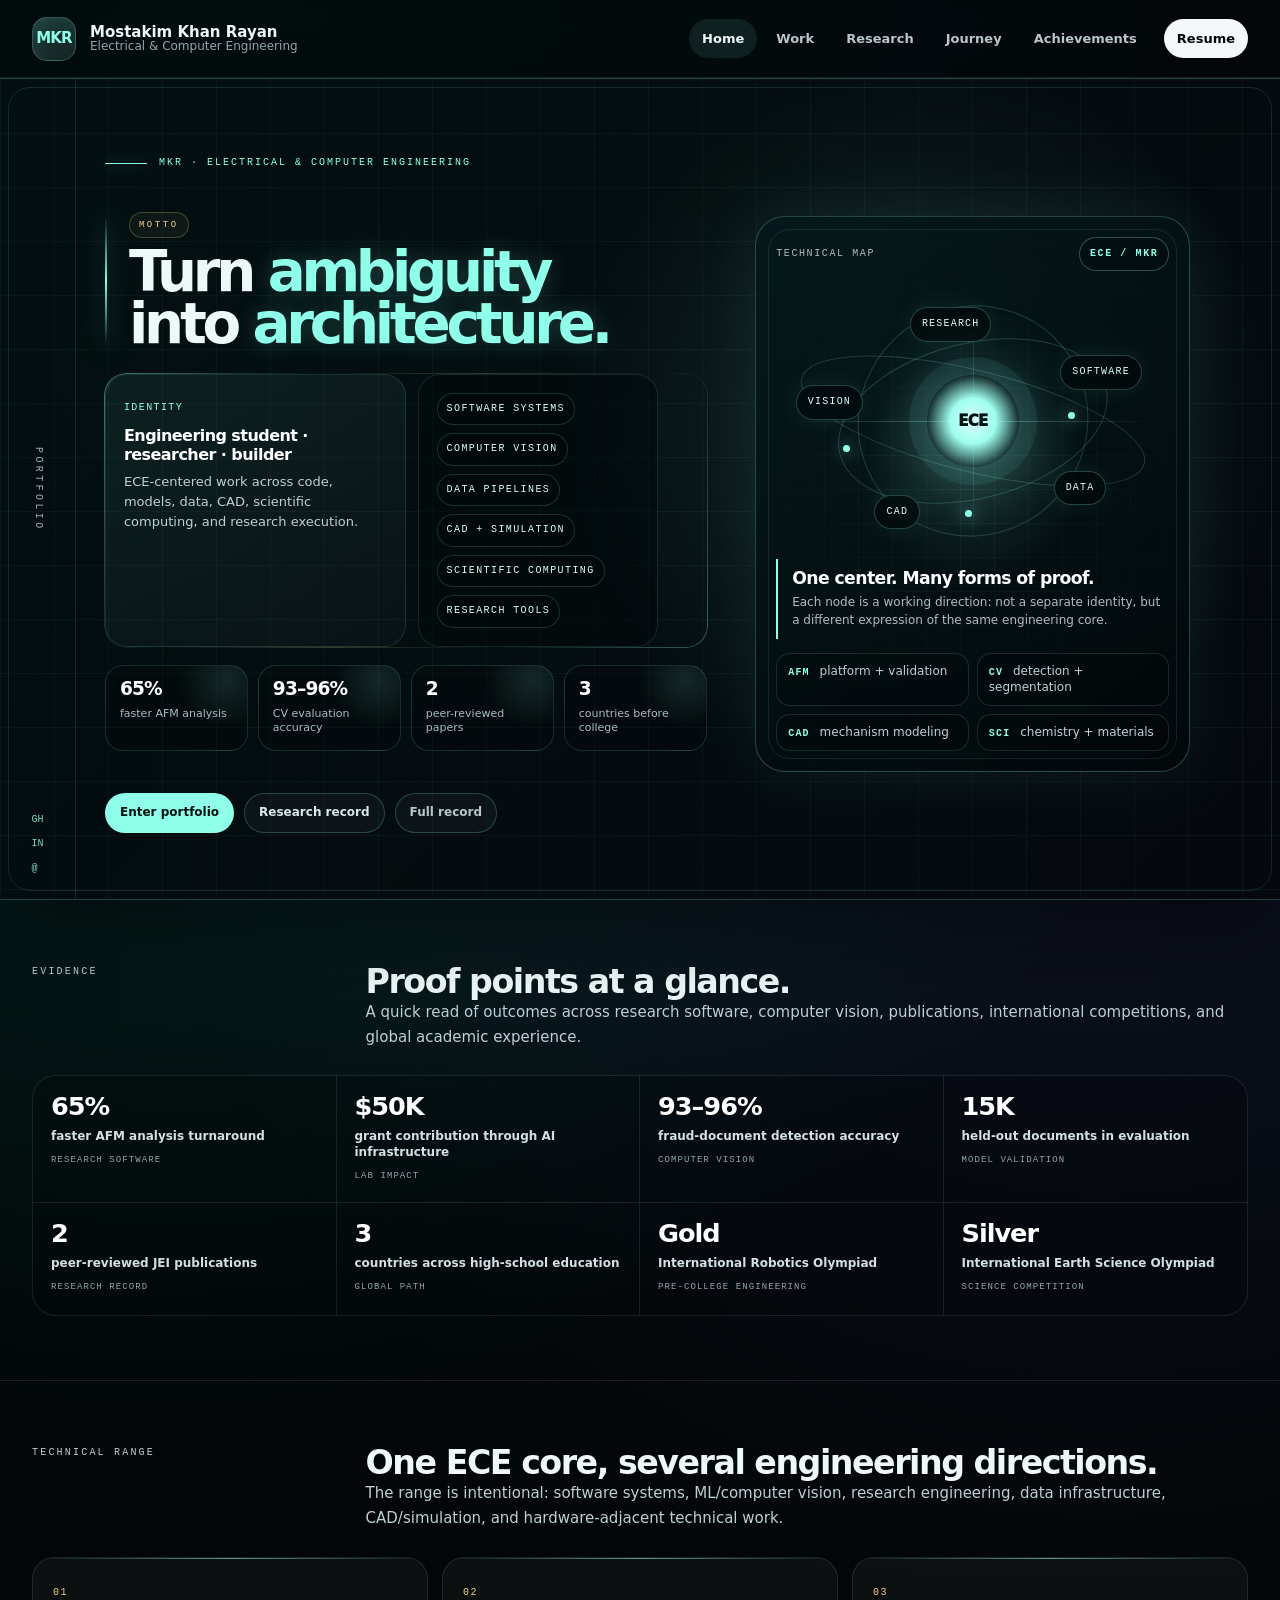
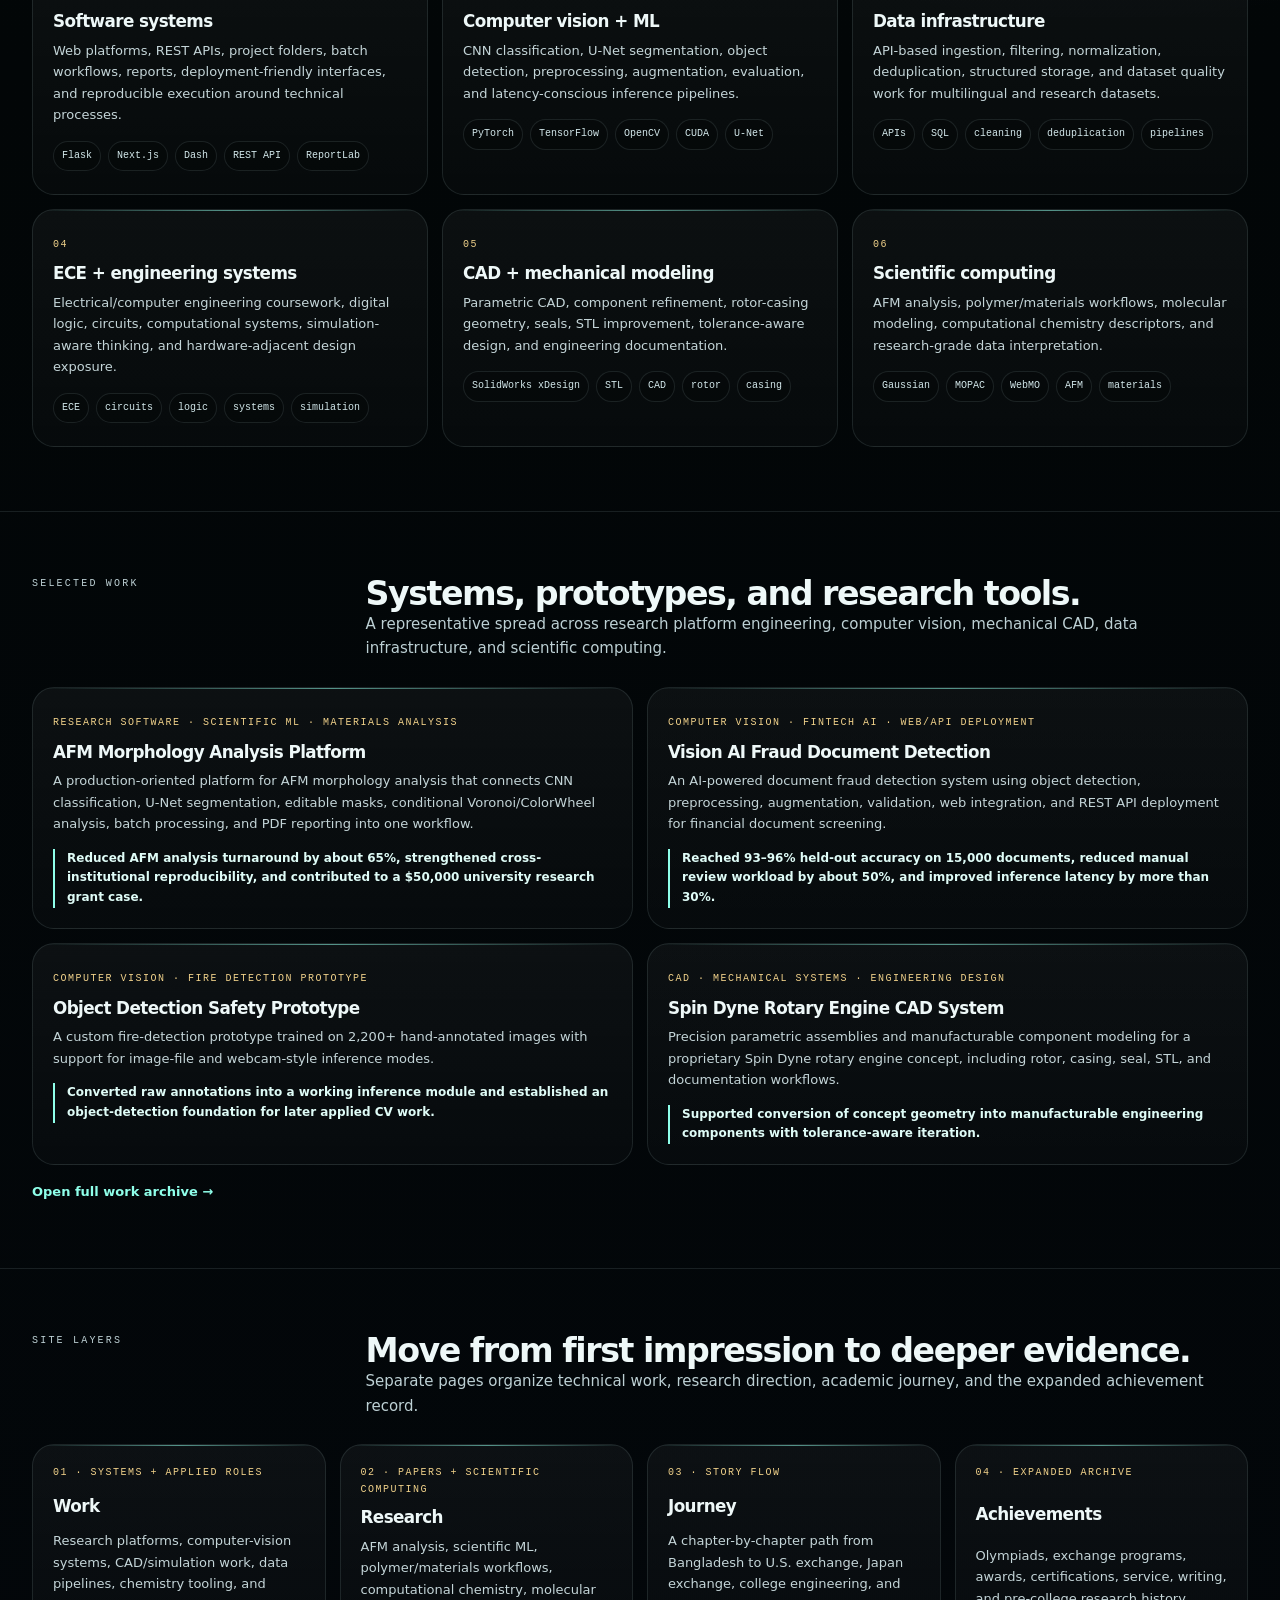
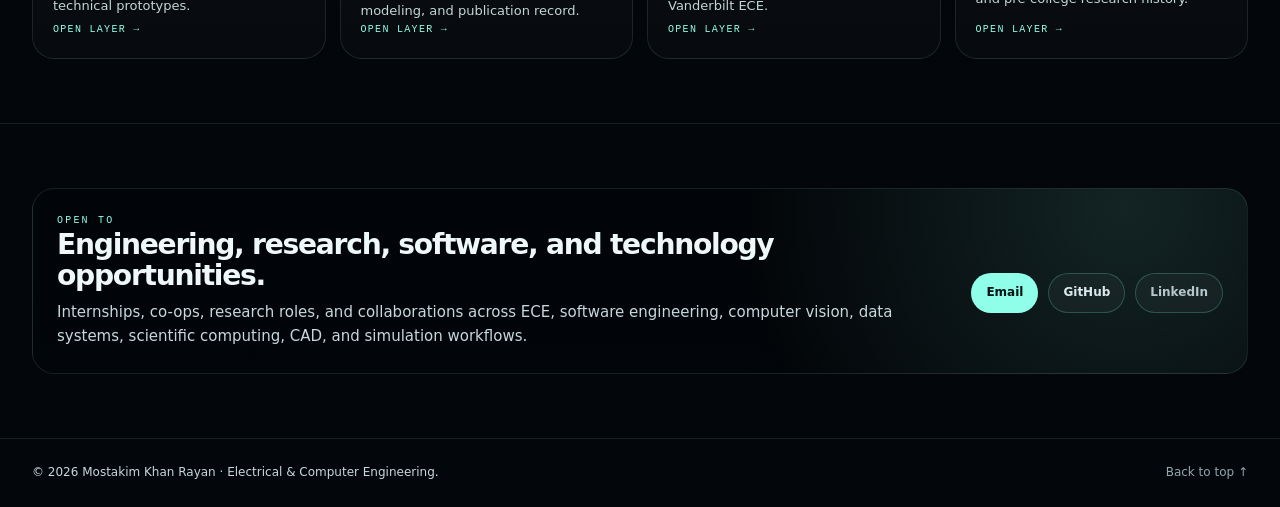
==== index.html @ 625cf7d0 "Add redesigned portfolio files" ====
<!doctype html>
<html lang="en">
<head>
  <meta charset="utf-8">
  <meta name="viewport" content="width=device-width, initial-scale=1">
  <meta name="description" content="Electrical and Computer Engineering portfolio for Mostakim Khan Rayan.">
  <meta name="theme-color" content="#020607">
  <meta property="og:title" content="Mostakim Khan Rayan | ECE Portfolio">
  <meta property="og:description" content="Turn ambiguity into architecture.">
  <meta property="og:image" content="assets/img/og-card.svg">
  <title>Mostakim Khan Rayan | ECE Portfolio</title>
  <link rel="icon" href="assets/img/favicon.svg" type="image/svg+xml">
  <link rel="manifest" href="manifest.webmanifest">
  <link rel="stylesheet" href="assets/css/styles.css">
</head>
<body>
<a class="skip-link" href="#main">Skip to content</a>
<div class="site-shell">
<header class="topbar">
  <a class="brand" href="index.html" aria-label="Mostakim Khan Rayan home">
    <span class="brand-mark">MKR</span>
    <span class="brand-copy"><strong>Mostakim Khan Rayan</strong><small>Electrical & Computer Engineering</small></span>
  </a>
  <button class="nav-toggle" type="button" aria-label="Toggle navigation" aria-expanded="false" data-nav-toggle><span></span><span></span><span></span></button>
  <nav class="nav-links" aria-label="Primary navigation" data-nav-links></nav>
</header>
<main id="main" class="main">
<section class="hero hero-artboard hero-redesigned">
  <div class="hero-shell signal-hero-shell story-hero-shell">
    <aside class="side-rail" aria-hidden="true"><span class="rail-word">portfolio</span><div class="rail-social"><a href="https://github.com/NIne-WIngEd" target="_blank" rel="noreferrer">GH</a><a href="https://www.linkedin.com/in/mk-rayan-945a2436a/" target="_blank" rel="noreferrer">IN</a><a href="mailto:md.mostakim.khan@Vanderbilt.Edu">@</a></div></aside>
    <div class="hero-grid hero-grid-creative hero-grid-v2">
      <section class="hero-copy creative-copy hero-copy-v2 reveal">
        <p class="microline">MKR · Electrical & Computer Engineering</p>
        <div class="motto-panel motto-panel-v2" aria-label="Portfolio motto">
          <span class="motto-label">motto</span>
          <h1 class="motto motto-creative motto-v2">Turn <em>ambiguity</em><br>into <em>architecture.</em></h1>
        </div>
        <div class="identity-console" aria-label="Professional identity">
          <div class="identity-main">
            <span>identity</span>
            <strong>Engineering student · researcher · builder</strong>
            <p>ECE-centered work across code, models, data, CAD, scientific computing, and research execution.</p>
          </div>
          <div class="identity-tags" aria-label="Portfolio domains">
            <span>software systems</span><span>computer vision</span><span>data pipelines</span><span>CAD + simulation</span><span>scientific computing</span><span>research tools</span>
          </div>
        </div>
        <div class="proof-deck" aria-label="Portfolio proof points">
          <article><b>65%</b><span>faster AFM analysis</span></article>
          <article><b>93–96%</b><span>CV evaluation accuracy</span></article>
          <article><b>2</b><span>peer-reviewed papers</span></article>
          <article><b>3</b><span>countries before college</span></article>
        </div>
        <div class="hero-actions"><a class="btn btn-primary" href="work.html">Enter portfolio</a><a class="btn btn-ghost" href="research.html">Research record</a><a class="btn btn-muted" href="achievements.html">Full record</a></div>
      </section>
      <section class="constellation-card constellation-v2 reveal" aria-label="Portfolio constellation visual">
        <div class="constellation-header"><span>technical map</span><b>ECE / MKR</b></div>
        <div class="orbit-map orbit-map-v2" aria-hidden="true">
          <span class="orbit orbit-a"></span><span class="orbit orbit-b"></span><span class="orbit orbit-c"></span>
          <span class="axis axis-x"></span><span class="axis axis-y"></span>
          <div class="core-node">ECE</div>
          <div class="orbit-node node-software">software</div>
          <div class="orbit-node node-vision">vision</div>
          <div class="orbit-node node-data">data</div>
          <div class="orbit-node node-cad">CAD</div>
          <div class="orbit-node node-research">research</div>
          <div class="pulse-dot dot-a"></div><div class="pulse-dot dot-b"></div><div class="pulse-dot dot-c"></div>
        </div>
        <div class="field-note"><strong>One center. Many forms of proof.</strong><p>Each node is a working direction: not a separate identity, but a different expression of the same engineering core.</p></div>
        <div class="readout-grid">
          <span><b>AFM</b> platform + validation</span>
          <span><b>CV</b> detection + segmentation</span>
          <span><b>CAD</b> mechanism modeling</span>
          <span><b>SCI</b> chemistry + materials</span>
        </div>
      </section>
    </div>
  </div>
</section>
<section class="section"><div class="section-inner"><div class="section-head reveal"><p class="eyebrow">Evidence</p><div><h2>Proof points at a glance.</h2><p>A quick read of outcomes across research software, computer vision, publications, international competitions, and global academic experience.</p></div></div><div class="metrics" data-metrics></div></div></section>
<section class="section"><div class="section-inner"><div class="section-head reveal"><p class="eyebrow">Technical range</p><div><h2>One ECE core, several engineering directions.</h2><p>The range is intentional: software systems, ML/computer vision, research engineering, data infrastructure, CAD/simulation, and hardware-adjacent technical work.</p></div></div><div class="cap-grid" data-capabilities></div></div></section>
<section class="section"><div class="section-inner"><div class="section-head reveal"><p class="eyebrow">Selected work</p><div><h2>Systems, prototypes, and research tools.</h2><p>A representative spread across research platform engineering, computer vision, mechanical CAD, data infrastructure, and scientific computing.</p></div></div><div class="project-preview" data-project-preview></div><a class="text-link" href="work.html">Open full work archive →</a></div></section>
<section class="section"><div class="section-inner"><div class="section-head reveal"><p class="eyebrow">Site layers</p><div><h2>Move from first impression to deeper evidence.</h2><p>Separate pages organize technical work, research direction, academic journey, and the expanded achievement record.</p></div></div><div class="layer-grid" data-layers></div></div></section>
<section class="section"><div class="section-inner"><div class="contact-panel reveal"><div><p class="eyebrow">Open to</p><h2>Engineering, research, software, and technology opportunities.</h2><p>Internships, co-ops, research roles, and collaborations across ECE, software engineering, computer vision, data systems, scientific computing, CAD, and simulation workflows.</p></div><div class="hero-actions" data-contact></div></div></div></section>
</main>
<footer class="footer"><p>© <span data-year></span> Mostakim Khan Rayan · Electrical & Computer Engineering.</p><a href="#main">Back to top ↑</a></footer>
</div>
<script src="assets/js/data.js"></script>
<script src="assets/js/main.js"></script>
</body>
</html>
---- assets/css/styles.css ----
:root{
  --bg:#020607;
  --bg2:#061015;
  --panel:#071216;
  --panel2:#0b181d;
  --text:#eef8f8;
  --muted:#91a8ad;
  --soft:#c7d8dc;
  --line:rgba(122,255,230,.22);
  --line-soft:rgba(218,250,255,.10);
  --teal:#8fffea;
  --teal2:#0bd3bf;
  --amber:#f0d18a;
  --ink:#020607;
  --shadow:0 22px 80px rgba(0,0,0,.42);
  --sans:Inter, ui-sans-serif, system-ui, -apple-system, BlinkMacSystemFont, "Segoe UI", sans-serif;
  --mono:"Space Mono", "SFMono-Regular", Consolas, monospace;
  --frame:clamp(14px,2.5vw,38px);
  --header:78px;
}

*{box-sizing:border-box}
html{scroll-behavior:smooth;background:var(--bg)}
body{margin:0;min-height:100svh;overflow-x:hidden;background:
  radial-gradient(circle at 14% 10%,rgba(10,207,188,.18),transparent 30%),
  radial-gradient(circle at 86% 18%,rgba(109,113,255,.10),transparent 30%),
  linear-gradient(180deg,#03080a 0%,#020607 45%,#03070b 100%);color:var(--text);font-family:var(--sans);font-size:15px;line-height:1.65}
body::before{content:"";position:fixed;inset:0;pointer-events:none;background-image:linear-gradient(rgba(143,255,234,.035) 1px,transparent 1px),linear-gradient(90deg,rgba(143,255,234,.035) 1px,transparent 1px);background-size:42px 42px;mask-image:radial-gradient(circle at 50% 20%,black,transparent 78%);z-index:-2}
body::after{content:"";position:fixed;inset:0;pointer-events:none;background-image:radial-gradient(rgba(143,255,234,.16) .7px,transparent .7px);background-size:18px 18px;opacity:.35;z-index:-1}
img{max-width:100%;display:block}a{color:inherit;text-decoration:none}p{margin:0;color:var(--soft)}
.skip-link{position:absolute;left:12px;top:-60px;z-index:20;background:var(--teal);color:#001113;padding:10px 12px;border-radius:999px;font-weight:800}.skip-link:focus{top:12px}
.site-shell{width:100%;min-height:100svh}
.topbar{height:var(--header);width:100%;padding:0 var(--frame);display:flex;align-items:center;justify-content:space-between;gap:20px;position:sticky;top:0;z-index:10;background:rgba(2,6,7,.74);backdrop-filter:blur(18px);border-bottom:1px solid var(--line-soft)}
.brand{display:flex;align-items:center;gap:14px;min-width:0}.brand-mark{width:44px;height:44px;border-radius:15px;display:grid;place-items:center;background:linear-gradient(145deg,rgba(143,255,234,.19),rgba(255,255,255,.05));border:1px solid rgba(143,255,234,.26);box-shadow:0 0 30px rgba(143,255,234,.10) inset;color:var(--teal);font-weight:900;letter-spacing:-.06em}.brand-copy{display:grid;line-height:1.1}.brand-copy strong{font-size:15px}.brand-copy small{font-size:12px;color:var(--muted)}
.nav-links{display:flex;align-items:center;gap:6px}.nav-links a{font-size:13px;font-weight:760;color:#b8c6cb;padding:9px 13px;border-radius:999px}.nav-links a:hover,.nav-links a.active{background:rgba(143,255,234,.09);color:var(--text)}.nav-links .resume-link{background:#f4f7f8;color:#020607;margin-left:8px}.nav-toggle{display:none;width:42px;height:42px;border:1px solid var(--line-soft);border-radius:14px;background:rgba(255,255,255,.03);align-items:center;justify-content:center;gap:4px;flex-direction:column}.nav-toggle span{width:18px;height:2px;background:var(--text);border-radius:2px}
.main{width:100%}.frame{width:min(100% - calc(var(--frame) * 2), 1760px);margin-inline:auto}.hero{min-height:calc(100svh - var(--header));padding:var(--frame) 0 44px;display:flex;align-items:stretch}.hero-shell{position:relative;overflow:hidden;width:min(100% - calc(var(--frame) * 2), 1760px);margin:auto;border:1px solid var(--line);border-radius:28px;background:linear-gradient(135deg,rgba(3,13,15,.92),rgba(4,8,12,.86));box-shadow:var(--shadow)}
.hero-shell::before{content:"";position:absolute;inset:0;background:radial-gradient(circle at 72% 42%,rgba(143,255,234,.14),transparent 36%),linear-gradient(90deg,rgba(143,255,234,.05) 1px,transparent 1px),linear-gradient(rgba(143,255,234,.05) 1px,transparent 1px);background-size:auto,54px 54px,54px 54px;opacity:.8}.hero-shell::after{content:"";position:absolute;inset:8px;border:1px solid rgba(143,255,234,.12);border-radius:22px;pointer-events:none}.side-rail{position:absolute;left:0;top:0;bottom:0;width:76px;border-right:1px solid var(--line-soft);display:grid;place-items:center;z-index:2}.rail-word{font-family:var(--mono);font-size:10px;text-transform:uppercase;letter-spacing:.34em;writing-mode:vertical-rl;color:#9fb2b7}.rail-social{position:absolute;bottom:22px;display:grid;gap:8px}.rail-social a{font-family:var(--mono);font-size:10px;color:var(--teal);opacity:.84}.hero-grid{position:relative;z-index:1;padding:clamp(28px,4.5vw,68px) clamp(26px,5vw,82px) clamp(30px,4vw,64px) clamp(96px,8vw,140px);display:grid;grid-template-columns:minmax(0,1.04fr) minmax(330px,.82fr);gap:clamp(24px,4vw,72px);align-items:center;min-height:calc(100svh - var(--header) - 88px)}
.microline{display:flex;align-items:center;gap:12px;margin:0 0 22px;color:var(--teal);font-family:var(--mono);text-transform:uppercase;letter-spacing:.2em;font-size:10px}.microline::before{content:"";width:42px;height:1px;background:var(--teal);box-shadow:0 0 15px rgba(143,255,234,.6)}
.motto{margin:0 0 16px;max-width:760px;font-size:clamp(2.15rem,4.25vw,4.65rem);line-height:.98;letter-spacing:-.065em;font-weight:900}.motto em{font-style:normal;color:var(--teal);text-shadow:0 0 26px rgba(143,255,234,.24)}
.hero-title{font-size:clamp(.98rem,1.15vw,1.18rem);line-height:1.5;margin:0 0 12px;max-width:780px;color:#f8ffff;font-weight:800}.hero-subtitle{max-width:760px;color:#c6d7dc;font-size:clamp(.93rem,1vw,1.03rem)}.hero-actions{display:flex;flex-wrap:wrap;gap:10px;margin-top:24px}.btn{display:inline-flex;align-items:center;justify-content:center;min-height:40px;padding:9px 14px;border-radius:999px;border:1px solid var(--line);font-size:12px;font-weight:850;color:#dbe9ec;background:rgba(255,255,255,.035);transition:.2s}.btn:hover{transform:translateY(-1px);border-color:rgba(143,255,234,.55)}.btn-primary{background:var(--teal);border-color:transparent;color:#001112}.btn-muted{color:#b6c6ca}.hero-note{margin-top:22px;display:grid;grid-template-columns:repeat(3,minmax(0,1fr));gap:8px;max-width:720px}.hero-note span{border:1px solid var(--line-soft);border-radius:16px;padding:10px 12px;background:rgba(255,255,255,.025);font-size:12px;color:#c5d6da}.hero-note b{display:block;color:var(--teal);font-family:var(--mono);font-size:10px;text-transform:uppercase;letter-spacing:.13em;margin-bottom:3px}.visual-card{position:relative;border:1px solid rgba(143,255,234,.24);border-radius:25px;min-height:400px;overflow:hidden;background:linear-gradient(145deg,rgba(1,25,26,.74),rgba(1,6,9,.94));box-shadow:0 0 70px rgba(143,255,234,.08)}.visual-card img{width:100%;height:100%;min-height:400px;object-fit:cover;opacity:.93;mix-blend-mode:screen}.visual-overlay{position:absolute;inset:0;display:flex;flex-direction:column;justify-content:space-between;padding:18px;background:linear-gradient(180deg,rgba(1,6,8,.28),rgba(1,6,8,.10),rgba(1,6,8,.72))}.corner-tag{align-self:flex-end;font-family:var(--mono);font-size:10px;text-transform:uppercase;letter-spacing:.14em;color:var(--teal);border:1px solid rgba(143,255,234,.28);border-radius:999px;padding:8px 10px;background:rgba(0,0,0,.25)}.visual-bottom{display:grid;gap:10px}.visual-bottom strong{font-size:clamp(1.15rem,1.6vw,1.55rem);line-height:1.1}.visual-bottom p{max-width:460px;color:#c6d5d9;font-size:13px}.signal-strip{position:absolute;right:22px;top:50%;transform:translateY(-50%);display:grid;gap:6px}.signal-strip i{display:block;width:5px;height:5px;border-radius:50%;background:var(--teal);box-shadow:0 0 14px var(--teal)}
.section{padding:clamp(42px,5vw,78px) 0;border-bottom:1px solid var(--line-soft)}.section-inner{width:min(100% - calc(var(--frame) * 2), 1760px);margin-inline:auto}.section-head{display:grid;grid-template-columns:minmax(170px,.32fr) minmax(0,1fr);gap:clamp(22px,4vw,62px);align-items:start;margin-bottom:26px}.eyebrow{margin:0;color:var(--teal);font-family:var(--mono);font-size:10px;text-transform:uppercase;letter-spacing:.22em}.section-head h2,.page-head h1{margin:0;font-size:clamp(1.5rem,2.6vw,2.6rem);line-height:1.08;letter-spacing:-.045em}.section-head p,.page-head p{max-width:880px;color:#bdd0d4}.text-link{display:inline-flex;margin-top:16px;color:var(--teal);font-weight:800;font-size:13px}.metrics{display:grid;grid-template-columns:repeat(4,minmax(0,1fr));border:1px solid var(--line-soft);border-radius:24px;overflow:hidden;background:rgba(0,0,0,.18)}.metric{padding:18px;min-height:112px;border-right:1px solid var(--line-soft);border-bottom:1px solid var(--line-soft)}.metric:nth-child(4n){border-right:0}.metric:nth-last-child(-n+4){border-bottom:0}.metric strong{display:block;font-size:clamp(1.35rem,2vw,2.05rem);line-height:1;color:#fff;letter-spacing:-.04em}.metric span{display:block;margin-top:8px;color:#d3e1e4;font-size:12px;font-weight:750;line-height:1.35}.metric small{display:block;margin-top:9px;color:var(--muted);font-family:var(--mono);font-size:9px;text-transform:uppercase;letter-spacing:.12em}.cap-grid{display:grid;grid-template-columns:repeat(3,minmax(0,1fr));gap:14px}.cap-card,.layer-card,.mini-project,.project-card,.timeline-card,.award-card,.publication-card,.contact-panel{position:relative;overflow:hidden;border:1px solid var(--line-soft);border-radius:22px;background:linear-gradient(180deg,rgba(255,255,255,.045),rgba(255,255,255,.018))}.cap-card::before,.layer-card::before,.mini-project::before,.timeline-card::before,.award-card::before,.publication-card::before{content:"";position:absolute;top:0;left:0;right:0;height:1px;background:linear-gradient(90deg,transparent,var(--teal),transparent);opacity:.55}.cap-card{padding:20px;min-height:238px}.cap-card small,.layer-card small,.mini-project small,.timeline-card small,.award-card small,.publication-card small{font-family:var(--mono);font-size:10px;letter-spacing:.15em;text-transform:uppercase;color:var(--amber)}.cap-card h3,.layer-card h3,.mini-project h3,.timeline-card h3,.award-card h3,.publication-card h3{margin:10px 0 8px;font-size:clamp(1.05rem,1.3vw,1.35rem);line-height:1.16;letter-spacing:-.035em}.cap-card p,.layer-card p,.mini-project p,.timeline-card p,.award-card p,.publication-card p,.project-card p{font-size:13px;color:#c4d5d8}.stackline,.project-meta{display:flex;flex-wrap:wrap;gap:7px;margin-top:15px}.pill{font-family:var(--mono);font-size:10px;color:#d2e7ea;border:1px solid var(--line-soft);padding:6px 8px;border-radius:999px;background:rgba(0,0,0,.18)}.layer-grid{display:grid;grid-template-columns:repeat(4,minmax(0,1fr));gap:14px}.layer-card{padding:20px;min-height:210px;display:flex;flex-direction:column;justify-content:space-between}.layer-card span{font-family:var(--mono);font-size:10px;color:var(--teal);text-transform:uppercase;letter-spacing:.13em}.project-preview{display:grid;grid-template-columns:repeat(2,minmax(0,1fr));gap:14px}.mini-project{padding:20px;min-height:210px}.mini-impact{margin-top:14px;border-left:2px solid var(--teal);padding-left:12px;color:#dffcf7;font-size:12px;font-weight:700}.contact-panel{padding:24px;display:grid;grid-template-columns:minmax(0,1fr) auto;gap:20px;align-items:center;background:radial-gradient(circle at 90% 10%,rgba(143,255,234,.12),transparent 35%),rgba(0,0,0,.18)}.contact-panel h2{font-size:clamp(1.4rem,2.2vw,2.25rem);line-height:1.1;letter-spacing:-.045em;margin:0 0 8px}.footer{width:min(100% - calc(var(--frame) * 2), 1760px);margin-inline:auto;padding:24px 0;display:flex;justify-content:space-between;gap:18px;color:var(--muted);font-size:12px}.page-head{padding:clamp(42px,5vw,78px) 0 36px;border-bottom:1px solid var(--line-soft)}.page-head-inner{width:min(100% - calc(var(--frame) * 2), 1760px);margin-inline:auto;display:grid;gap:12px}.page-layout{width:min(100% - calc(var(--frame) * 2), 1760px);margin-inline:auto;padding:42px 0 70px;display:grid;grid-template-columns:260px minmax(0,1fr);gap:32px}.toc-card{position:sticky;top:calc(var(--header) + 20px);align-self:start;border:1px solid var(--line-soft);border-radius:22px;padding:18px;background:rgba(0,0,0,.20)}.toc-card p{color:var(--muted);font-size:13px;margin-bottom:12px}.toc-card a{display:block;padding:11px 0;border-top:1px solid var(--line-soft);color:#d6e4e7;font-size:13px}.project-list,.timeline{display:grid;gap:16px}.project-card{display:grid;grid-template-columns:250px minmax(0,1fr)}.project-media{border-right:1px solid var(--line-soft);background:#041014}.project-card img{height:100%;min-height:260px;object-fit:cover}.project-body{padding:22px}.project-body h3{font-size:clamp(1.35rem,2vw,2rem);line-height:1.05;letter-spacing:-.04em;margin:8px 0 10px}.impact{margin-top:14px;padding:13px 14px;border-left:2px solid var(--teal);background:rgba(143,255,234,.06);color:#e3fffb;font-size:13px}.detail-list{margin:14px 0 0;padding-left:18px;color:#c7d8dc;font-size:13px}.detail-list li{margin:7px 0}.timeline-card,.award-card,.publication-card{padding:20px}.timeline-org{font-weight:800;color:#f2fbfd;margin-bottom:8px}.two-col{display:grid;grid-template-columns:repeat(2,minmax(0,1fr));gap:14px}.award-grid{display:grid;grid-template-columns:repeat(3,minmax(0,1fr));gap:14px}.skills-panel{border:1px solid var(--line-soft);border-radius:22px;padding:20px;background:rgba(0,0,0,.16)}.reveal{opacity:0;transform:translateY(10px);transition:opacity .55s ease,transform .55s ease}.reveal.is-visible{opacity:1;transform:none}
@media (prefers-reduced-motion:reduce){*{scroll-behavior:auto!important;transition:none!important}.reveal{opacity:1;transform:none}.btn:hover{transform:none}}
@media (min-width:1900px){:root{--frame:42px}.hero-grid{grid-template-columns:minmax(0,1fr) minmax(380px,.74fr)}.motto{font-size:4.2rem}.visual-card{min-height:410px}.visual-card img{min-height:410px}}
@media (max-height:790px) and (min-width:1050px){.hero{min-height:auto}.hero-grid{min-height:auto;padding-top:34px;padding-bottom:34px}.motto{font-size:clamp(2rem,3.7vw,3.7rem)}.visual-card,.visual-card img{min-height:330px}.hero-note{display:none}}
@media (max-width:1180px){.hero-grid{grid-template-columns:1fr;min-height:auto}.visual-card,.visual-card img{min-height:330px}.hero-note{grid-template-columns:repeat(3,1fr)}.metrics{grid-template-columns:repeat(4,1fr)}.cap-grid,.award-grid{grid-template-columns:repeat(2,1fr)}.layer-grid{grid-template-columns:repeat(2,1fr)}.page-layout{grid-template-columns:1fr}.toc-card{position:relative;top:0;display:flex;flex-wrap:wrap;gap:10px}.toc-card p{width:100%;margin-bottom:0}.toc-card a{border-top:0;border:1px solid var(--line-soft);border-radius:999px;padding:8px 12px}}
@media (max-width:860px){:root{--frame:16px;--header:68px}body{font-size:14px}.topbar{padding:0 var(--frame)}.brand-mark{width:40px;height:40px;border-radius:14px}.brand-copy strong{font-size:14px}.brand-copy small{font-size:11px}.nav-toggle{display:flex}.nav-links{display:none;position:absolute;left:var(--frame);right:var(--frame);top:calc(var(--header) - 4px);padding:10px;flex-direction:column;align-items:stretch;background:rgba(2,8,10,.98);border:1px solid var(--line);border-radius:18px;box-shadow:var(--shadow)}.nav-links.open{display:flex}.nav-links a{padding:12px 14px}.nav-links .resume-link{margin-left:0}.hero{padding:0}.hero-shell{width:100%;border-radius:0;border-left:0;border-right:0}.hero-shell::after{display:none}.side-rail{display:none}.hero-grid{padding:34px var(--frame) 42px;gap:26px}.motto{font-size:clamp(2.05rem,10.5vw,3.4rem);max-width:100%}.hero-note{grid-template-columns:1fr}.visual-card,.visual-card img{min-height:280px}.section-head{grid-template-columns:1fr}.metrics{grid-template-columns:repeat(2,1fr)}.metric{border-right:1px solid var(--line-soft);border-bottom:1px solid var(--line-soft)}.metric:nth-child(2n){border-right:0}.metric:nth-last-child(-n+4){border-bottom:1px solid var(--line-soft)}.metric:nth-last-child(-n+2){border-bottom:0}.cap-grid,.layer-grid,.project-preview,.two-col,.award-grid{grid-template-columns:1fr}.project-card{grid-template-columns:1fr}.project-media{border-right:0;border-bottom:1px solid var(--line-soft)}.project-card img{height:210px;min-height:210px;width:100%}.contact-panel{grid-template-columns:1fr}.footer{flex-direction:column}.toc-card{display:none}}
@media (max-width:460px){:root{--frame:14px}.brand-copy small{max-width:170px;white-space:nowrap;overflow:hidden;text-overflow:ellipsis}.microline{font-size:9px;letter-spacing:.14em}.motto{letter-spacing:-.055em}.hero-actions .btn{flex:1 1 calc(50% - 5px)}.hero-actions .btn:first-child{flex-basis:100%}.visual-card,.visual-card img{min-height:235px}.metrics{grid-template-columns:1fr}.metric,.metric:nth-child(2n){border-right:0}.metric:nth-last-child(-n+2){border-bottom:1px solid var(--line-soft)}.metric:last-child{border-bottom:0}.section{padding:38px 0}.project-body,.timeline-card,.award-card,.publication-card,.cap-card,.layer-card,.mini-project{padding:17px}}


/* Creative signal-system hero update */
.hero-artboard{padding:clamp(10px,1.6vw,24px) 0 clamp(28px,3vw,44px);min-height:calc(100svh - var(--header));}
.signal-hero-shell{border-radius:clamp(18px,2vw,32px);min-height:min(760px,calc(100svh - var(--header) - 40px));display:flex;align-items:stretch;}
.hero-grid-creative{width:100%;grid-template-columns:minmax(0,0.95fr) minmax(380px,0.82fr);gap:clamp(22px,3.8vw,72px);min-height:0;padding:clamp(38px,5.2vw,82px) clamp(28px,6vw,96px) clamp(34px,4.8vw,76px) clamp(96px,8vw,150px);align-items:center;}
.creative-copy{max-width:860px;}
.motto-panel{position:relative;display:inline-grid;gap:10px;padding:0 0 0 clamp(16px,2vw,24px);}
.motto-panel::before{content:"";position:absolute;left:0;top:4px;bottom:6px;width:2px;background:linear-gradient(180deg,transparent,var(--teal),transparent);box-shadow:0 0 24px rgba(143,255,234,.5);}
.motto-label{width:max-content;font-family:var(--mono);font-size:9px;letter-spacing:.28em;text-transform:uppercase;color:var(--amber);border:1px solid rgba(240,209,138,.25);padding:5px 9px;border-radius:999px;background:rgba(240,209,138,.05);}
.motto-creative{font-size:clamp(2.65rem,4.55vw,5.45rem);line-height:.92;letter-spacing:-.075em;margin:0 0 2px;max-width:820px;}
.hero-statement{max-width:720px;margin:22px 0 0;color:#dcebed;font-size:clamp(1rem,1.18vw,1.22rem);line-height:1.65;}
.signal-board{margin-top:24px;display:grid;grid-template-columns:repeat(4,minmax(0,1fr));gap:10px;max-width:860px;}
.signal-board article{position:relative;overflow:hidden;min-height:106px;border:1px solid rgba(143,255,234,.16);border-radius:18px;background:linear-gradient(150deg,rgba(143,255,234,.06),rgba(255,255,255,.018));padding:14px;}
.signal-board article::after{content:"";position:absolute;right:-34px;bottom:-38px;width:92px;height:92px;border-radius:50%;border:1px solid rgba(143,255,234,.16);}
.signal-board span{display:block;font-family:var(--mono);font-size:9px;letter-spacing:.16em;text-transform:uppercase;color:var(--teal);}
.signal-board strong{display:block;margin-top:7px;font-size:clamp(.98rem,1.1vw,1.22rem);line-height:1.08;letter-spacing:-.035em;}
.signal-board small{display:block;margin-top:7px;color:#9fb4b9;font-size:11px;line-height:1.35;}
.constellation-card{position:relative;overflow:hidden;min-height:520px;border:1px solid rgba(143,255,234,.24);border-radius:30px;background:radial-gradient(circle at 50% 45%,rgba(143,255,234,.14),transparent 30%),linear-gradient(145deg,rgba(4,25,27,.82),rgba(3,8,11,.94));box-shadow:0 0 70px rgba(143,255,234,.08);padding:20px;display:grid;grid-template-rows:auto 1fr auto;}
.constellation-card::before{content:"";position:absolute;inset:0;background-image:linear-gradient(rgba(143,255,234,.07) 1px,transparent 1px),linear-gradient(90deg,rgba(143,255,234,.07) 1px,transparent 1px);background-size:34px 34px;mask-image:radial-gradient(circle at center,black,transparent 72%);opacity:.8;}
.constellation-header,.orbit-map,.readout-grid{position:relative;z-index:1;}
.constellation-header{display:flex;justify-content:space-between;align-items:center;gap:14px;font-family:var(--mono);font-size:10px;letter-spacing:.16em;text-transform:uppercase;color:#a9bec3;}
.constellation-header b{color:var(--teal);border:1px solid rgba(143,255,234,.28);border-radius:999px;padding:8px 10px;background:rgba(0,0,0,.20);}
.orbit-map{min-height:330px;display:grid;place-items:center;}
.core-node{width:92px;height:92px;border-radius:50%;display:grid;place-items:center;background:radial-gradient(circle,#dbfffa 0%,#9fffee 35%,rgba(143,255,234,.08) 70%);color:#001415;font-weight:950;letter-spacing:-.05em;box-shadow:0 0 0 18px rgba(143,255,234,.07),0 0 70px rgba(143,255,234,.35);z-index:2;}
.orbit{position:absolute;left:50%;top:50%;border:1px solid rgba(143,255,234,.18);border-radius:50%;transform:translate(-50%,-50%) rotate(-14deg);}
.orbit-a{width:70%;height:52%;}.orbit-b{width:90%;height:34%;transform:translate(-50%,-50%) rotate(14deg)}.orbit-c{width:58%;height:78%;transform:translate(-50%,-50%) rotate(43deg)}
.axis{position:absolute;background:linear-gradient(90deg,transparent,rgba(143,255,234,.32),transparent);}.axis-x{width:90%;height:1px;left:5%;top:50%;}.axis-y{height:86%;width:1px;top:7%;left:50%;background:linear-gradient(180deg,transparent,rgba(143,255,234,.24),transparent)}
.orbit-node{position:absolute;border:1px solid rgba(143,255,234,.24);border-radius:999px;background:rgba(2,8,10,.75);backdrop-filter:blur(10px);padding:8px 11px;font-family:var(--mono);font-size:10px;text-transform:uppercase;letter-spacing:.12em;color:#dffefa;box-shadow:0 0 25px rgba(143,255,234,.08);}
.node-software{right:7%;top:28%;}.node-vision{left:5%;top:38%;}.node-data{right:16%;bottom:22%;}.node-cad{left:25%;bottom:14%;}.node-research{left:34%;top:12%;}
.pulse-dot{position:absolute;width:7px;height:7px;border-radius:50%;background:var(--teal);box-shadow:0 0 18px var(--teal);}.dot-a{left:17%;top:58%;}.dot-b{right:24%;top:47%;}.dot-c{left:48%;bottom:18%;}
.readout-grid{display:grid;grid-template-columns:repeat(2,minmax(0,1fr));gap:8px;}
.readout-grid span{border:1px solid rgba(143,255,234,.14);border-radius:14px;background:rgba(0,0,0,.18);padding:10px 11px;color:#bed1d5;font-size:12px;line-height:1.25;}
.readout-grid b{color:var(--teal);font-family:var(--mono);font-size:10px;letter-spacing:.12em;margin-right:6px;}

@media (min-width:1900px){.hero-grid-creative{grid-template-columns:minmax(0,0.9fr) minmax(430px,0.66fr);}.motto-creative{font-size:5.35rem}.constellation-card{min-height:540px}}
@media (max-height:820px) and (min-width:1050px){.signal-hero-shell{min-height:0}.hero-grid-creative{padding-top:36px;padding-bottom:36px}.motto-creative{font-size:clamp(2.5rem,4.05vw,4.45rem)}.signal-board{grid-template-columns:repeat(4,1fr)}.signal-board article{min-height:92px;padding:12px}.constellation-card{min-height:410px}.orbit-map{min-height:250px}.core-node{width:76px;height:76px}.hero-statement{font-size:.98rem;margin-top:16px}}
@media (max-width:1180px){.hero-grid-creative{grid-template-columns:1fr}.constellation-card{min-height:450px}.signal-board{grid-template-columns:repeat(2,minmax(0,1fr))}.motto-creative{font-size:clamp(2.6rem,8vw,4.7rem)}}
@media (max-width:860px){.hero-artboard{padding:0}.signal-hero-shell{border-radius:0;min-height:0}.hero-grid-creative{padding:34px var(--frame) 42px;}.motto-panel{padding-left:16px}.motto-creative{font-size:clamp(2.3rem,12vw,4rem);}.hero-statement{font-size:1rem}.signal-board{grid-template-columns:1fr 1fr}.constellation-card{min-height:390px;border-radius:24px}.orbit-map{min-height:270px}.readout-grid{grid-template-columns:1fr}.node-software{right:2%;top:26%}.node-vision{left:2%;top:36%}.node-data{right:8%;bottom:22%}.node-cad{left:13%;bottom:13%}.node-research{left:28%;top:11%}}
@media (max-width:520px){.signal-board{grid-template-columns:1fr}.constellation-card{min-height:360px;padding:15px}.constellation-header{align-items:flex-start;flex-direction:column}.orbit-node{font-size:8px;padding:6px 8px}.core-node{width:76px;height:76px}.motto-creative{font-size:clamp(2.15rem,14vw,3.35rem)}.hero-statement{line-height:1.55}.hero-actions .btn{flex:1 1 100%}.readout-grid span{font-size:11px}}


/* Creative motto + console hero refinement */
.hero-redesigned .hero-shell{width:100%;border-left:0;border-right:0;border-radius:0;margin:0;}
.hero-redesigned{padding:0;min-height:calc(100svh - var(--header));}
.story-hero-shell{min-height:calc(100svh - var(--header));}
.hero-grid-v2{padding:clamp(34px,5.8vw,86px) clamp(28px,7vw,118px) clamp(34px,5vw,76px) clamp(96px,8.2vw,150px);grid-template-columns:minmax(0,.94fr) minmax(380px,.68fr);}
.hero-copy-v2{display:grid;gap:18px;}
.motto-v2{font-size:clamp(2.55rem,4.4vw,5.1rem);max-width:780px;}
.motto-panel-v2{gap:8px;}
.identity-console{position:relative;display:grid;grid-template-columns:minmax(0,.86fr) minmax(240px,.54fr);gap:12px;max-width:860px;margin-top:4px;}
.identity-console::before{content:"";position:absolute;inset:-1px;border-radius:22px;padding:1px;background:linear-gradient(120deg,rgba(143,255,234,.45),transparent 28%,rgba(240,209,138,.22),transparent 72%,rgba(143,255,234,.35));mask:linear-gradient(#000 0 0) content-box,linear-gradient(#000 0 0);mask-composite:exclude;pointer-events:none;}
.identity-main,.identity-tags{border-radius:22px;background:linear-gradient(150deg,rgba(143,255,234,.075),rgba(255,255,255,.022));padding:18px;border:1px solid rgba(143,255,234,.12);}
.identity-main span,.identity-tags span{font-family:var(--mono);font-size:10px;text-transform:uppercase;letter-spacing:.14em;color:var(--teal);}
.identity-main strong{display:block;margin:8px 0 8px;font-size:clamp(1rem,1.2vw,1.25rem);line-height:1.2;color:#fff;letter-spacing:-.035em;}
.identity-main p{font-size:13px;line-height:1.55;color:#bdd0d4;}
.identity-tags{display:flex;align-content:flex-start;align-items:flex-start;flex-wrap:wrap;gap:8px;background:rgba(1,8,10,.45);}
.identity-tags span{border:1px solid rgba(143,255,234,.17);border-radius:999px;padding:7px 9px;background:rgba(0,0,0,.20);color:#d9fffb;}
.proof-deck{display:grid;grid-template-columns:repeat(4,minmax(0,1fr));gap:10px;max-width:860px;}
.proof-deck article{min-height:86px;border:1px solid rgba(143,255,234,.14);border-radius:18px;padding:14px;background:radial-gradient(circle at 85% 18%,rgba(143,255,234,.12),transparent 34%),rgba(0,0,0,.18);}
.proof-deck b{display:block;font-size:clamp(1.05rem,1.45vw,1.6rem);line-height:1;color:#fff;letter-spacing:-.045em;}
.proof-deck span{display:block;margin-top:8px;color:#a9bdc2;font-size:11px;line-height:1.35;}
.constellation-v2{min-height:500px;}
.constellation-v2::after{content:"";position:absolute;inset:12px;border:1px solid rgba(143,255,234,.11);border-radius:22px;pointer-events:none;}
.orbit-map-v2{min-height:300px;}
.field-note{position:relative;z-index:2;margin-top:-12px;margin-bottom:14px;border-left:2px solid var(--teal);padding:10px 0 10px 14px;}
.field-note strong{display:block;color:#fff;font-size:clamp(1.05rem,1.35vw,1.35rem);line-height:1.1;letter-spacing:-.035em;}
.field-note p{margin-top:6px;font-size:12px;color:#aebfc4;line-height:1.45;}

/* Story-flow journey */
.journey-head{background:radial-gradient(circle at 24% 0%,rgba(143,255,234,.11),transparent 36%);}
.journey-layout{grid-template-columns:240px minmax(0,1fr);}
.story-flow{position:relative;display:grid;gap:0;padding:12px 0 26px;}
.story-flow::before{content:"";position:absolute;left:36px;top:16px;bottom:18px;width:1px;background:linear-gradient(180deg,transparent,var(--teal),rgba(143,255,234,.18),transparent);box-shadow:0 0 20px rgba(143,255,234,.25);}
.story-node{position:relative;display:grid;grid-template-columns:74px minmax(0,1fr);gap:18px;padding:0 0 22px;}
.story-index{position:sticky;top:calc(var(--header) + 26px);width:72px;height:72px;border-radius:50%;display:grid;place-items:center;background:radial-gradient(circle,rgba(143,255,234,.30),rgba(5,16,18,.95) 68%);border:1px solid rgba(143,255,234,.33);font-family:var(--mono);font-weight:900;color:#eafffd;box-shadow:0 0 38px rgba(143,255,234,.12);z-index:1;}
.story-card{position:relative;overflow:hidden;border:1px solid rgba(143,255,234,.14);border-radius:26px;padding:24px;background:linear-gradient(135deg,rgba(143,255,234,.06),rgba(255,255,255,.018));min-height:160px;}
.story-card::before{content:"";position:absolute;right:-70px;top:-70px;width:190px;height:190px;border-radius:50%;border:1px solid rgba(143,255,234,.11);box-shadow:0 0 90px rgba(143,255,234,.09) inset;}
.story-card small{font-family:var(--mono);font-size:10px;letter-spacing:.16em;text-transform:uppercase;color:var(--amber);}
.story-card h3{margin:10px 0 10px;font-size:clamp(1.3rem,2vw,2rem);line-height:1.05;letter-spacing:-.045em;}
.story-card p{max-width:900px;font-size:14px;line-height:1.7;color:#c4d6da;}

@media (min-width:1900px){.hero-grid-v2{grid-template-columns:minmax(0,.95fr) minmax(430px,.62fr)}.motto-v2{font-size:5.25rem}.constellation-v2{min-height:520px}}
@media (max-height:820px) and (min-width:1050px){.story-hero-shell{min-height:0}.hero-grid-v2{padding-top:32px;padding-bottom:32px}.motto-v2{font-size:clamp(2.35rem,3.95vw,4.25rem)}.identity-console{grid-template-columns:minmax(0,1fr) minmax(220px,.5fr)}.proof-deck article{min-height:74px}.constellation-v2{min-height:390px}.orbit-map-v2{min-height:230px}.field-note{margin-top:-8px}.readout-grid span{padding:8px 10px}}
@media (max-width:1180px){.hero-grid-v2{grid-template-columns:1fr;}.identity-console{grid-template-columns:1fr}.proof-deck{grid-template-columns:repeat(2,minmax(0,1fr))}.constellation-v2{min-height:450px}.journey-layout{grid-template-columns:1fr}.story-index{position:relative;top:auto}}
@media (max-width:860px){.hero-grid-v2{padding:34px var(--frame) 42px}.motto-v2{font-size:clamp(2.15rem,11vw,3.8rem)}.identity-console{gap:10px}.proof-deck{grid-template-columns:repeat(2,minmax(0,1fr))}.constellation-v2{min-height:390px}.story-flow::before{left:24px}.story-node{grid-template-columns:52px minmax(0,1fr);gap:12px}.story-index{width:52px;height:52px;font-size:12px}.story-card{padding:19px;border-radius:22px}}
@media (max-width:520px){.motto-v2{font-size:clamp(2.05rem,13.5vw,3.2rem)}.proof-deck{grid-template-columns:1fr}.identity-main,.identity-tags{padding:15px}.constellation-v2{min-height:370px}.field-note{margin-top:0}.story-flow::before{left:20px}.story-node{grid-template-columns:44px minmax(0,1fr);gap:10px}.story-index{width:44px;height:44px}.story-card{padding:16px}.story-card p{font-size:13px}}
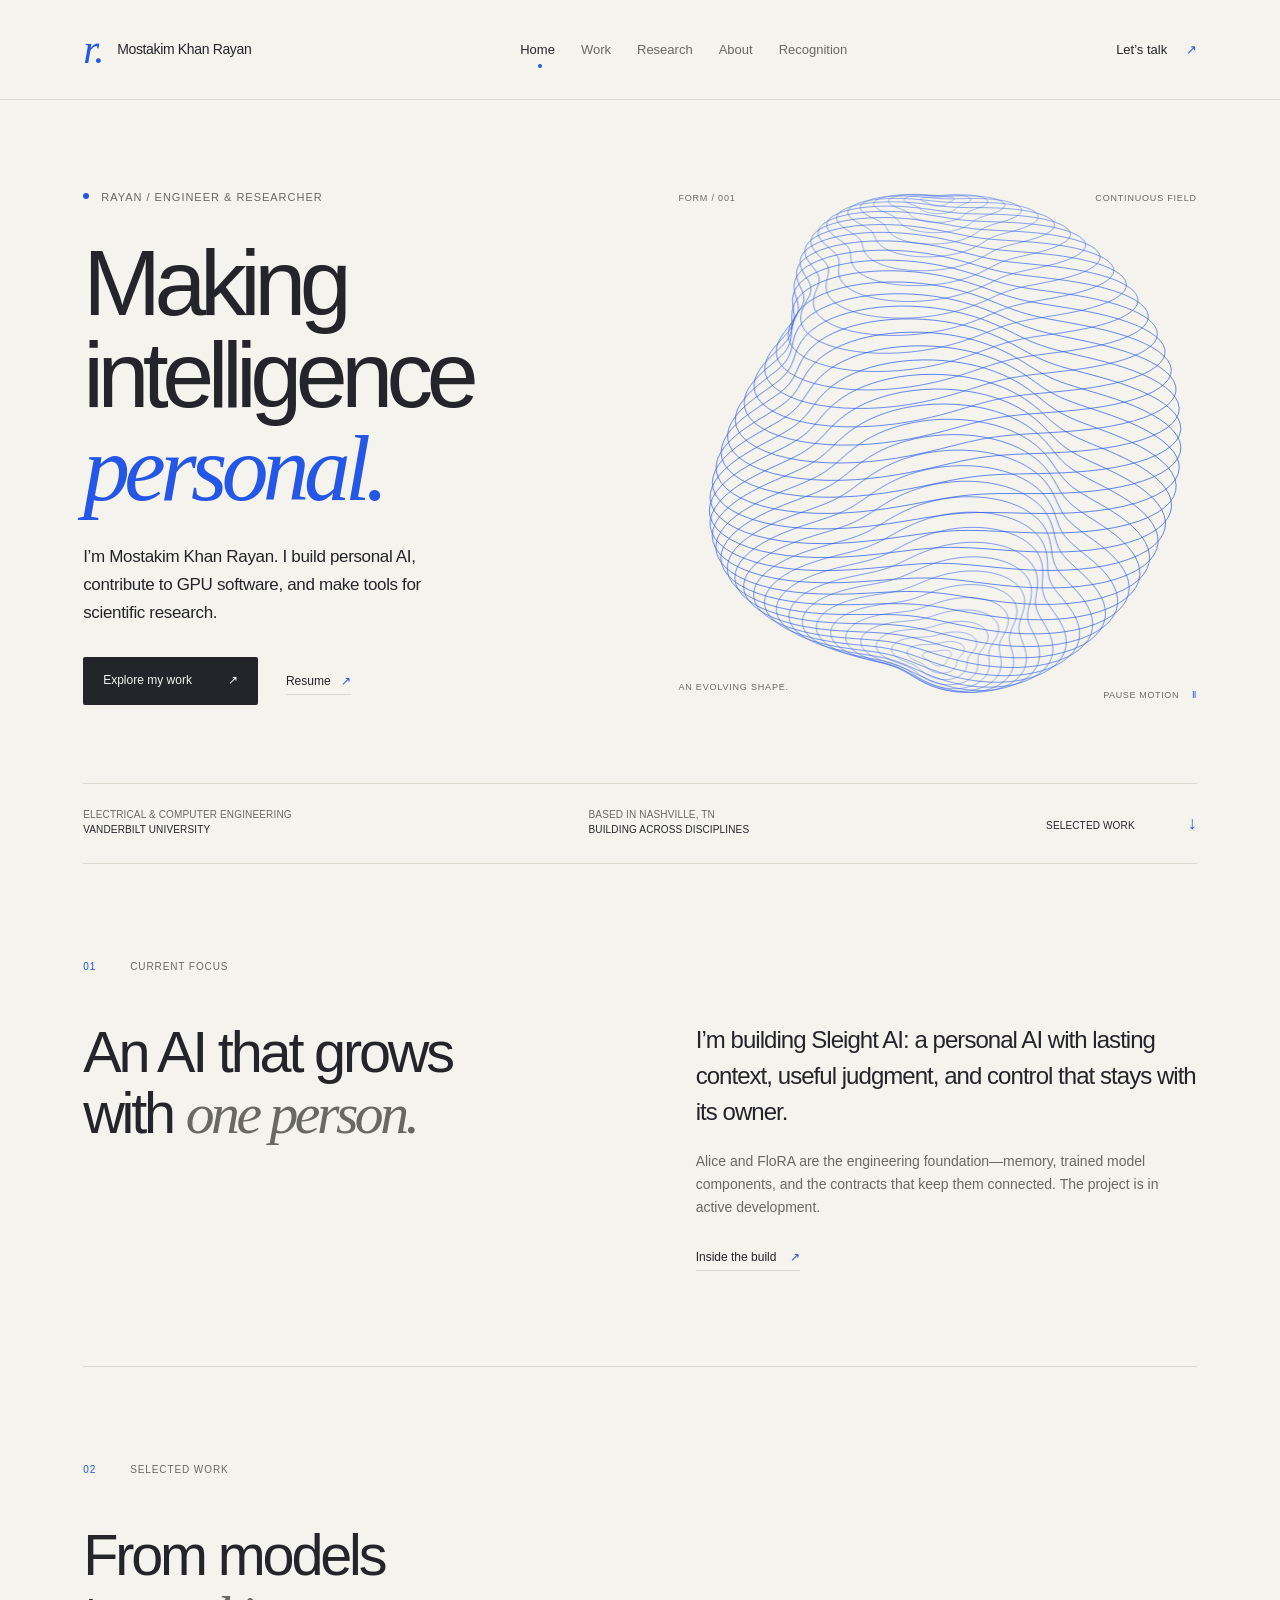
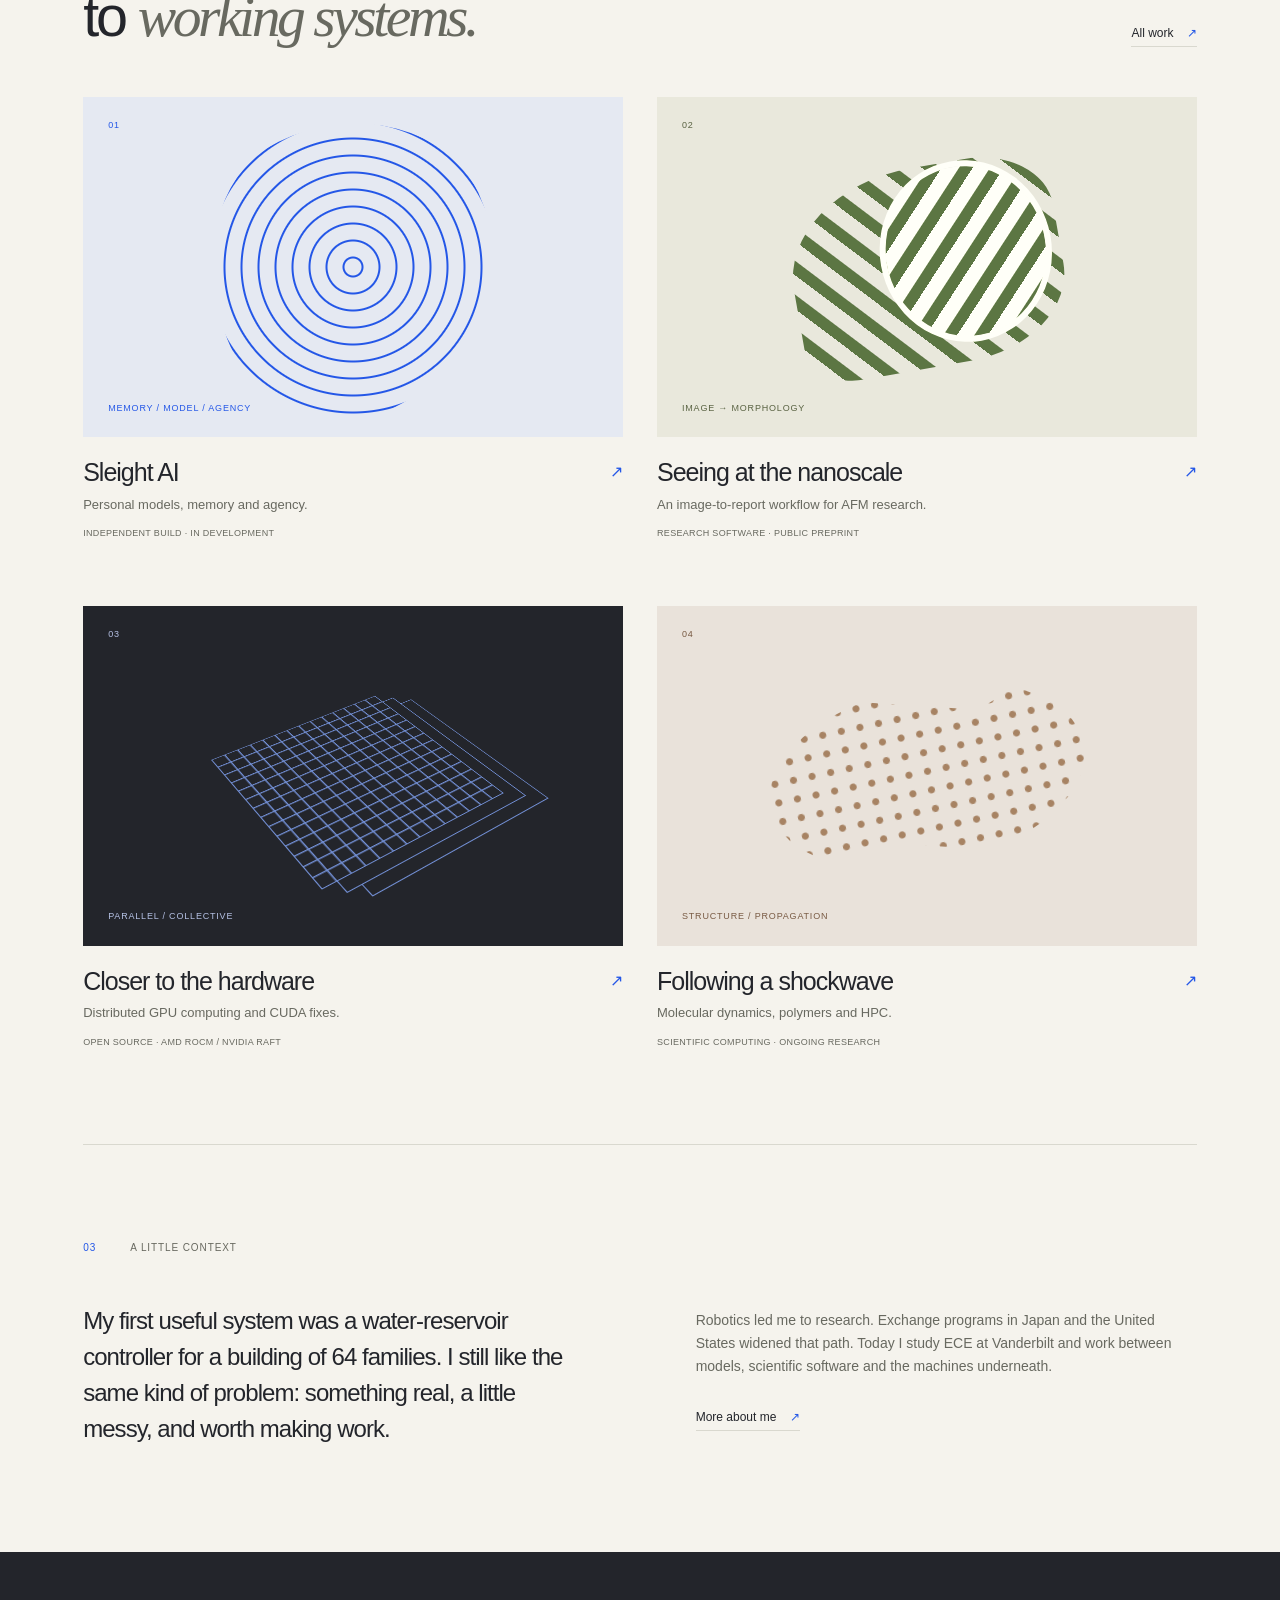
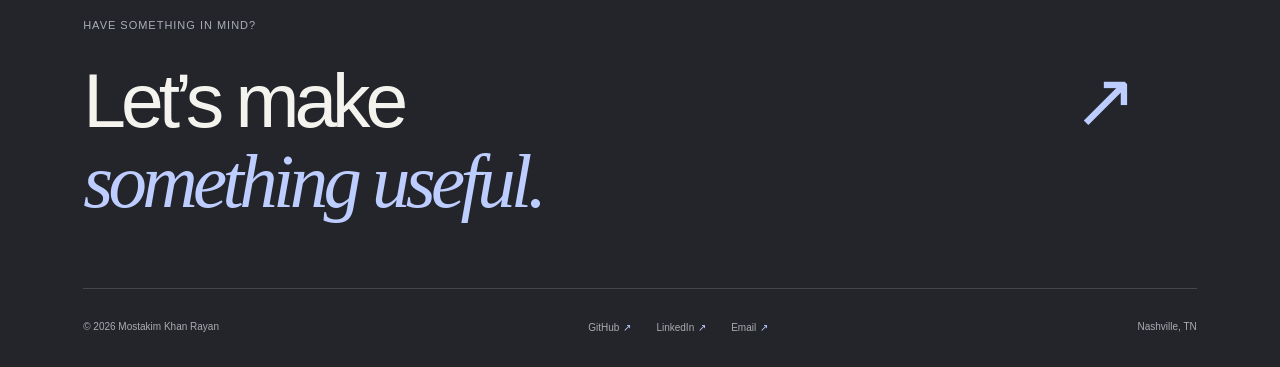
==== commit 589f8489: "Redesign portfolio around personal AI, research and GPU systems" ====
--- a/index.html
+++ b/index.html
@@ -1,91 +1,97 @@
 <!doctype html>
+
 <html lang="en">
 <head>
-  <meta charset="utf-8">
-  <meta name="viewport" content="width=device-width, initial-scale=1">
-  <meta name="description" content="Electrical and Computer Engineering portfolio for Mostakim Khan Rayan.">
-  <meta name="theme-color" content="#020607">
-  <meta property="og:title" content="Mostakim Khan Rayan | ECE Portfolio">
-  <meta property="og:description" content="Turn ambiguity into architecture.">
-  <meta property="og:image" content="assets/img/og-card.svg">
-  <title>Mostakim Khan Rayan | ECE Portfolio</title>
-  <link rel="icon" href="assets/img/favicon.svg" type="image/svg+xml">
-  <link rel="manifest" href="manifest.webmanifest">
-  <link rel="stylesheet" href="assets/css/styles.css">
-</head>
-<body>
-<a class="skip-link" href="#main">Skip to content</a>
-<div class="site-shell">
-<header class="topbar">
-  <a class="brand" href="index.html" aria-label="Mostakim Khan Rayan home">
-    <span class="brand-mark">MKR</span>
-    <span class="brand-copy"><strong>Mostakim Khan Rayan</strong><small>Electrical & Computer Engineering</small></span>
-  </a>
-  <button class="nav-toggle" type="button" aria-label="Toggle navigation" aria-expanded="false" data-nav-toggle><span></span><span></span><span></span></button>
-  <nav class="nav-links" aria-label="Primary navigation" data-nav-links></nav>
-</header>
-<main id="main" class="main">
-<section class="hero hero-artboard hero-redesigned">
-  <div class="hero-shell signal-hero-shell story-hero-shell">
-    <aside class="side-rail" aria-hidden="true"><span class="rail-word">portfolio</span><div class="rail-social"><a href="https://github.com/NIne-WIngEd" target="_blank" rel="noreferrer">GH</a><a href="https://www.linkedin.com/in/mk-rayan-945a2436a/" target="_blank" rel="noreferrer">IN</a><a href="mailto:md.mostakim.khan@Vanderbilt.Edu">@</a></div></aside>
-    <div class="hero-grid hero-grid-creative hero-grid-v2">
-      <section class="hero-copy creative-copy hero-copy-v2 reveal">
-        <p class="microline">MKR · Electrical & Computer Engineering</p>
-        <div class="motto-panel motto-panel-v2" aria-label="Portfolio motto">
-          <span class="motto-label">motto</span>
-          <h1 class="motto motto-creative motto-v2">Turn <em>ambiguity</em><br>into <em>architecture.</em></h1>
-        </div>
-        <div class="identity-console" aria-label="Professional identity">
-          <div class="identity-main">
-            <span>identity</span>
-            <strong>Engineering student · researcher · builder</strong>
-            <p>ECE-centered work across code, models, data, CAD, scientific computing, and research execution.</p>
-          </div>
-          <div class="identity-tags" aria-label="Portfolio domains">
-            <span>software systems</span><span>computer vision</span><span>data pipelines</span><span>CAD + simulation</span><span>scientific computing</span><span>research tools</span>
-          </div>
-        </div>
-        <div class="proof-deck" aria-label="Portfolio proof points">
-          <article><b>65%</b><span>faster AFM analysis</span></article>
-          <article><b>93–96%</b><span>CV evaluation accuracy</span></article>
-          <article><b>2</b><span>peer-reviewed papers</span></article>
-          <article><b>3</b><span>countries before college</span></article>
-        </div>
-        <div class="hero-actions"><a class="btn btn-primary" href="work.html">Enter portfolio</a><a class="btn btn-ghost" href="research.html">Research record</a><a class="btn btn-muted" href="achievements.html">Full record</a></div>
-      </section>
-      <section class="constellation-card constellation-v2 reveal" aria-label="Portfolio constellation visual">
-        <div class="constellation-header"><span>technical map</span><b>ECE / MKR</b></div>
-        <div class="orbit-map orbit-map-v2" aria-hidden="true">
-          <span class="orbit orbit-a"></span><span class="orbit orbit-b"></span><span class="orbit orbit-c"></span>
-          <span class="axis axis-x"></span><span class="axis axis-y"></span>
-          <div class="core-node">ECE</div>
-          <div class="orbit-node node-software">software</div>
-          <div class="orbit-node node-vision">vision</div>
-          <div class="orbit-node node-data">data</div>
-          <div class="orbit-node node-cad">CAD</div>
-          <div class="orbit-node node-research">research</div>
-          <div class="pulse-dot dot-a"></div><div class="pulse-dot dot-b"></div><div class="pulse-dot dot-c"></div>
-        </div>
-        <div class="field-note"><strong>One center. Many forms of proof.</strong><p>Each node is a working direction: not a separate identity, but a different expression of the same engineering core.</p></div>
-        <div class="readout-grid">
-          <span><b>AFM</b> platform + validation</span>
-          <span><b>CV</b> detection + segmentation</span>
-          <span><b>CAD</b> mechanism modeling</span>
-          <span><b>SCI</b> chemistry + materials</span>
-        </div>
-      </section>
-    </div>
-  </div>
+<meta charset="utf-8">
+<meta name="viewport" content="width=device-width, initial-scale=1">
+
+<title>Personal AI, research & GPU systems — Mostakim Khan Rayan</title>
+<meta name="description" content="Rayan builds personal AI, scientific software and GPU systems. Explore Sleight AI, research, open-source contributions and selected work.">
+
+<meta name="theme-color" content="#f5f3ed">
+<meta property="og:title" content="Personal AI, research & GPU systems — Mostakim Khan Rayan">
+<meta property="og:description" content="Personal AI. Scientific software. Closer to the hardware.">
+<meta property="og:image" content="https://nine-winged.github.io/Portfolio/assets/img/og-card.svg">
+<meta property="og:url" content="https://nine-winged.github.io/Portfolio/">
+<meta property="og:type" content="website">
+
+<link rel="canonical" href="https://nine-winged.github.io/Portfolio/">
+<link rel="icon" href="assets/img/favicon.svg" type="image/svg+xml">
+<link rel="manifest" href="manifest.webmanifest">
+<link rel="stylesheet" href="assets/css/styles.css">
+
+<meta name="google-site-verification" content="7lMuGZhJcq9g-JqPWl0R5jy_7q_wHFFUK9ucJxF-_5k"></head>
+
+<body><a class="skip-link" href="#main">Skip to content</a>
+<header class="site-header"><a class="brand" href="index.html" aria-label="Mostakim Khan Rayan home"><span class="brand-symbol" aria-hidden="true">r.</span><span>Mostakim Khan Rayan</span></a><button class="menu-toggle" type="button" aria-expanded="false" aria-controls="navigation">Menu <span aria-hidden="true">+</span></button>
+<nav id="navigation" aria-label="Primary navigation"><a href="index.html" aria-current="page">Home</a><a href="work.html">Work</a><a href="research.html">Research</a><a href="journey.html">About</a><a href="achievements.html">Recognition</a></nav>
+<a class="header-contact" href="mailto:md.mostakim.khan@vanderbilt.edu">Let’s talk <span aria-hidden="true">↗</span></a></header>
+
+<main id="main">
+<section class="hero">
+
+<div class="hero-copy"><p class="eyebrow"><span class="live-dot"></span> Rayan / Engineer & researcher</p><h1>Making<br>intelligence<br><em>personal.</em></h1><p class="hero-deck">I’m Mostakim Khan Rayan. I build personal AI, contribute to GPU software, and make tools for scientific research.</p>
+<div class="hero-links"><a class="button" href="work.html">Explore my work <span aria-hidden="true">↗</span></a><a class="text-link" href="assets/docs/Mostakim_Khan_Rayan_Resume.pdf">Resume<span aria-hidden="true"> ↗</span></a></div>
+</div>
+
+<div class="hero-art">
+<div class="art-coordinates" aria-hidden="true"><span>FORM / 001</span><span>CONTINUOUS FIELD</span></div>
+<canvas id="contour" aria-label="Animated abstract cobalt contour sculpture" role="img"></canvas>
+<div class="art-footer"><span aria-hidden="true">An evolving shape.</span><button class="motion-toggle" type="button" hidden aria-label="Pause animation">Pause motion <span aria-hidden="true">Ⅱ</span></button></div>
+</div>
+
+<div class="hero-bottom"><span>Electrical & Computer Engineering<br><strong>Vanderbilt University</strong></span><span>Based in Nashville, TN<br><strong>Building across disciplines</strong></span><a href="#selected">Selected work <span aria-hidden="true">↓</span></a></div>
 </section>
-<section class="section"><div class="section-inner"><div class="section-head reveal"><p class="eyebrow">Evidence</p><div><h2>Proof points at a glance.</h2><p>A quick read of outcomes across research software, computer vision, publications, international competitions, and global academic experience.</p></div></div><div class="metrics" data-metrics></div></div></section>
-<section class="section"><div class="section-inner"><div class="section-head reveal"><p class="eyebrow">Technical range</p><div><h2>One ECE core, several engineering directions.</h2><p>The range is intentional: software systems, ML/computer vision, research engineering, data infrastructure, CAD/simulation, and hardware-adjacent technical work.</p></div></div><div class="cap-grid" data-capabilities></div></div></section>
-<section class="section"><div class="section-inner"><div class="section-head reveal"><p class="eyebrow">Selected work</p><div><h2>Systems, prototypes, and research tools.</h2><p>A representative spread across research platform engineering, computer vision, mechanical CAD, data infrastructure, and scientific computing.</p></div></div><div class="project-preview" data-project-preview></div><a class="text-link" href="work.html">Open full work archive →</a></div></section>
-<section class="section"><div class="section-inner"><div class="section-head reveal"><p class="eyebrow">Site layers</p><div><h2>Move from first impression to deeper evidence.</h2><p>Separate pages organize technical work, research direction, academic journey, and the expanded achievement record.</p></div></div><div class="layer-grid" data-layers></div></div></section>
-<section class="section"><div class="section-inner"><div class="contact-panel reveal"><div><p class="eyebrow">Open to</p><h2>Engineering, research, software, and technology opportunities.</h2><p>Internships, co-ops, research roles, and collaborations across ECE, software engineering, computer vision, data systems, scientific computing, CAD, and simulation workflows.</p></div><div class="hero-actions" data-contact></div></div></div></section>
+
+<section class="focus-section">
+<div class="section-label"><span>01</span><span>Current focus</span></div>
+<div class="focus-grid"><h2>An AI that grows<br>with <em>one person.</em></h2>
+<div><p class="large-copy">I’m building Sleight AI: a personal AI with lasting context, useful judgment, and control that stays with its owner.</p><p>Alice and FloRA are the engineering foundation—memory, trained model components, and the contracts that keep them connected. The project is in active development.</p><a class="text-link" href="work.html#ai">Inside the build <span aria-hidden="true">↗</span></a></div>
+</div>
+</section>
+
+<section id="selected" class="selected-section">
+<div class="section-label"><span>02</span><span>Selected work</span></div>
+<div class="section-heading"><h2>From models<br>to <em>working systems.</em></h2><a class="text-link" href="work.html">All work <span aria-hidden="true">↗</span></a></div>
+<div class="selected-grid">
+<a class="selected-project" href="work.html#ai">
+<div class="project-art art-ai" aria-hidden="true"><span class="art-index">01</span>
+<div class="art-shape"></div>
+<span class="art-caption">memory / model / agency</span></div>
+<div class="project-title"><h3>Sleight AI</h3><span aria-hidden="true">↗</span></div>
+<p>Personal models, memory and agency.</p><span class="project-meta">Independent build · In development</span></a>
+<a class="selected-project" href="work.html#afm">
+<div class="project-art art-afm" aria-hidden="true"><span class="art-index">02</span>
+<div class="art-shape"></div>
+<span class="art-caption">image → morphology</span></div>
+<div class="project-title"><h3>Seeing at the nanoscale</h3><span aria-hidden="true">↗</span></div>
+<p>An image-to-report workflow for AFM research.</p><span class="project-meta">Research software · Public preprint</span></a>
+<a class="selected-project" href="work.html#gpu">
+<div class="project-art art-gpu" aria-hidden="true"><span class="art-index">03</span>
+<div class="art-shape"></div>
+<span class="art-caption">parallel / collective</span></div>
+<div class="project-title"><h3>Closer to the hardware</h3><span aria-hidden="true">↗</span></div>
+<p>Distributed GPU computing and CUDA fixes.</p><span class="project-meta">Open source · AMD ROCm / NVIDIA RAFT</span></a>
+<a class="selected-project" href="work.html#md">
+<div class="project-art art-md" aria-hidden="true"><span class="art-index">04</span>
+<div class="art-shape"></div>
+<span class="art-caption">structure / propagation</span></div>
+<div class="project-title"><h3>Following a shockwave</h3><span aria-hidden="true">↗</span></div>
+<p>Molecular dynamics, polymers and HPC.</p><span class="project-meta">Scientific computing · Ongoing research</span></a></div>
+</section>
+
+<section class="about-strip">
+<div class="section-label"><span>03</span><span>A little context</span></div>
+<div class="about-grid"><p class="large-copy">My first useful system was a water-reservoir controller for a building of 64 families. I still like the same kind of problem: something real, a little messy, and worth making work.</p>
+<div><p>Robotics led me to research. Exchange programs in Japan and the United States widened that path. Today I study ECE at Vanderbilt and work between models, scientific software and the machines underneath.</p><a class="text-link" href="journey.html">More about me <span aria-hidden="true">↗</span></a></div>
+</div>
+</section>
 </main>
-<footer class="footer"><p>© <span data-year></span> Mostakim Khan Rayan · Electrical & Computer Engineering.</p><a href="#main">Back to top ↑</a></footer>
-</div>
-<script src="assets/js/data.js"></script>
-<script src="assets/js/main.js"></script>
-</body>
-</html>+<footer class="site-footer">
+<div class="footer-top"><p class="eyebrow">Have something in mind?</p><a class="contact-display" href="mailto:md.mostakim.khan@vanderbilt.edu">Let’s make<br><em>something useful.</em><span aria-hidden="true">↗</span></a></div>
+<div class="footer-bottom"><span>© 2026 Mostakim Khan Rayan</span>
+<div><a class="text-link" href="https://github.com/NIne-WIngEd" target="_blank" rel="noopener noreferrer">GitHub<span aria-hidden="true"> ↗</span></a><a class="text-link" href="https://www.linkedin.com/in/mk-rayan/" target="_blank" rel="noopener noreferrer">LinkedIn<span aria-hidden="true"> ↗</span></a><a class="text-link" href="mailto:md.mostakim.khan@vanderbilt.edu">Email<span aria-hidden="true"> ↗</span></a></div>
+<span>Nashville, TN</span></div>
+</footer>
+<script src="assets/js/main.js" defer></script></body>
+</html>
--- a/assets/css/styles.css
+++ b/assets/css/styles.css
@@ -1,134 +1,1258 @@
-:root{
-  --bg:#020607;
-  --bg2:#061015;
-  --panel:#071216;
-  --panel2:#0b181d;
-  --text:#eef8f8;
-  --muted:#91a8ad;
-  --soft:#c7d8dc;
-  --line:rgba(122,255,230,.22);
-  --line-soft:rgba(218,250,255,.10);
-  --teal:#8fffea;
-  --teal2:#0bd3bf;
-  --amber:#f0d18a;
-  --ink:#020607;
-  --shadow:0 22px 80px rgba(0,0,0,.42);
-  --sans:Inter, ui-sans-serif, system-ui, -apple-system, BlinkMacSystemFont, "Segoe UI", sans-serif;
-  --mono:"Space Mono", "SFMono-Regular", Consolas, monospace;
-  --frame:clamp(14px,2.5vw,38px);
-  --header:78px;
-}
-
-*{box-sizing:border-box}
-html{scroll-behavior:smooth;background:var(--bg)}
-body{margin:0;min-height:100svh;overflow-x:hidden;background:
-  radial-gradient(circle at 14% 10%,rgba(10,207,188,.18),transparent 30%),
-  radial-gradient(circle at 86% 18%,rgba(109,113,255,.10),transparent 30%),
-  linear-gradient(180deg,#03080a 0%,#020607 45%,#03070b 100%);color:var(--text);font-family:var(--sans);font-size:15px;line-height:1.65}
-body::before{content:"";position:fixed;inset:0;pointer-events:none;background-image:linear-gradient(rgba(143,255,234,.035) 1px,transparent 1px),linear-gradient(90deg,rgba(143,255,234,.035) 1px,transparent 1px);background-size:42px 42px;mask-image:radial-gradient(circle at 50% 20%,black,transparent 78%);z-index:-2}
-body::after{content:"";position:fixed;inset:0;pointer-events:none;background-image:radial-gradient(rgba(143,255,234,.16) .7px,transparent .7px);background-size:18px 18px;opacity:.35;z-index:-1}
-img{max-width:100%;display:block}a{color:inherit;text-decoration:none}p{margin:0;color:var(--soft)}
-.skip-link{position:absolute;left:12px;top:-60px;z-index:20;background:var(--teal);color:#001113;padding:10px 12px;border-radius:999px;font-weight:800}.skip-link:focus{top:12px}
-.site-shell{width:100%;min-height:100svh}
-.topbar{height:var(--header);width:100%;padding:0 var(--frame);display:flex;align-items:center;justify-content:space-between;gap:20px;position:sticky;top:0;z-index:10;background:rgba(2,6,7,.74);backdrop-filter:blur(18px);border-bottom:1px solid var(--line-soft)}
-.brand{display:flex;align-items:center;gap:14px;min-width:0}.brand-mark{width:44px;height:44px;border-radius:15px;display:grid;place-items:center;background:linear-gradient(145deg,rgba(143,255,234,.19),rgba(255,255,255,.05));border:1px solid rgba(143,255,234,.26);box-shadow:0 0 30px rgba(143,255,234,.10) inset;color:var(--teal);font-weight:900;letter-spacing:-.06em}.brand-copy{display:grid;line-height:1.1}.brand-copy strong{font-size:15px}.brand-copy small{font-size:12px;color:var(--muted)}
-.nav-links{display:flex;align-items:center;gap:6px}.nav-links a{font-size:13px;font-weight:760;color:#b8c6cb;padding:9px 13px;border-radius:999px}.nav-links a:hover,.nav-links a.active{background:rgba(143,255,234,.09);color:var(--text)}.nav-links .resume-link{background:#f4f7f8;color:#020607;margin-left:8px}.nav-toggle{display:none;width:42px;height:42px;border:1px solid var(--line-soft);border-radius:14px;background:rgba(255,255,255,.03);align-items:center;justify-content:center;gap:4px;flex-direction:column}.nav-toggle span{width:18px;height:2px;background:var(--text);border-radius:2px}
-.main{width:100%}.frame{width:min(100% - calc(var(--frame) * 2), 1760px);margin-inline:auto}.hero{min-height:calc(100svh - var(--header));padding:var(--frame) 0 44px;display:flex;align-items:stretch}.hero-shell{position:relative;overflow:hidden;width:min(100% - calc(var(--frame) * 2), 1760px);margin:auto;border:1px solid var(--line);border-radius:28px;background:linear-gradient(135deg,rgba(3,13,15,.92),rgba(4,8,12,.86));box-shadow:var(--shadow)}
-.hero-shell::before{content:"";position:absolute;inset:0;background:radial-gradient(circle at 72% 42%,rgba(143,255,234,.14),transparent 36%),linear-gradient(90deg,rgba(143,255,234,.05) 1px,transparent 1px),linear-gradient(rgba(143,255,234,.05) 1px,transparent 1px);background-size:auto,54px 54px,54px 54px;opacity:.8}.hero-shell::after{content:"";position:absolute;inset:8px;border:1px solid rgba(143,255,234,.12);border-radius:22px;pointer-events:none}.side-rail{position:absolute;left:0;top:0;bottom:0;width:76px;border-right:1px solid var(--line-soft);display:grid;place-items:center;z-index:2}.rail-word{font-family:var(--mono);font-size:10px;text-transform:uppercase;letter-spacing:.34em;writing-mode:vertical-rl;color:#9fb2b7}.rail-social{position:absolute;bottom:22px;display:grid;gap:8px}.rail-social a{font-family:var(--mono);font-size:10px;color:var(--teal);opacity:.84}.hero-grid{position:relative;z-index:1;padding:clamp(28px,4.5vw,68px) clamp(26px,5vw,82px) clamp(30px,4vw,64px) clamp(96px,8vw,140px);display:grid;grid-template-columns:minmax(0,1.04fr) minmax(330px,.82fr);gap:clamp(24px,4vw,72px);align-items:center;min-height:calc(100svh - var(--header) - 88px)}
-.microline{display:flex;align-items:center;gap:12px;margin:0 0 22px;color:var(--teal);font-family:var(--mono);text-transform:uppercase;letter-spacing:.2em;font-size:10px}.microline::before{content:"";width:42px;height:1px;background:var(--teal);box-shadow:0 0 15px rgba(143,255,234,.6)}
-.motto{margin:0 0 16px;max-width:760px;font-size:clamp(2.15rem,4.25vw,4.65rem);line-height:.98;letter-spacing:-.065em;font-weight:900}.motto em{font-style:normal;color:var(--teal);text-shadow:0 0 26px rgba(143,255,234,.24)}
-.hero-title{font-size:clamp(.98rem,1.15vw,1.18rem);line-height:1.5;margin:0 0 12px;max-width:780px;color:#f8ffff;font-weight:800}.hero-subtitle{max-width:760px;color:#c6d7dc;font-size:clamp(.93rem,1vw,1.03rem)}.hero-actions{display:flex;flex-wrap:wrap;gap:10px;margin-top:24px}.btn{display:inline-flex;align-items:center;justify-content:center;min-height:40px;padding:9px 14px;border-radius:999px;border:1px solid var(--line);font-size:12px;font-weight:850;color:#dbe9ec;background:rgba(255,255,255,.035);transition:.2s}.btn:hover{transform:translateY(-1px);border-color:rgba(143,255,234,.55)}.btn-primary{background:var(--teal);border-color:transparent;color:#001112}.btn-muted{color:#b6c6ca}.hero-note{margin-top:22px;display:grid;grid-template-columns:repeat(3,minmax(0,1fr));gap:8px;max-width:720px}.hero-note span{border:1px solid var(--line-soft);border-radius:16px;padding:10px 12px;background:rgba(255,255,255,.025);font-size:12px;color:#c5d6da}.hero-note b{display:block;color:var(--teal);font-family:var(--mono);font-size:10px;text-transform:uppercase;letter-spacing:.13em;margin-bottom:3px}.visual-card{position:relative;border:1px solid rgba(143,255,234,.24);border-radius:25px;min-height:400px;overflow:hidden;background:linear-gradient(145deg,rgba(1,25,26,.74),rgba(1,6,9,.94));box-shadow:0 0 70px rgba(143,255,234,.08)}.visual-card img{width:100%;height:100%;min-height:400px;object-fit:cover;opacity:.93;mix-blend-mode:screen}.visual-overlay{position:absolute;inset:0;display:flex;flex-direction:column;justify-content:space-between;padding:18px;background:linear-gradient(180deg,rgba(1,6,8,.28),rgba(1,6,8,.10),rgba(1,6,8,.72))}.corner-tag{align-self:flex-end;font-family:var(--mono);font-size:10px;text-transform:uppercase;letter-spacing:.14em;color:var(--teal);border:1px solid rgba(143,255,234,.28);border-radius:999px;padding:8px 10px;background:rgba(0,0,0,.25)}.visual-bottom{display:grid;gap:10px}.visual-bottom strong{font-size:clamp(1.15rem,1.6vw,1.55rem);line-height:1.1}.visual-bottom p{max-width:460px;color:#c6d5d9;font-size:13px}.signal-strip{position:absolute;right:22px;top:50%;transform:translateY(-50%);display:grid;gap:6px}.signal-strip i{display:block;width:5px;height:5px;border-radius:50%;background:var(--teal);box-shadow:0 0 14px var(--teal)}
-.section{padding:clamp(42px,5vw,78px) 0;border-bottom:1px solid var(--line-soft)}.section-inner{width:min(100% - calc(var(--frame) * 2), 1760px);margin-inline:auto}.section-head{display:grid;grid-template-columns:minmax(170px,.32fr) minmax(0,1fr);gap:clamp(22px,4vw,62px);align-items:start;margin-bottom:26px}.eyebrow{margin:0;color:var(--teal);font-family:var(--mono);font-size:10px;text-transform:uppercase;letter-spacing:.22em}.section-head h2,.page-head h1{margin:0;font-size:clamp(1.5rem,2.6vw,2.6rem);line-height:1.08;letter-spacing:-.045em}.section-head p,.page-head p{max-width:880px;color:#bdd0d4}.text-link{display:inline-flex;margin-top:16px;color:var(--teal);font-weight:800;font-size:13px}.metrics{display:grid;grid-template-columns:repeat(4,minmax(0,1fr));border:1px solid var(--line-soft);border-radius:24px;overflow:hidden;background:rgba(0,0,0,.18)}.metric{padding:18px;min-height:112px;border-right:1px solid var(--line-soft);border-bottom:1px solid var(--line-soft)}.metric:nth-child(4n){border-right:0}.metric:nth-last-child(-n+4){border-bottom:0}.metric strong{display:block;font-size:clamp(1.35rem,2vw,2.05rem);line-height:1;color:#fff;letter-spacing:-.04em}.metric span{display:block;margin-top:8px;color:#d3e1e4;font-size:12px;font-weight:750;line-height:1.35}.metric small{display:block;margin-top:9px;color:var(--muted);font-family:var(--mono);font-size:9px;text-transform:uppercase;letter-spacing:.12em}.cap-grid{display:grid;grid-template-columns:repeat(3,minmax(0,1fr));gap:14px}.cap-card,.layer-card,.mini-project,.project-card,.timeline-card,.award-card,.publication-card,.contact-panel{position:relative;overflow:hidden;border:1px solid var(--line-soft);border-radius:22px;background:linear-gradient(180deg,rgba(255,255,255,.045),rgba(255,255,255,.018))}.cap-card::before,.layer-card::before,.mini-project::before,.timeline-card::before,.award-card::before,.publication-card::before{content:"";position:absolute;top:0;left:0;right:0;height:1px;background:linear-gradient(90deg,transparent,var(--teal),transparent);opacity:.55}.cap-card{padding:20px;min-height:238px}.cap-card small,.layer-card small,.mini-project small,.timeline-card small,.award-card small,.publication-card small{font-family:var(--mono);font-size:10px;letter-spacing:.15em;text-transform:uppercase;color:var(--amber)}.cap-card h3,.layer-card h3,.mini-project h3,.timeline-card h3,.award-card h3,.publication-card h3{margin:10px 0 8px;font-size:clamp(1.05rem,1.3vw,1.35rem);line-height:1.16;letter-spacing:-.035em}.cap-card p,.layer-card p,.mini-project p,.timeline-card p,.award-card p,.publication-card p,.project-card p{font-size:13px;color:#c4d5d8}.stackline,.project-meta{display:flex;flex-wrap:wrap;gap:7px;margin-top:15px}.pill{font-family:var(--mono);font-size:10px;color:#d2e7ea;border:1px solid var(--line-soft);padding:6px 8px;border-radius:999px;background:rgba(0,0,0,.18)}.layer-grid{display:grid;grid-template-columns:repeat(4,minmax(0,1fr));gap:14px}.layer-card{padding:20px;min-height:210px;display:flex;flex-direction:column;justify-content:space-between}.layer-card span{font-family:var(--mono);font-size:10px;color:var(--teal);text-transform:uppercase;letter-spacing:.13em}.project-preview{display:grid;grid-template-columns:repeat(2,minmax(0,1fr));gap:14px}.mini-project{padding:20px;min-height:210px}.mini-impact{margin-top:14px;border-left:2px solid var(--teal);padding-left:12px;color:#dffcf7;font-size:12px;font-weight:700}.contact-panel{padding:24px;display:grid;grid-template-columns:minmax(0,1fr) auto;gap:20px;align-items:center;background:radial-gradient(circle at 90% 10%,rgba(143,255,234,.12),transparent 35%),rgba(0,0,0,.18)}.contact-panel h2{font-size:clamp(1.4rem,2.2vw,2.25rem);line-height:1.1;letter-spacing:-.045em;margin:0 0 8px}.footer{width:min(100% - calc(var(--frame) * 2), 1760px);margin-inline:auto;padding:24px 0;display:flex;justify-content:space-between;gap:18px;color:var(--muted);font-size:12px}.page-head{padding:clamp(42px,5vw,78px) 0 36px;border-bottom:1px solid var(--line-soft)}.page-head-inner{width:min(100% - calc(var(--frame) * 2), 1760px);margin-inline:auto;display:grid;gap:12px}.page-layout{width:min(100% - calc(var(--frame) * 2), 1760px);margin-inline:auto;padding:42px 0 70px;display:grid;grid-template-columns:260px minmax(0,1fr);gap:32px}.toc-card{position:sticky;top:calc(var(--header) + 20px);align-self:start;border:1px solid var(--line-soft);border-radius:22px;padding:18px;background:rgba(0,0,0,.20)}.toc-card p{color:var(--muted);font-size:13px;margin-bottom:12px}.toc-card a{display:block;padding:11px 0;border-top:1px solid var(--line-soft);color:#d6e4e7;font-size:13px}.project-list,.timeline{display:grid;gap:16px}.project-card{display:grid;grid-template-columns:250px minmax(0,1fr)}.project-media{border-right:1px solid var(--line-soft);background:#041014}.project-card img{height:100%;min-height:260px;object-fit:cover}.project-body{padding:22px}.project-body h3{font-size:clamp(1.35rem,2vw,2rem);line-height:1.05;letter-spacing:-.04em;margin:8px 0 10px}.impact{margin-top:14px;padding:13px 14px;border-left:2px solid var(--teal);background:rgba(143,255,234,.06);color:#e3fffb;font-size:13px}.detail-list{margin:14px 0 0;padding-left:18px;color:#c7d8dc;font-size:13px}.detail-list li{margin:7px 0}.timeline-card,.award-card,.publication-card{padding:20px}.timeline-org{font-weight:800;color:#f2fbfd;margin-bottom:8px}.two-col{display:grid;grid-template-columns:repeat(2,minmax(0,1fr));gap:14px}.award-grid{display:grid;grid-template-columns:repeat(3,minmax(0,1fr));gap:14px}.skills-panel{border:1px solid var(--line-soft);border-radius:22px;padding:20px;background:rgba(0,0,0,.16)}.reveal{opacity:0;transform:translateY(10px);transition:opacity .55s ease,transform .55s ease}.reveal.is-visible{opacity:1;transform:none}
-@media (prefers-reduced-motion:reduce){*{scroll-behavior:auto!important;transition:none!important}.reveal{opacity:1;transform:none}.btn:hover{transform:none}}
-@media (min-width:1900px){:root{--frame:42px}.hero-grid{grid-template-columns:minmax(0,1fr) minmax(380px,.74fr)}.motto{font-size:4.2rem}.visual-card{min-height:410px}.visual-card img{min-height:410px}}
-@media (max-height:790px) and (min-width:1050px){.hero{min-height:auto}.hero-grid{min-height:auto;padding-top:34px;padding-bottom:34px}.motto{font-size:clamp(2rem,3.7vw,3.7rem)}.visual-card,.visual-card img{min-height:330px}.hero-note{display:none}}
-@media (max-width:1180px){.hero-grid{grid-template-columns:1fr;min-height:auto}.visual-card,.visual-card img{min-height:330px}.hero-note{grid-template-columns:repeat(3,1fr)}.metrics{grid-template-columns:repeat(4,1fr)}.cap-grid,.award-grid{grid-template-columns:repeat(2,1fr)}.layer-grid{grid-template-columns:repeat(2,1fr)}.page-layout{grid-template-columns:1fr}.toc-card{position:relative;top:0;display:flex;flex-wrap:wrap;gap:10px}.toc-card p{width:100%;margin-bottom:0}.toc-card a{border-top:0;border:1px solid var(--line-soft);border-radius:999px;padding:8px 12px}}
-@media (max-width:860px){:root{--frame:16px;--header:68px}body{font-size:14px}.topbar{padding:0 var(--frame)}.brand-mark{width:40px;height:40px;border-radius:14px}.brand-copy strong{font-size:14px}.brand-copy small{font-size:11px}.nav-toggle{display:flex}.nav-links{display:none;position:absolute;left:var(--frame);right:var(--frame);top:calc(var(--header) - 4px);padding:10px;flex-direction:column;align-items:stretch;background:rgba(2,8,10,.98);border:1px solid var(--line);border-radius:18px;box-shadow:var(--shadow)}.nav-links.open{display:flex}.nav-links a{padding:12px 14px}.nav-links .resume-link{margin-left:0}.hero{padding:0}.hero-shell{width:100%;border-radius:0;border-left:0;border-right:0}.hero-shell::after{display:none}.side-rail{display:none}.hero-grid{padding:34px var(--frame) 42px;gap:26px}.motto{font-size:clamp(2.05rem,10.5vw,3.4rem);max-width:100%}.hero-note{grid-template-columns:1fr}.visual-card,.visual-card img{min-height:280px}.section-head{grid-template-columns:1fr}.metrics{grid-template-columns:repeat(2,1fr)}.metric{border-right:1px solid var(--line-soft);border-bottom:1px solid var(--line-soft)}.metric:nth-child(2n){border-right:0}.metric:nth-last-child(-n+4){border-bottom:1px solid var(--line-soft)}.metric:nth-last-child(-n+2){border-bottom:0}.cap-grid,.layer-grid,.project-preview,.two-col,.award-grid{grid-template-columns:1fr}.project-card{grid-template-columns:1fr}.project-media{border-right:0;border-bottom:1px solid var(--line-soft)}.project-card img{height:210px;min-height:210px;width:100%}.contact-panel{grid-template-columns:1fr}.footer{flex-direction:column}.toc-card{display:none}}
-@media (max-width:460px){:root{--frame:14px}.brand-copy small{max-width:170px;white-space:nowrap;overflow:hidden;text-overflow:ellipsis}.microline{font-size:9px;letter-spacing:.14em}.motto{letter-spacing:-.055em}.hero-actions .btn{flex:1 1 calc(50% - 5px)}.hero-actions .btn:first-child{flex-basis:100%}.visual-card,.visual-card img{min-height:235px}.metrics{grid-template-columns:1fr}.metric,.metric:nth-child(2n){border-right:0}.metric:nth-last-child(-n+2){border-bottom:1px solid var(--line-soft)}.metric:last-child{border-bottom:0}.section{padding:38px 0}.project-body,.timeline-card,.award-card,.publication-card,.cap-card,.layer-card,.mini-project{padding:17px}}
-
-
-/* Creative signal-system hero update */
-.hero-artboard{padding:clamp(10px,1.6vw,24px) 0 clamp(28px,3vw,44px);min-height:calc(100svh - var(--header));}
-.signal-hero-shell{border-radius:clamp(18px,2vw,32px);min-height:min(760px,calc(100svh - var(--header) - 40px));display:flex;align-items:stretch;}
-.hero-grid-creative{width:100%;grid-template-columns:minmax(0,0.95fr) minmax(380px,0.82fr);gap:clamp(22px,3.8vw,72px);min-height:0;padding:clamp(38px,5.2vw,82px) clamp(28px,6vw,96px) clamp(34px,4.8vw,76px) clamp(96px,8vw,150px);align-items:center;}
-.creative-copy{max-width:860px;}
-.motto-panel{position:relative;display:inline-grid;gap:10px;padding:0 0 0 clamp(16px,2vw,24px);}
-.motto-panel::before{content:"";position:absolute;left:0;top:4px;bottom:6px;width:2px;background:linear-gradient(180deg,transparent,var(--teal),transparent);box-shadow:0 0 24px rgba(143,255,234,.5);}
-.motto-label{width:max-content;font-family:var(--mono);font-size:9px;letter-spacing:.28em;text-transform:uppercase;color:var(--amber);border:1px solid rgba(240,209,138,.25);padding:5px 9px;border-radius:999px;background:rgba(240,209,138,.05);}
-.motto-creative{font-size:clamp(2.65rem,4.55vw,5.45rem);line-height:.92;letter-spacing:-.075em;margin:0 0 2px;max-width:820px;}
-.hero-statement{max-width:720px;margin:22px 0 0;color:#dcebed;font-size:clamp(1rem,1.18vw,1.22rem);line-height:1.65;}
-.signal-board{margin-top:24px;display:grid;grid-template-columns:repeat(4,minmax(0,1fr));gap:10px;max-width:860px;}
-.signal-board article{position:relative;overflow:hidden;min-height:106px;border:1px solid rgba(143,255,234,.16);border-radius:18px;background:linear-gradient(150deg,rgba(143,255,234,.06),rgba(255,255,255,.018));padding:14px;}
-.signal-board article::after{content:"";position:absolute;right:-34px;bottom:-38px;width:92px;height:92px;border-radius:50%;border:1px solid rgba(143,255,234,.16);}
-.signal-board span{display:block;font-family:var(--mono);font-size:9px;letter-spacing:.16em;text-transform:uppercase;color:var(--teal);}
-.signal-board strong{display:block;margin-top:7px;font-size:clamp(.98rem,1.1vw,1.22rem);line-height:1.08;letter-spacing:-.035em;}
-.signal-board small{display:block;margin-top:7px;color:#9fb4b9;font-size:11px;line-height:1.35;}
-.constellation-card{position:relative;overflow:hidden;min-height:520px;border:1px solid rgba(143,255,234,.24);border-radius:30px;background:radial-gradient(circle at 50% 45%,rgba(143,255,234,.14),transparent 30%),linear-gradient(145deg,rgba(4,25,27,.82),rgba(3,8,11,.94));box-shadow:0 0 70px rgba(143,255,234,.08);padding:20px;display:grid;grid-template-rows:auto 1fr auto;}
-.constellation-card::before{content:"";position:absolute;inset:0;background-image:linear-gradient(rgba(143,255,234,.07) 1px,transparent 1px),linear-gradient(90deg,rgba(143,255,234,.07) 1px,transparent 1px);background-size:34px 34px;mask-image:radial-gradient(circle at center,black,transparent 72%);opacity:.8;}
-.constellation-header,.orbit-map,.readout-grid{position:relative;z-index:1;}
-.constellation-header{display:flex;justify-content:space-between;align-items:center;gap:14px;font-family:var(--mono);font-size:10px;letter-spacing:.16em;text-transform:uppercase;color:#a9bec3;}
-.constellation-header b{color:var(--teal);border:1px solid rgba(143,255,234,.28);border-radius:999px;padding:8px 10px;background:rgba(0,0,0,.20);}
-.orbit-map{min-height:330px;display:grid;place-items:center;}
-.core-node{width:92px;height:92px;border-radius:50%;display:grid;place-items:center;background:radial-gradient(circle,#dbfffa 0%,#9fffee 35%,rgba(143,255,234,.08) 70%);color:#001415;font-weight:950;letter-spacing:-.05em;box-shadow:0 0 0 18px rgba(143,255,234,.07),0 0 70px rgba(143,255,234,.35);z-index:2;}
-.orbit{position:absolute;left:50%;top:50%;border:1px solid rgba(143,255,234,.18);border-radius:50%;transform:translate(-50%,-50%) rotate(-14deg);}
-.orbit-a{width:70%;height:52%;}.orbit-b{width:90%;height:34%;transform:translate(-50%,-50%) rotate(14deg)}.orbit-c{width:58%;height:78%;transform:translate(-50%,-50%) rotate(43deg)}
-.axis{position:absolute;background:linear-gradient(90deg,transparent,rgba(143,255,234,.32),transparent);}.axis-x{width:90%;height:1px;left:5%;top:50%;}.axis-y{height:86%;width:1px;top:7%;left:50%;background:linear-gradient(180deg,transparent,rgba(143,255,234,.24),transparent)}
-.orbit-node{position:absolute;border:1px solid rgba(143,255,234,.24);border-radius:999px;background:rgba(2,8,10,.75);backdrop-filter:blur(10px);padding:8px 11px;font-family:var(--mono);font-size:10px;text-transform:uppercase;letter-spacing:.12em;color:#dffefa;box-shadow:0 0 25px rgba(143,255,234,.08);}
-.node-software{right:7%;top:28%;}.node-vision{left:5%;top:38%;}.node-data{right:16%;bottom:22%;}.node-cad{left:25%;bottom:14%;}.node-research{left:34%;top:12%;}
-.pulse-dot{position:absolute;width:7px;height:7px;border-radius:50%;background:var(--teal);box-shadow:0 0 18px var(--teal);}.dot-a{left:17%;top:58%;}.dot-b{right:24%;top:47%;}.dot-c{left:48%;bottom:18%;}
-.readout-grid{display:grid;grid-template-columns:repeat(2,minmax(0,1fr));gap:8px;}
-.readout-grid span{border:1px solid rgba(143,255,234,.14);border-radius:14px;background:rgba(0,0,0,.18);padding:10px 11px;color:#bed1d5;font-size:12px;line-height:1.25;}
-.readout-grid b{color:var(--teal);font-family:var(--mono);font-size:10px;letter-spacing:.12em;margin-right:6px;}
-
-@media (min-width:1900px){.hero-grid-creative{grid-template-columns:minmax(0,0.9fr) minmax(430px,0.66fr);}.motto-creative{font-size:5.35rem}.constellation-card{min-height:540px}}
-@media (max-height:820px) and (min-width:1050px){.signal-hero-shell{min-height:0}.hero-grid-creative{padding-top:36px;padding-bottom:36px}.motto-creative{font-size:clamp(2.5rem,4.05vw,4.45rem)}.signal-board{grid-template-columns:repeat(4,1fr)}.signal-board article{min-height:92px;padding:12px}.constellation-card{min-height:410px}.orbit-map{min-height:250px}.core-node{width:76px;height:76px}.hero-statement{font-size:.98rem;margin-top:16px}}
-@media (max-width:1180px){.hero-grid-creative{grid-template-columns:1fr}.constellation-card{min-height:450px}.signal-board{grid-template-columns:repeat(2,minmax(0,1fr))}.motto-creative{font-size:clamp(2.6rem,8vw,4.7rem)}}
-@media (max-width:860px){.hero-artboard{padding:0}.signal-hero-shell{border-radius:0;min-height:0}.hero-grid-creative{padding:34px var(--frame) 42px;}.motto-panel{padding-left:16px}.motto-creative{font-size:clamp(2.3rem,12vw,4rem);}.hero-statement{font-size:1rem}.signal-board{grid-template-columns:1fr 1fr}.constellation-card{min-height:390px;border-radius:24px}.orbit-map{min-height:270px}.readout-grid{grid-template-columns:1fr}.node-software{right:2%;top:26%}.node-vision{left:2%;top:36%}.node-data{right:8%;bottom:22%}.node-cad{left:13%;bottom:13%}.node-research{left:28%;top:11%}}
-@media (max-width:520px){.signal-board{grid-template-columns:1fr}.constellation-card{min-height:360px;padding:15px}.constellation-header{align-items:flex-start;flex-direction:column}.orbit-node{font-size:8px;padding:6px 8px}.core-node{width:76px;height:76px}.motto-creative{font-size:clamp(2.15rem,14vw,3.35rem)}.hero-statement{line-height:1.55}.hero-actions .btn{flex:1 1 100%}.readout-grid span{font-size:11px}}
-
-
-/* Creative motto + console hero refinement */
-.hero-redesigned .hero-shell{width:100%;border-left:0;border-right:0;border-radius:0;margin:0;}
-.hero-redesigned{padding:0;min-height:calc(100svh - var(--header));}
-.story-hero-shell{min-height:calc(100svh - var(--header));}
-.hero-grid-v2{padding:clamp(34px,5.8vw,86px) clamp(28px,7vw,118px) clamp(34px,5vw,76px) clamp(96px,8.2vw,150px);grid-template-columns:minmax(0,.94fr) minmax(380px,.68fr);}
-.hero-copy-v2{display:grid;gap:18px;}
-.motto-v2{font-size:clamp(2.55rem,4.4vw,5.1rem);max-width:780px;}
-.motto-panel-v2{gap:8px;}
-.identity-console{position:relative;display:grid;grid-template-columns:minmax(0,.86fr) minmax(240px,.54fr);gap:12px;max-width:860px;margin-top:4px;}
-.identity-console::before{content:"";position:absolute;inset:-1px;border-radius:22px;padding:1px;background:linear-gradient(120deg,rgba(143,255,234,.45),transparent 28%,rgba(240,209,138,.22),transparent 72%,rgba(143,255,234,.35));mask:linear-gradient(#000 0 0) content-box,linear-gradient(#000 0 0);mask-composite:exclude;pointer-events:none;}
-.identity-main,.identity-tags{border-radius:22px;background:linear-gradient(150deg,rgba(143,255,234,.075),rgba(255,255,255,.022));padding:18px;border:1px solid rgba(143,255,234,.12);}
-.identity-main span,.identity-tags span{font-family:var(--mono);font-size:10px;text-transform:uppercase;letter-spacing:.14em;color:var(--teal);}
-.identity-main strong{display:block;margin:8px 0 8px;font-size:clamp(1rem,1.2vw,1.25rem);line-height:1.2;color:#fff;letter-spacing:-.035em;}
-.identity-main p{font-size:13px;line-height:1.55;color:#bdd0d4;}
-.identity-tags{display:flex;align-content:flex-start;align-items:flex-start;flex-wrap:wrap;gap:8px;background:rgba(1,8,10,.45);}
-.identity-tags span{border:1px solid rgba(143,255,234,.17);border-radius:999px;padding:7px 9px;background:rgba(0,0,0,.20);color:#d9fffb;}
-.proof-deck{display:grid;grid-template-columns:repeat(4,minmax(0,1fr));gap:10px;max-width:860px;}
-.proof-deck article{min-height:86px;border:1px solid rgba(143,255,234,.14);border-radius:18px;padding:14px;background:radial-gradient(circle at 85% 18%,rgba(143,255,234,.12),transparent 34%),rgba(0,0,0,.18);}
-.proof-deck b{display:block;font-size:clamp(1.05rem,1.45vw,1.6rem);line-height:1;color:#fff;letter-spacing:-.045em;}
-.proof-deck span{display:block;margin-top:8px;color:#a9bdc2;font-size:11px;line-height:1.35;}
-.constellation-v2{min-height:500px;}
-.constellation-v2::after{content:"";position:absolute;inset:12px;border:1px solid rgba(143,255,234,.11);border-radius:22px;pointer-events:none;}
-.orbit-map-v2{min-height:300px;}
-.field-note{position:relative;z-index:2;margin-top:-12px;margin-bottom:14px;border-left:2px solid var(--teal);padding:10px 0 10px 14px;}
-.field-note strong{display:block;color:#fff;font-size:clamp(1.05rem,1.35vw,1.35rem);line-height:1.1;letter-spacing:-.035em;}
-.field-note p{margin-top:6px;font-size:12px;color:#aebfc4;line-height:1.45;}
-
-/* Story-flow journey */
-.journey-head{background:radial-gradient(circle at 24% 0%,rgba(143,255,234,.11),transparent 36%);}
-.journey-layout{grid-template-columns:240px minmax(0,1fr);}
-.story-flow{position:relative;display:grid;gap:0;padding:12px 0 26px;}
-.story-flow::before{content:"";position:absolute;left:36px;top:16px;bottom:18px;width:1px;background:linear-gradient(180deg,transparent,var(--teal),rgba(143,255,234,.18),transparent);box-shadow:0 0 20px rgba(143,255,234,.25);}
-.story-node{position:relative;display:grid;grid-template-columns:74px minmax(0,1fr);gap:18px;padding:0 0 22px;}
-.story-index{position:sticky;top:calc(var(--header) + 26px);width:72px;height:72px;border-radius:50%;display:grid;place-items:center;background:radial-gradient(circle,rgba(143,255,234,.30),rgba(5,16,18,.95) 68%);border:1px solid rgba(143,255,234,.33);font-family:var(--mono);font-weight:900;color:#eafffd;box-shadow:0 0 38px rgba(143,255,234,.12);z-index:1;}
-.story-card{position:relative;overflow:hidden;border:1px solid rgba(143,255,234,.14);border-radius:26px;padding:24px;background:linear-gradient(135deg,rgba(143,255,234,.06),rgba(255,255,255,.018));min-height:160px;}
-.story-card::before{content:"";position:absolute;right:-70px;top:-70px;width:190px;height:190px;border-radius:50%;border:1px solid rgba(143,255,234,.11);box-shadow:0 0 90px rgba(143,255,234,.09) inset;}
-.story-card small{font-family:var(--mono);font-size:10px;letter-spacing:.16em;text-transform:uppercase;color:var(--amber);}
-.story-card h3{margin:10px 0 10px;font-size:clamp(1.3rem,2vw,2rem);line-height:1.05;letter-spacing:-.045em;}
-.story-card p{max-width:900px;font-size:14px;line-height:1.7;color:#c4d6da;}
-
-@media (min-width:1900px){.hero-grid-v2{grid-template-columns:minmax(0,.95fr) minmax(430px,.62fr)}.motto-v2{font-size:5.25rem}.constellation-v2{min-height:520px}}
-@media (max-height:820px) and (min-width:1050px){.story-hero-shell{min-height:0}.hero-grid-v2{padding-top:32px;padding-bottom:32px}.motto-v2{font-size:clamp(2.35rem,3.95vw,4.25rem)}.identity-console{grid-template-columns:minmax(0,1fr) minmax(220px,.5fr)}.proof-deck article{min-height:74px}.constellation-v2{min-height:390px}.orbit-map-v2{min-height:230px}.field-note{margin-top:-8px}.readout-grid span{padding:8px 10px}}
-@media (max-width:1180px){.hero-grid-v2{grid-template-columns:1fr;}.identity-console{grid-template-columns:1fr}.proof-deck{grid-template-columns:repeat(2,minmax(0,1fr))}.constellation-v2{min-height:450px}.journey-layout{grid-template-columns:1fr}.story-index{position:relative;top:auto}}
-@media (max-width:860px){.hero-grid-v2{padding:34px var(--frame) 42px}.motto-v2{font-size:clamp(2.15rem,11vw,3.8rem)}.identity-console{gap:10px}.proof-deck{grid-template-columns:repeat(2,minmax(0,1fr))}.constellation-v2{min-height:390px}.story-flow::before{left:24px}.story-node{grid-template-columns:52px minmax(0,1fr);gap:12px}.story-index{width:52px;height:52px;font-size:12px}.story-card{padding:19px;border-radius:22px}}
-@media (max-width:520px){.motto-v2{font-size:clamp(2.05rem,13.5vw,3.2rem)}.proof-deck{grid-template-columns:1fr}.identity-main,.identity-tags{padding:15px}.constellation-v2{min-height:370px}.field-note{margin-top:0}.story-flow::before{left:20px}.story-node{grid-template-columns:44px minmax(0,1fr);gap:10px}.story-index{width:44px;height:44px}.story-card{padding:16px}.story-card p{font-size:13px}}
+@charset "UTF-8";
+:root {
+  --paper:#f5f3ed;
+  --ink:#23252b;
+  --muted:#686960;
+  --blue:#2457e7;
+  --line:#d9d8cf;
+  --tint:#e9ecf5;
+  --serif:Georgia,'Times New Roman',serif;
+  --sans:Arial,Helvetica,sans-serif;
+}
+* {
+  box-sizing:border-box;
+}
+[hidden] {
+  display:none!important;
+}
+html {
+  scroll-behavior:smooth;
+  scroll-padding-top:100px;
+}
+body {
+  margin:0;
+  background:var(--paper);
+  color:var(--ink);
+  font-family:var(--sans);
+  font-size:16px;
+  line-height:1.65;
+  -webkit-font-smoothing:antialiased;
+}
+::selection {
+  background:var(--blue);
+  color:white;
+}
+a {
+  color:inherit;
+  text-decoration:none;
+}
+button {
+  font:inherit;
+  color:inherit;
+  cursor:pointer;
+}
+button,a {
+  -webkit-tap-highlight-color:transparent;
+}
+button:focus-visible,a:focus-visible,summary:focus-visible {
+  outline:2px solid var(--blue);
+  outline-offset:6px;
+}
+h1,h2,h3,p {
+  margin:0;
+}
+h1,h2,h3 {
+  font-weight:400;
+  line-height:1.06;
+  letter-spacing:-.055em;
+}
+em {
+  font-family:var(--serif);
+  font-weight:400;
+  letter-spacing:-.06em;
+}
+p+p {
+  margin-top:18px;
+}
+button {
+  border:0;
+}
+main,.site-footer {
+  max-width:1600px;
+  margin:auto;
+}
+main>section,.filter-bar,.case-list,.research-note {
+  margin-left:6.5%;
+  margin-right:6.5%;
+}
+.skip-link {
+  position:fixed;
+  left:20px;
+  top:-80px;
+  background:var(--blue);
+  color:white;
+  padding:12px 20px;
+  z-index:100;
+}
+.skip-link:focus {
+  top:10px;
+}
+.site-header {
+  height:100px;
+  max-width:1600px;
+  padding:0 6.5%;
+  margin:auto;
+  display:flex;
+  align-items:center;
+  justify-content:space-between;
+  gap:24px;
+  border-bottom:1px solid var(--line);
+}
+.brand {
+  display:flex;
+  align-items:center;
+  gap:13px;
+  font-size:14px;
+  letter-spacing:-.025em;
+  white-space:nowrap;
+}
+.brand-symbol {
+  font-family:var(--serif);
+  font-size:41px;
+  font-style:italic;
+  color:var(--blue);
+  line-height:1;
+}
+.site-header nav {
+  display:flex;
+  gap:26px;
+  font-size:13px;
+}
+.site-header nav a {
+  color:var(--muted);
+  position:relative;
+  padding:12px 0;
+}
+.site-header nav a:hover,.site-header nav a[aria-current] {
+  color:var(--ink);
+}
+.site-header nav a[aria-current]:after {
+  content:'';
+  position:absolute;
+  width:4px;
+  height:4px;
+  border-radius:50%;
+  background:var(--blue);
+  bottom:4px;
+  left:50%;
+}
+.header-contact {
+  font-size:13px;
+  white-space:nowrap;
+}
+.header-contact span {
+  color:var(--blue);
+  margin-left:15px;
+}
+.menu-toggle {
+  display:none;
+  background:none;
+}
+.eyebrow,.section-label,.project-meta,.art-coordinates,.art-caption,.art-index,.art-footer,.hero-bottom,.small-note,.chapter-label,.honor-type {
+  font-family:var(--sans);
+  font-size:11px;
+  line-height:1.5;
+  letter-spacing:.09em;
+  text-transform:uppercase;
+}
+.eyebrow {
+  color:var(--muted);
+}
+.live-dot {
+  display:inline-block;
+  width:6px;
+  height:6px;
+  margin:0 8px 2px 0;
+  border-radius:50%;
+  background:var(--blue);
+}
+.hero {
+  padding-top:65px;
+  display:grid;
+  grid-template-columns:1.1fr 1fr;
+  gap:0 25px;
+  position:relative;
+}
+.hero-copy {
+  padding-top:24px;
+  z-index:1;
+}
+.hero h1 {
+  font-size:clamp(70px,7.3vw,112px);
+  margin:31px 0 28px;
+  line-height:.99;
+  letter-spacing:-.07em;
+}
+.hero h1 em {
+  color:var(--blue);
+}
+.hero-deck {
+  font-size:17px;
+  max-width:370px;
+  line-height:1.65;
+  letter-spacing:-.02em;
+}
+.hero-links {
+  display:flex;
+  gap:28px;
+  align-items:center;
+  margin-top:30px;
+}
+.button {
+  display:inline-flex;
+  align-items:center;
+  justify-content:space-between;
+  gap:36px;
+  background:var(--ink);
+  color:var(--paper);
+  padding:14px 20px;
+  font-size:12px;
+  border-radius:2px;
+  transition:background .2s,transform .2s;
+}
+.button:hover {
+  background:var(--blue);
+  transform:translateY(-2px);
+}
+.text-link {
+  display:inline-block;
+  font-size:12px;
+  border-bottom:1px solid var(--line);
+  padding:4px 0;
+  line-height:1.5;
+}
+.text-link span {
+  color:var(--blue);
+  display:inline-block;
+  margin-left:10px;
+  transition:transform .25s;
+}
+.text-link:hover span {
+  transform:translate(2px,-2px);
+}
+.hero-art {
+  position:relative;
+  min-width:0;
+  min-height:560px;
+  display:flex;
+  flex-direction:column;
+  justify-content:space-between;
+  overflow:hidden;
+}
+.hero-art canvas {
+  position:absolute;
+  inset:0;
+  width:100%;
+  height:100%;
+}
+.hero-art::before {
+  content:'';
+  position:absolute;
+  inset:15%;
+  border-radius:45% 55% 60% 40%;
+  background:repeating-radial-gradient(ellipse at center,transparent 0 9px,#2457e7 10px 11px,transparent 12px 20px);
+  transform:rotate(-25deg);
+}
+.hero-art.motion-ready::before {
+  display:none;
+}
+.art-coordinates {
+  display:flex;
+  justify-content:space-between;
+  color:var(--muted);
+  position:relative;
+  z-index:1;
+  font-size:9px;
+  padding-top:27px;
+}
+.art-footer {
+  display:flex;
+  justify-content:space-between;
+  color:var(--muted);
+  z-index:1;
+  margin-bottom:15px;
+  font-size:9px;
+}
+.motion-toggle {
+  background:transparent;
+  padding:8px 0 8px 15px;
+  text-transform:uppercase;
+  font-size:9px;
+  letter-spacing:.07em;
+}
+.motion-toggle span {
+  margin-left:10px;
+  color:var(--blue);
+}
+.hero-bottom {
+  grid-column:1/-1;
+  display:flex;
+  justify-content:space-between;
+  align-items:end;
+  margin-top:58px;
+  border-top:1px solid var(--line);
+  padding:23px 0 26px;
+  letter-spacing:.015em;
+  color:var(--muted);
+  font-size:10px;
+}
+.hero-bottom strong {
+  font-weight:400;
+  color:var(--ink);
+}
+.hero-bottom a {
+  color:var(--ink);
+}
+.hero-bottom a span {
+  color:var(--blue);
+  margin-left:50px;
+  font-size:18px;
+}
+.section-label {
+  display:flex;
+  gap:25px;
+  color:var(--muted);
+  font-size:10px;
+  margin-bottom:48px;
+}
+.section-label span:first-child {
+  color:var(--blue);
+  min-width:22px;
+}
+.focus-section,.selected-section,.about-strip,.small-section {
+  padding-top:95px;
+  padding-bottom:95px;
+  border-top:1px solid var(--line);
+}
+.focus-grid,.about-grid {
+  display:grid;
+  grid-template-columns:1fr 1fr;
+  gap:10%;
+}
+.focus-grid h2,.section-heading h2 {
+  font-size:clamp(36px,4.5vw,68px);
+}
+.focus-grid h2 em,.section-heading h2 em {
+  color:var(--muted);
+}
+.large-copy {
+  font-size:24px;
+  line-height:1.5;
+  letter-spacing:-.04em;
+}
+.focus-grid .large-copy {
+  margin-bottom:20px;
+}
+.focus-grid p:not(.large-copy),.about-grid>div p {
+  color:var(--muted);
+  font-size:14px;
+}
+.focus-grid .text-link,.about-grid .text-link {
+  margin-top:25px;
+}
+.section-heading {
+  display:flex;
+  justify-content:space-between;
+  align-items:end;
+  margin-bottom:50px;
+}
+.selected-grid {
+  display:grid;
+  grid-template-columns:1fr 1fr;
+  gap:65px 34px;
+}
+.selected-project {
+  min-width:0;
+}
+.project-art {
+  height:340px;
+  position:relative;
+  overflow:hidden;
+  background:var(--tint);
+  isolation:isolate;
+}
+.art-index,.art-caption {
+  position:absolute;
+  font-size:9px;
+  z-index:1;
+  letter-spacing:.09em;
+}
+.art-index {
+  left:25px;
+  top:22px;
+}
+.art-caption {
+  left:25px;
+  bottom:22px;
+}
+.art-shape {
+  position:absolute;
+  inset:0;
+  transition:transform .8s cubic-bezier(.2,.7,.2,1);
+}
+.selected-project:hover .art-shape {
+  transform:scale(1.035) rotate(-2deg);
+}
+.art-ai {
+  background:#e5e9f2;
+  color:var(--blue);
+}
+.art-ai .art-shape {
+  background:repeating-radial-gradient(ellipse at 50% 50%,transparent 0 8px,#2457e7 9px 10px,transparent 11px 17px);
+  width:290px;
+  height:290px;
+  margin:auto;
+  border-radius:45% 55% 60% 40%/60% 45% 55% 40%;
+  transform:rotate(-25deg);
+}
+.selected-project:hover .art-ai .art-shape {
+  transform:rotate(-18deg) scale(1.04);
+}
+.art-afm {
+  background:#e9e8dc;
+  color:#596242;
+}
+.art-afm .art-shape {
+  width:270px;
+  height:200px;
+  margin:auto;
+  background:repeating-linear-gradient(47deg,#647851 0 11px,transparent 12px 27px);
+  border-radius:50% 30% 40% 20%;
+  filter:contrast(1.3);
+  transform:rotate(-10deg);
+}
+.art-afm .art-shape:after {
+  content:'';
+  position:absolute;
+  background:repeating-linear-gradient(-47deg,#647851 0 11px,#e9e8dc 12px 26px);
+  width:160px;
+  height:170px;
+  left:90px;
+  top:0;
+  border-radius:50%;
+  border:6px solid #e9e8dc;
+}
+.art-gpu {
+  background:var(--ink);
+  color:#b6c2e5;
+}
+.art-gpu .art-shape {
+  width:210px;
+  height:210px;
+  margin:auto;
+  border:1px solid #728fd5;
+  background:repeating-linear-gradient(0deg,transparent 0 13px,#728fd5 14px 15px),repeating-linear-gradient(90deg,transparent 0 13px,#728fd5 14px 15px);
+  transform:perspective(650px) rotateX(50deg) rotateZ(-35deg);
+  box-shadow:15px 15px 0 -1px var(--ink),15px 15px 0 0 #728fd5,30px 30px 0 -1px var(--ink),30px 30px 0 0 #728fd5;
+}
+.art-md {
+  background:#e9e2da;
+  color:#795b44;
+}
+.art-md .art-shape {
+  width:320px;
+  height:180px;
+  margin:auto;
+  background:radial-gradient(circle,#a78363 0 3px,transparent 4px) 0 0/19px 19px;
+  transform:rotate(-12deg);
+  border-radius:50%;
+  clip-path:polygon(0 20%,30% 0,70% 20%,100% 0,100% 80%,70% 100%,30% 80%,0 100%);
+}
+.project-title {
+  display:flex;
+  align-items:center;
+  justify-content:space-between;
+  margin:22px 0 8px;
+}
+.project-title h3 {
+  font-size:25px;
+  letter-spacing:-.04em;
+}
+.project-title>span {
+  color:var(--blue);
+  transition:transform .25s;
+}
+.selected-project:hover .project-title>span {
+  transform:translate(3px,-3px);
+}
+.selected-project p {
+  font-size:13px;
+  color:var(--muted);
+}
+.project-meta {
+  display:block;
+  margin-top:12px;
+  color:var(--muted);
+  font-size:9px;
+  letter-spacing:.035em;
+}
+.about-strip {
+  padding-bottom:105px;
+}
+.about-grid>div {
+  padding-top:6px;
+}
+.site-footer {
+  background:var(--ink);
+  color:var(--paper);
+  padding:65px 6.5% 28px;
+}
+.footer-top .eyebrow {
+  color:#aaaeb7;
+}
+.contact-display {
+  display:block;
+  font-size:clamp(45px,6vw,88px);
+  line-height:1.05;
+  letter-spacing:-.065em;
+  padding:26px 0 65px;
+  position:relative;
+  max-width:1050px;
+}
+.contact-display em {
+  color:#becdff;
+}
+.contact-display>span {
+  position:absolute;
+  right:0;
+  top:26px;
+  color:#becdff;
+  transition:transform .3s;
+}
+.contact-display:hover>span {
+  transform:translate(6px,-6px);
+}
+.footer-bottom {
+  border-top:1px solid #44464c;
+  padding-top:27px;
+  font-size:10px;
+  color:#aaacb1;
+  display:flex;
+  justify-content:space-between;
+  align-items:center;
+  gap:25px;
+}
+.footer-bottom>div {
+  display:flex;
+  gap:25px;
+}
+.footer-bottom .text-link {
+  border-bottom:0;
+  font-size:10px;
+}
+.footer-bottom .text-link span {
+  color:#becdff;
+  margin-left:4px;
+}
+.page-intro {
+  padding:95px 0 75px;
+  border-bottom:1px solid var(--line);
+}
+.page-intro h1 {
+  font-size:clamp(55px,6.8vw,102px);
+  margin-top:30px;
+}
+.page-intro h1 em {
+  color:var(--blue);
+}
+.page-deck {
+  max-width:540px;
+  margin-top:32px;
+  font-size:17px;
+  color:var(--muted);
+  letter-spacing:-.02em;
+}
+.filter-bar {
+  display:none;
+  gap:10px;
+  align-items:center;
+  padding:32px 0 25px;
+  flex-wrap:wrap;
+}
+.filter-bar.filters-ready {
+  display:flex;
+}
+.filter-bar button {
+  border:1px solid var(--line);
+  background:transparent;
+  padding:9px 17px;
+  border-radius:30px;
+  font-size:11px;
+}
+.filter-bar button[aria-pressed="true"] {
+  background:var(--ink);
+  color:var(--paper);
+  border-color:var(--ink);
+}
+.filter-bar button span {
+  padding-left:12px;
+  color:#acb5ca;
+  font-size:9px;
+}
+.filter-count {
+  margin-left:auto;
+  font-size:10px;
+  color:var(--muted);
+}
+.case {
+  display:grid;
+  grid-template-columns:1fr 1fr;
+  gap:6%;
+  padding:48px 0 65px;
+  border-bottom:1px solid var(--line);
+  scroll-margin-top:30px;
+}
+.case[hidden] {
+  display:none;
+}
+.case .project-art {
+  height:465px;
+}
+.case-copy {
+  padding-top:3px;
+  min-width:0;
+}
+.case h2 {
+  font-size:39px;
+  margin-top:20px;
+}
+.status {
+  display:inline-block;
+  margin-left:10px;
+  letter-spacing:.02em;
+  color:var(--blue);
+}
+.case-deck {
+  font-size:18px;
+  line-height:1.5;
+  letter-spacing:-.025em;
+  margin-top:15px;
+}
+.plain-list {
+  list-style:none;
+  padding:0;
+  margin:24px 0;
+  color:var(--muted);
+  font-size:13px;
+}
+.plain-list li {
+  padding-left:16px;
+  position:relative;
+  margin-top:12px;
+}
+.plain-list li:before {
+  content:'·';
+  position:absolute;
+  left:0;
+  color:var(--blue);
+}
+.link-group {
+  display:flex;
+  flex-wrap:wrap;
+  gap:10px 23px;
+  margin-top:24px;
+}
+.link-group .text-link {
+  font-size:11px;
+}
+.small-note {
+  color:var(--muted);
+  text-transform:none;
+  margin-top:20px;
+  letter-spacing:0;
+}
+.case details {
+  margin-top:24px;
+  border-top:1px solid var(--line);
+  border-bottom:1px solid var(--line);
+  font-size:12px;
+}
+.case summary {
+  cursor:pointer;
+  list-style:none;
+  padding:15px 0;
+  display:flex;
+  justify-content:space-between;
+}
+.case summary::-webkit-details-marker {
+  display:none;
+}
+.case summary>span {
+  color:var(--blue);
+  font-size:18px;
+  line-height:1;
+  transition:transform .2s;
+}
+.case details[open] summary>span {
+  transform:rotate(45deg);
+}
+.detail-body {
+  color:var(--muted);
+  padding:5px 0 20px;
+}
+.small-section {
+  border-top:0;
+}
+.research-current,.publication-section,.path-section,.honors-section,.exchange-section {
+  padding:75px 0;
+  border-bottom:1px solid var(--line);
+}
+.research-columns {
+  display:grid;
+  grid-template-columns:1fr 1fr;
+  gap:8%;
+}
+.research-columns h2 {
+  font-size:32px;
+  letter-spacing:-.045em;
+  margin:20px 0;
+}
+.mini-symbol {
+  font-size:45px;
+  line-height:1;
+  color:var(--blue);
+}
+.research-columns .eyebrow {
+  font-size:10px;
+  margin-bottom:18px;
+}
+.research-columns p:not(.eyebrow) {
+  font-size:14px;
+  color:var(--muted);
+}
+.research-columns .text-link {
+  margin-top:25px;
+}
+.publication-section {
+  border-bottom:0;
+}
+.publication {
+  display:grid;
+  grid-template-columns:60px 1fr;
+  border-top:1px solid var(--line);
+  padding:35px 0 45px;
+  gap:20px;
+}
+.pub-number {
+  font-family:var(--serif);
+  font-style:italic;
+  font-size:32px;
+  color:var(--blue);
+}
+.publication h2 {
+  font-size:31px;
+  margin:14px 0;
+  max-width:770px;
+  line-height:1.15;
+}
+.publication p:not(.eyebrow) {
+  max-width:760px;
+  color:var(--muted);
+  font-size:13px;
+}
+.publication .pub-author {
+  font-size:11px!important;
+  margin-bottom:16px;
+}
+.research-note {
+  display:flex;
+  gap:25px;
+  padding:28px 40px;
+  background:#e9e8e1;
+  margin-bottom:85px;
+}
+.research-note>span {
+  color:var(--blue);
+  font-size:24px;
+}
+.research-note p {
+  font-size:14px;
+  max-width:850px;
+}
+.about-bio {
+  display:grid;
+  grid-template-columns:1fr 1.4fr;
+  gap:10%;
+  padding:75px 0;
+}
+.bio-mark {
+  font-family:var(--serif);
+  font-style:italic;
+  font-size:330px;
+  line-height:.9;
+  color:var(--blue);
+  display:flex;
+  justify-content:center;
+}
+.bio-mark span {
+  color:var(--ink);
+}
+.about-bio .large-copy {
+  margin-bottom:25px;
+  font-size:31px;
+}
+.about-bio p:not(.large-copy) {
+  color:var(--muted);
+  font-size:14px;
+}
+.path-section {
+  border-top:1px solid var(--line);
+}
+.chapter {
+  display:grid;
+  grid-template-columns:1fr 2fr;
+  gap:5%;
+  padding:35px 0;
+  border-top:1px solid var(--line);
+}
+.chapter-label {
+  color:var(--blue);
+}
+.chapter h2 {
+  font-size:29px;
+  margin-bottom:18px;
+}
+.chapter p {
+  color:var(--muted);
+  font-size:14px;
+  max-width:670px;
+}
+.education-strip {
+  padding:65px 0 80px;
+}
+.education-strip h2 {
+  font-size:36px;
+  margin:25px 0 15px;
+}
+.education-strip p {
+  font-size:13px;
+  color:var(--muted);
+}
+.honor-row {
+  display:flex;
+  align-items:center;
+  gap:28px;
+  border-top:1px solid var(--line);
+  padding:35px 0;
+}
+.honor-symbol {
+  font-size:35px;
+  color:var(--blue);
+  width:45px;
+  text-align:center;
+  flex-shrink:0;
+}
+.honor-row h2 {
+  font-size:27px;
+  line-height:1.15;
+  letter-spacing:-.04em;
+}
+.honor-row p {
+  color:var(--muted);
+  font-size:13px;
+  margin-top:8px;
+}
+.honor-type {
+  margin-left:auto;
+  color:var(--muted);
+  font-size:9px;
+  white-space:nowrap;
+}
+.exchange-section {
+  border-bottom:0;
+  padding-bottom:100px;
+}
+.recognition-grid {
+  display:grid;
+  grid-template-columns:1fr 1fr;
+  gap:55px 10%;
+}
+.recognition-grid h2 {
+  font-size:32px;
+  margin:18px 0;
+}
+.recognition-grid p:not(.eyebrow) {
+  color:var(--muted);
+  font-size:14px;
+  max-width:470px;
+}
+@media(min-width:1600px) {
+  .hero h1 {
+    font-size:112px;
+  }
+  .hero-art {
+    min-height:620px;
+  }
+}
+@media(max-width:1050px) {
+  .site-header nav {
+    gap:17px;
+  }
+  .header-contact {
+    display:none;
+  }
+  .hero h1 {
+    font-size:80px;
+  }
+  .hero-art {
+    min-height:545px;
+  }
+  .hero-deck {
+    font-size:15px;
+    max-width:320px;
+  }
+  .project-art {
+    height:280px;
+  }
+  .case .project-art {
+    height:400px;
+  }
+  .case h2 {
+    font-size:32px;
+  }
+  .large-copy {
+    font-size:21px;
+  }
+  .bio-mark {
+    font-size:260px;
+  }
+}
+@media(max-width:760px) {
+  html {
+    scroll-padding-top:30px;
+  }
+  .site-header {
+    min-height:80px;
+    height:auto;
+    position:relative;
+    padding:20px 6%;
+    gap:10px;
+    flex-wrap:wrap;
+  }
+  .site-header.menu-ready {
+    height:80px;
+    padding:0 6%;
+    flex-wrap:nowrap;
+  }
+  .brand {
+    font-size:12px;
+    gap:10px;
+  }
+  .brand-symbol {
+    font-size:36px;
+  }
+  .menu-ready .menu-toggle {
+    display:flex;
+    align-items:center;
+    gap:17px;
+    padding:12px 0;
+    font-size:12px;
+  }
+  .menu-toggle span {
+    color:var(--blue);
+    font-size:22px;
+    line-height:1;
+    transition:transform .2s;
+  }
+  .menu-toggle[aria-expanded="true"] span {
+    transform:rotate(45deg);
+  }
+  .site-header nav {
+    display:flex;
+    flex-wrap:wrap;
+    width:100%;
+    order:3;
+    gap:6px 18px;
+  }
+  .site-header.menu-ready nav {
+    display:none;
+    position:absolute;
+    top:79px;
+    left:0;
+    right:0;
+    background:var(--paper);
+    z-index:10;
+    border-bottom:1px solid var(--line);
+    padding:20px 6% 30px;
+    flex-direction:column;
+    gap:0;
+    box-shadow:0 14px 20px #23252b08;
+  }
+  .site-header.menu-ready nav.open {
+    display:flex;
+  }
+  .site-header nav a {
+    font-size:18px;
+    padding:12px 0;
+  }
+  .site-header nav a[aria-current]:after {
+    left:auto;
+    right:0;
+    bottom:24px;
+  }
+  main>section,.filter-bar,.case-list,.research-note {
+    margin-left:6%;
+    margin-right:6%;
+  }
+  .hero {
+    padding-top:30px;
+    grid-template-columns:1fr;
+    gap:0;
+  }
+  .hero-copy {
+    padding-top:14px;
+  }
+  .hero h1 {
+    font-size:clamp(64px,12vw,88px);
+    margin:28px 0 22px;
+    line-height:1.01;
+  }
+  .hero-deck {
+    font-size:15px;
+    max-width:360px;
+  }
+  .hero-links {
+    margin-top:25px;
+    gap:28px;
+  }
+  .hero-art {
+    min-height:340px;
+    margin-top:15px;
+  }
+  .art-coordinates {
+    padding-top:10px;
+  }
+  .art-footer {
+    margin-bottom:0;
+  }
+  .hero-bottom {
+    margin-top:22px;
+    font-size:9px;
+    gap:20px;
+    align-items:start;
+    padding:22px 0 30px;
+  }
+  .hero-bottom>a {
+    display:none;
+  }
+  .focus-section,.selected-section,.about-strip,.small-section {
+    padding:55px 0;
+  }
+  .section-label {
+    margin-bottom:30px;
+    font-size:9px;
+  }
+  .focus-grid,.about-grid {
+    grid-template-columns:1fr;
+    gap:30px;
+  }
+  .focus-grid h2,.section-heading h2 {
+    font-size:42px;
+  }
+  .large-copy {
+    font-size:21px;
+  }
+  .focus-grid p:not(.large-copy),.about-grid>div p {
+    font-size:14px;
+  }
+  .section-heading {
+    align-items:end;
+    gap:20px;
+    margin-bottom:30px;
+  }
+  .section-heading>a {
+    font-size:10px;
+    white-space:nowrap;
+    margin-bottom:3px;
+  }
+  .selected-grid {
+    grid-template-columns:1fr;
+    gap:42px;
+  }
+  .project-art {
+    height:310px;
+  }
+  .project-title {
+    margin-top:18px;
+  }
+  .project-title h3 {
+    font-size:24px;
+  }
+  .project-meta {
+    font-size:9px;
+  }
+  .site-footer {
+    padding:45px 6% 25px;
+  }
+  .contact-display {
+    font-size:46px;
+    padding:25px 0 50px;
+    max-width:550px;
+  }
+  .contact-display>span {
+    font-size:35px;
+  }
+  .footer-bottom {
+    flex-wrap:wrap;
+    gap:20px;
+    font-size:9px;
+  }
+  .footer-bottom>div {
+    gap:20px;
+  }
+  .footer-bottom>span:last-child {
+    display:none;
+  }
+  .page-intro {
+    padding:55px 0 45px;
+  }
+  .page-intro h1 {
+    font-size:clamp(46px,9vw,65px);
+    margin-top:25px;
+  }
+  .page-deck {
+    font-size:15px;
+    margin-top:25px;
+  }
+  .filter-bar {
+    gap:7px;
+    padding:25px 0 15px;
+  }
+  .filter-bar button {
+    padding:8px 12px;
+    font-size:10px;
+  }
+  .filter-count {
+    font-size:9px;
+  }
+  .case {
+    grid-template-columns:1fr;
+    gap:30px;
+    padding:30px 0 45px;
+  }
+  .case .project-art {
+    height:300px;
+  }
+  .case h2 {
+    font-size:34px;
+  }
+  .case-deck {
+    font-size:17px;
+  }
+  .plain-list {
+    font-size:13px;
+  }
+  .case details {
+    font-size:12px;
+  }
+  .status {
+    font-size:9px;
+  }
+  .research-current,.publication-section,.path-section,.honors-section,.exchange-section {
+    padding:50px 0;
+  }
+  .research-columns {
+    grid-template-columns:1fr;
+    gap:48px;
+  }
+  .research-columns h2 {
+    font-size:28px;
+  }
+  .publication {
+    grid-template-columns:30px 1fr;
+    gap:15px;
+    padding:28px 0 35px;
+  }
+  .pub-number {
+    font-size:25px;
+  }
+  .publication h2 {
+    font-size:26px;
+  }
+  .publication .eyebrow {
+    font-size:9px;
+  }
+  .research-note {
+    padding:24px 20px;
+    margin-bottom:55px;
+    gap:16px;
+  }
+  .research-note p {
+    font-size:13px;
+  }
+  .about-bio {
+    grid-template-columns:1fr;
+    gap:35px;
+    padding:40px 0 55px;
+  }
+  .bio-mark {
+    font-size:170px;
+    justify-content:start;
+    padding-left:20px;
+  }
+  .about-bio .large-copy {
+    font-size:26px;
+  }
+  .chapter {
+    grid-template-columns:1fr;
+    gap:16px;
+    padding:28px 0;
+  }
+  .chapter h2 {
+    font-size:27px;
+  }
+  .chapter p {
+    font-size:14px;
+  }
+  .education-strip {
+    padding:45px 0 55px;
+  }
+  .education-strip h2 {
+    font-size:32px;
+  }
+  .honor-row {
+    gap:18px;
+    padding:28px 0;
+    align-items:start;
+    flex-wrap:wrap;
+  }
+  .honor-symbol {
+    font-size:26px;
+    width:28px;
+  }
+  .honor-row>div {
+    width:calc(100% - 46px);
+  }
+  .honor-row h2 {
+    font-size:25px;
+  }
+  .honor-type {
+    margin-left:46px;
+    font-size:8px;
+  }
+  .recognition-grid {
+    grid-template-columns:1fr;
+    gap:38px;
+  }
+  .recognition-grid h2 {
+    font-size:30px;
+  }
+  .exchange-section {
+    padding-bottom:60px;
+  }
+}
+@media(prefers-reduced-motion:reduce) {
+  html {
+    scroll-behavior:auto;
+  }
+  *,*:before,*:after {
+    animation:none!important;
+    transition:none!important;
+  }
+  .selected-project:hover .art-shape {
+    transform:none;
+  }
+  .selected-project:hover .art-ai .art-shape {
+    transform:rotate(-25deg);
+  }
+}
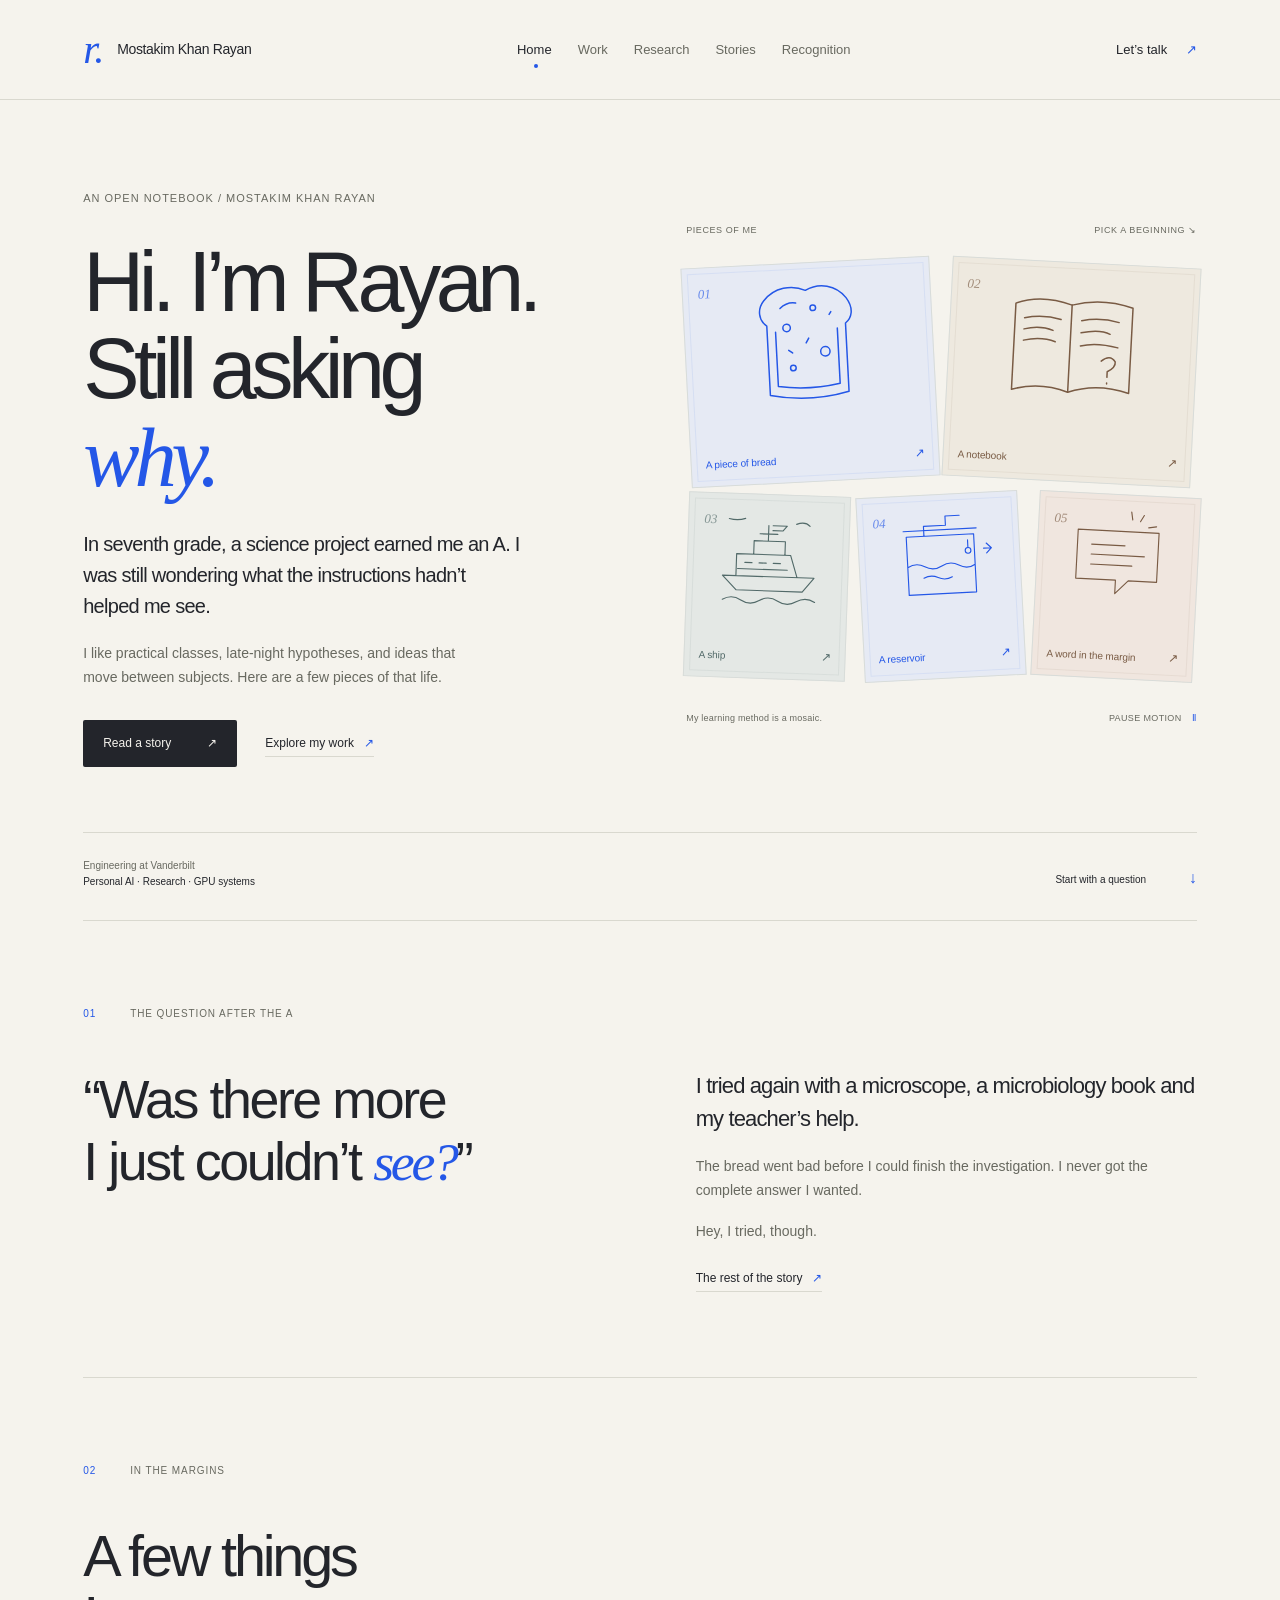
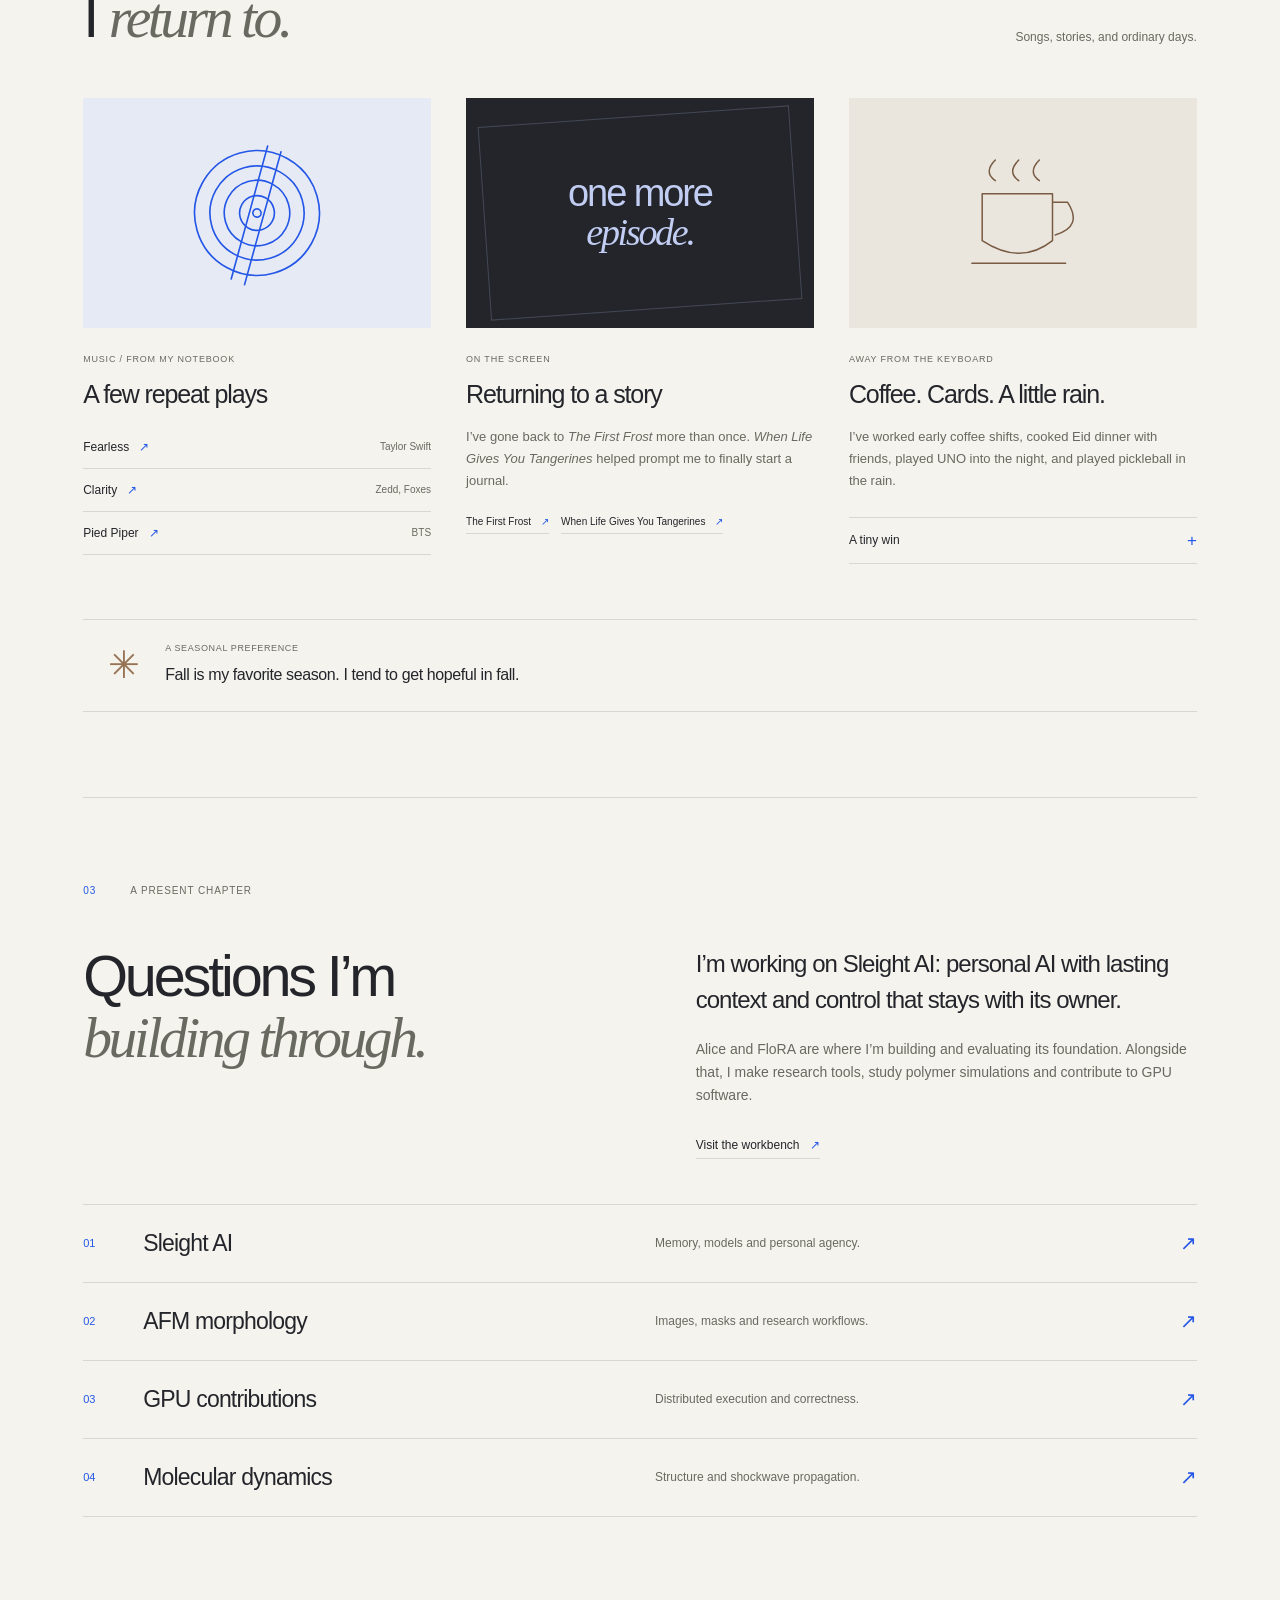
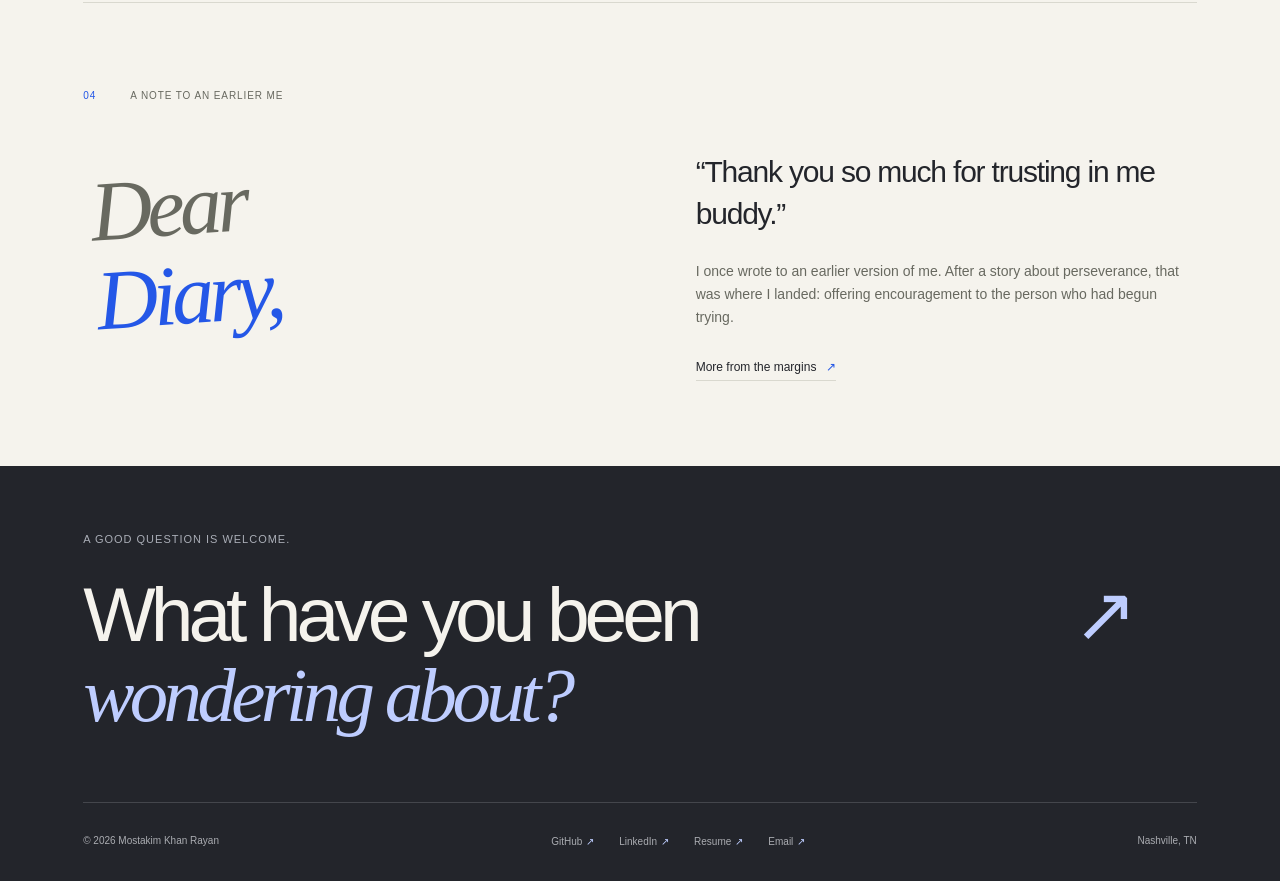
==== commit dbcc1af8: "Reframe portfolio as a personal open notebook" ====
--- a/index.html
+++ b/index.html
@@ -1,97 +1,134 @@
 <!doctype html>
 
 <html lang="en">
+
 <head>
+
 <meta charset="utf-8">
+
 <meta name="viewport" content="width=device-width, initial-scale=1">
 
-<title>Personal AI, research & GPU systems — Mostakim Khan Rayan</title>
-<meta name="description" content="Rayan builds personal AI, scientific software and GPU systems. Explore Sleight AI, research, open-source contributions and selected work.">
+
+<title>Rayan — An open notebook</title>
+
+<meta name="description" content="Meet Rayan through stories, questions and small things: an open notebook alongside personal AI, scientific research and GPU work.">
+
 
 <meta name="theme-color" content="#f5f3ed">
-<meta property="og:title" content="Personal AI, research & GPU systems — Mostakim Khan Rayan">
-<meta property="og:description" content="Personal AI. Scientific software. Closer to the hardware.">
+
+<meta property="og:title" content="Rayan — An open notebook">
+
+<meta property="og:description" content="An open notebook: stories, questions, personal AI and the things I return to.">
+
 <meta property="og:image" content="https://nine-winged.github.io/Portfolio/assets/img/og-card.svg">
+
 <meta property="og:url" content="https://nine-winged.github.io/Portfolio/">
+
 <meta property="og:type" content="website">
 
+
 <link rel="canonical" href="https://nine-winged.github.io/Portfolio/">
+
 <link rel="icon" href="assets/img/favicon.svg" type="image/svg+xml">
+
 <link rel="manifest" href="manifest.webmanifest">
+
 <link rel="stylesheet" href="assets/css/styles.css">
+
 
 <meta name="google-site-verification" content="7lMuGZhJcq9g-JqPWl0R5jy_7q_wHFFUK9ucJxF-_5k"></head>
 
 <body><a class="skip-link" href="#main">Skip to content</a>
+
 <header class="site-header"><a class="brand" href="index.html" aria-label="Mostakim Khan Rayan home"><span class="brand-symbol" aria-hidden="true">r.</span><span>Mostakim Khan Rayan</span></a><button class="menu-toggle" type="button" aria-expanded="false" aria-controls="navigation">Menu <span aria-hidden="true">+</span></button>
-<nav id="navigation" aria-label="Primary navigation"><a href="index.html" aria-current="page">Home</a><a href="work.html">Work</a><a href="research.html">Research</a><a href="journey.html">About</a><a href="achievements.html">Recognition</a></nav>
+
+<nav id="navigation" aria-label="Primary navigation"><a href="index.html" aria-current="page">Home</a><a href="work.html">Work</a><a href="research.html">Research</a><a href="journey.html">Stories</a><a href="achievements.html">Recognition</a></nav>
 <a class="header-contact" href="mailto:md.mostakim.khan@vanderbilt.edu">Let’s talk <span aria-hidden="true">↗</span></a></header>
 
+
 <main id="main">
-<section class="hero">
+<section class="notebook-hero">
 
-<div class="hero-copy"><p class="eyebrow"><span class="live-dot"></span> Rayan / Engineer & researcher</p><h1>Making<br>intelligence<br><em>personal.</em></h1><p class="hero-deck">I’m Mostakim Khan Rayan. I build personal AI, contribute to GPU software, and make tools for scientific research.</p>
-<div class="hero-links"><a class="button" href="work.html">Explore my work <span aria-hidden="true">↗</span></a><a class="text-link" href="assets/docs/Mostakim_Khan_Rayan_Resume.pdf">Resume<span aria-hidden="true"> ↗</span></a></div>
+<div class="notebook-intro"><p class="eyebrow">An open notebook / Mostakim Khan Rayan</p><h1>Hi. I’m Rayan.<br>Still asking<br><em>why.</em></h1><p class="notebook-deck">In seventh grade, a science project earned me an A. I was still wondering what the instructions hadn’t helped me see.</p><p class="notebook-sub">I like practical classes, late-night hypotheses, and ideas that move between subjects. Here are a few pieces of that life.</p>
+<div class="hero-links"><a class="button" href="journey.html">Read a story <span aria-hidden="true">↗</span></a><a class="text-link" href="work.html">Explore my work<span aria-hidden="true"> ↗</span></a></div>
 </div>
 
-<div class="hero-art">
-<div class="art-coordinates" aria-hidden="true"><span>FORM / 001</span><span>CONTINUOUS FIELD</span></div>
-<canvas id="contour" aria-label="Animated abstract cobalt contour sculpture" role="img"></canvas>
-<div class="art-footer"><span aria-hidden="true">An evolving shape.</span><button class="motion-toggle" type="button" hidden aria-label="Pause animation">Pause motion <span aria-hidden="true">Ⅱ</span></button></div>
+<div class="mosaic-wrap">
+<div class="mosaic-heading"><span>Pieces of me</span><span>Pick a beginning ↘</span></div>
+<div class="personal-mosaic"><a class="mosaic-tile tile-1" href="journey.html#bread"><span class="tile-number" aria-hidden="true">01</span><svg viewBox="0 0 176 176" class="object-drawing" fill="none" stroke="currentColor" stroke-width="1.6" stroke-linecap="round" stroke-linejoin="round" aria-hidden="true"><path d="M44 65C35 58 35 46 42 38C54 24 73 22 87 29C102 21 120 25 130 39C138 51 135 61 128 66L128 139Q86 149 44 139Z"/><path d="M53 72V130Q86 136 119 130V71"/><circle cx="65" cy="68" r="4"/><circle cx="94" cy="48" r="3"/><circle cx="105" cy="95" r="5"/><circle cx="70" cy="111" r="3"/><path d="M59 47q8-7 17-5M88 80l-3 5m-19 7l4 3M113 53l-2 3"/></svg><span class="tile-name">A piece of bread<span aria-hidden="true">↗</span></span></a><a class="mosaic-tile tile-2" href="journey.html#mosaic"><span class="tile-number" aria-hidden="true">02</span><svg viewBox="0 0 176 176" class="object-drawing" fill="none" stroke="currentColor" stroke-width="1.6" stroke-linecap="round" stroke-linejoin="round" aria-hidden="true"><path d="M25 46Q52 35 85 45Q117 35 150 45V136Q116 126 85 138Q55 128 25 138Z"/><path d="M85 45V138M35 61q20-5 39 0M35 73q17-5 31 0M35 85q19-5 34 0M96 61q20-5 40 0M96 74q20-5 31 0M96 88q17-5 40 0"/><path d="M119 103q9-8 15 0q1 6-8 11v6M126 126v1"/></svg><span class="tile-name">A notebook<span aria-hidden="true">↗</span></span></a><a class="mosaic-tile tile-3" href="journey.html#sea"><span class="tile-number" aria-hidden="true">03</span><svg viewBox="0 0 176 176" class="object-drawing" fill="none" stroke="currentColor" stroke-width="1.6" stroke-linecap="round" stroke-linejoin="round" aria-hidden="true"><path d="M24 115H153L137 135H44ZM43 115V84H119L129 115M67 84V65H111V84M87 65V43M75 55H100M93 43H113L107 50H93"/><path d="M55 96H65M75 96H85M95 96H105M45 105H115M25 149q13-8 26 0t26 0t26 0t26 0t26 0M31 35q12 3 23-1M126 40q12-5 19 2"/></svg><span class="tile-name">A ship<span aria-hidden="true">↗</span></span></a><a class="mosaic-tile tile-4" href="journey.html#reservoir"><span class="tile-number" aria-hidden="true">04</span><svg viewBox="0 0 176 176" class="object-drawing" fill="none" stroke="currentColor" stroke-width="1.6" stroke-linecap="round" stroke-linejoin="round" aria-hidden="true"><path d="M42 57H137V139H42ZM42 100q12-7 24 0t24 0t24 0t23 0M64 116q10-5 20 0t20 0M38 49H141M67 57V43H98V30M98 30h20"/><circle cx="128" cy="80" r="4"/><path d="M128 76V65M150 78h11m-7-7 7 7-7 7"/></svg><span class="tile-name">A reservoir<span aria-hidden="true">↗</span></span></a><a class="mosaic-tile tile-5" href="journey.html#context"><span class="tile-number" aria-hidden="true">05</span><svg viewBox="0 0 176 176" class="object-drawing" fill="none" stroke="currentColor" stroke-width="1.6" stroke-linecap="round" stroke-linejoin="round" aria-hidden="true"><path d="M30 51H144V120H104L86 139V120H30Z"/><path d="M50 71h47M50 85h75M50 99h58"/><path d="M117 36l5-9m7 17 11-2m-34-8-2-11"/></svg><span class="tile-name">A word in the margin<span aria-hidden="true">↗</span></span></a></div>
+<div class="mosaic-footer"><span>My learning method is a mosaic.</span><button type="button" class="notebook-motion" aria-label="Pause mosaic motion" hidden>Pause motion <span aria-hidden="true">Ⅱ</span></button></div>
 </div>
 
-<div class="hero-bottom"><span>Electrical & Computer Engineering<br><strong>Vanderbilt University</strong></span><span>Based in Nashville, TN<br><strong>Building across disciplines</strong></span><a href="#selected">Selected work <span aria-hidden="true">↓</span></a></div>
+<div class="notebook-bottom"><span>Engineering at Vanderbilt<br><strong>Personal AI · Research · GPU systems</strong></span><a href="#the-question">Start with a question <span aria-hidden="true">↓</span></a></div>
 </section>
 
-<section class="focus-section">
-<div class="section-label"><span>01</span><span>Current focus</span></div>
-<div class="focus-grid"><h2>An AI that grows<br>with <em>one person.</em></h2>
-<div><p class="large-copy">I’m building Sleight AI: a personal AI with lasting context, useful judgment, and control that stays with its owner.</p><p>Alice and FloRA are the engineering foundation—memory, trained model components, and the contracts that keep them connected. The project is in active development.</p><a class="text-link" href="work.html#ai">Inside the build <span aria-hidden="true">↗</span></a></div>
+<section class="opening-story" id="the-question">
+<div class="section-label"><span>01</span><span>The question after the A</span></div>
+<div class="opening-grid"><blockquote>“Was there more<br>I just couldn’t <em>see?</em>”</blockquote>
+<div><p class="large-copy">I tried again with a microscope, a microbiology book and my teacher’s help.</p><p>The bread went bad before I could finish the investigation. I never got the complete answer I wanted.</p><p>Hey, I tried, though.</p><a class="text-link" href="journey.html#bread">The rest of the story<span aria-hidden="true"> ↗</span></a></div>
 </div>
 </section>
 
-<section id="selected" class="selected-section">
-<div class="section-label"><span>02</span><span>Selected work</span></div>
-<div class="section-heading"><h2>From models<br>to <em>working systems.</em></h2><a class="text-link" href="work.html">All work <span aria-hidden="true">↗</span></a></div>
-<div class="selected-grid">
-<a class="selected-project" href="work.html#ai">
-<div class="project-art art-ai" aria-hidden="true"><span class="art-index">01</span>
-<div class="art-shape"></div>
-<span class="art-caption">memory / model / agency</span></div>
-<div class="project-title"><h3>Sleight AI</h3><span aria-hidden="true">↗</span></div>
-<p>Personal models, memory and agency.</p><span class="project-meta">Independent build · In development</span></a>
-<a class="selected-project" href="work.html#afm">
-<div class="project-art art-afm" aria-hidden="true"><span class="art-index">02</span>
-<div class="art-shape"></div>
-<span class="art-caption">image → morphology</span></div>
-<div class="project-title"><h3>Seeing at the nanoscale</h3><span aria-hidden="true">↗</span></div>
-<p>An image-to-report workflow for AFM research.</p><span class="project-meta">Research software · Public preprint</span></a>
-<a class="selected-project" href="work.html#gpu">
-<div class="project-art art-gpu" aria-hidden="true"><span class="art-index">03</span>
-<div class="art-shape"></div>
-<span class="art-caption">parallel / collective</span></div>
-<div class="project-title"><h3>Closer to the hardware</h3><span aria-hidden="true">↗</span></div>
-<p>Distributed GPU computing and CUDA fixes.</p><span class="project-meta">Open source · AMD ROCm / NVIDIA RAFT</span></a>
-<a class="selected-project" href="work.html#md">
-<div class="project-art art-md" aria-hidden="true"><span class="art-index">04</span>
-<div class="art-shape"></div>
-<span class="art-caption">structure / propagation</span></div>
-<div class="project-title"><h3>Following a shockwave</h3><span aria-hidden="true">↗</span></div>
-<p>Molecular dynamics, polymers and HPC.</p><span class="project-meta">Scientific computing · Ongoing research</span></a></div>
+<section class="life-margin" id="in-the-margins">
+<div class="section-label"><span>02</span><span>In the margins</span></div>
+<div class="section-heading"><h2>A few things<br>I <em>return to.</em></h2><p class="section-aside">Songs, stories, and ordinary days.</p></div>
+<div class="margin-grid">
+
+<article class="margin-item">
+<div class="margin-art record-art"><svg viewBox="0 0 176 176" class="object-drawing" fill="none" stroke="currentColor" stroke-width="1.6" stroke-linecap="round" stroke-linejoin="round" aria-hidden="true"><circle cx="88" cy="88" r="61"/><circle cx="88" cy="88" r="46"/><circle cx="88" cy="88" r="32"/><circle cx="88" cy="88" r="17"/><circle cx="88" cy="88" r="4"/><path d="M116 28L46 143M127 37L57 152"/></svg></div>
+<p class="eyebrow">Music / From my notebook</p><h3>A few repeat plays</h3>
+<ul class="rotation-list">
+
+<li><a class="text-link" href="https://open.spotify.com/track/6Eu31gddWw0gOGO506pJYA" target="_blank" rel="noopener noreferrer">Fearless<span aria-hidden="true"> ↗</span></a><span>Taylor Swift</span></li>
+
+<li><a class="text-link" href="https://open.spotify.com/track/60wwxj6Dd9NJlirf84wr2c" target="_blank" rel="noopener noreferrer">Clarity<span aria-hidden="true"> ↗</span></a><span>Zedd, Foxes</span></li>
+
+<li><a class="text-link" href="https://open.spotify.com/track/1ZPeaPDjQOOC8hw1mNjyjF" target="_blank" rel="noopener noreferrer">Pied Piper<span aria-hidden="true"> ↗</span></a><span>BTS</span></li>
+</ul>
+</article>
+
+<article class="margin-item watch-item">
+<div class="margin-art watch-art" aria-hidden="true"><span>one more<br><em>episode.</em></span><i></i></div>
+<p class="eyebrow">On the screen</p><h3>Returning to a story</h3><p>I’ve gone back to <em>The First Frost</em> more than once. <em>When Life Gives You Tangerines</em> helped prompt me to finally start a journal.</p>
+<div class="link-group"><a class="text-link" href="https://www.netflix.com/title/81956912?src=tudum&amp;trkId=259776131" target="_blank" rel="noopener noreferrer">The First Frost<span aria-hidden="true"> ↗</span></a><a class="text-link" href="https://www.netflix.com/re-en/title/81681535" target="_blank" rel="noopener noreferrer">When Life Gives You Tangerines<span aria-hidden="true"> ↗</span></a></div>
+</article>
+
+<article class="margin-item">
+<div class="margin-art coffee-art"><svg viewBox="0 0 176 176" class="object-drawing" fill="none" stroke="currentColor" stroke-width="1.6" stroke-linecap="round" stroke-linejoin="round" aria-hidden="true"><path d="M45 68H120V118Q86 145 45 118ZM120 77H136Q153 103 123 112M34 142H134M59 54q-13-9 0-22M84 54q-13-9 0-22M106 54q-13-9 0-22"/></svg></div>
+<p class="eyebrow">Away from the keyboard</p><h3>Coffee. Cards. A little rain.</h3><p>I’ve worked early coffee shifts, cooked Eid dinner with friends, played UNO into the night, and played pickleball in the rain.</p>
+<details class="margin-note">
+<summary>A tiny win <span aria-hidden="true">+</span></summary><p>Four UNO games after dinner. I won two. Worth a line in the diary, apparently.</p></details>
+</article>
+    </div>
+<aside class="season-note"><span class="season-symbol" aria-hidden="true">✳</span><p><span class="eyebrow">A seasonal preference</span>Fall is my favorite season. I tend to get hopeful in fall.</p></aside>
 </section>
 
-<section class="about-strip">
-<div class="section-label"><span>03</span><span>A little context</span></div>
-<div class="about-grid"><p class="large-copy">My first useful system was a water-reservoir controller for a building of 64 families. I still like the same kind of problem: something real, a little messy, and worth making work.</p>
-<div><p>Robotics led me to research. Exchange programs in Japan and the United States widened that path. Today I study ECE at Vanderbilt and work between models, scientific software and the machines underneath.</p><a class="text-link" href="journey.html">More about me <span aria-hidden="true">↗</span></a></div>
+<section class="present-chapter">
+<div class="section-label"><span>03</span><span>A present chapter</span></div>
+<div class="focus-grid"><h2>Questions I’m<br><em>building through.</em></h2>
+<div><p class="large-copy">I’m working on Sleight AI: personal AI with lasting context and control that stays with its owner.</p><p>Alice and FloRA are where I’m building and evaluating its foundation. Alongside that, I make research tools, study polymer simulations and contribute to GPU software.</p><a class="text-link" href="work.html">Visit the workbench<span aria-hidden="true"> ↗</span></a></div>
+</div>
+<div class="work-links"><a href="work.html#ai"><span>01</span><h3>Sleight AI</h3><p>Memory, models and personal agency.</p><span aria-hidden="true">↗</span></a><a href="work.html#afm"><span>02</span><h3>AFM morphology</h3><p>Images, masks and research workflows.</p><span aria-hidden="true">↗</span></a><a href="work.html#gpu"><span>03</span><h3>GPU contributions</h3><p>Distributed execution and correctness.</p><span aria-hidden="true">↗</span></a><a href="work.html#md"><span>04</span><h3>Molecular dynamics</h3><p>Structure and shockwave propagation.</p><span aria-hidden="true">↗</span></a></div>
+</section>
+
+<section class="diary-section">
+<div class="section-label"><span>04</span><span>A note to an earlier me</span></div>
+<div class="diary-grid">
+<div class="diary-mark" aria-hidden="true">Dear<br><em>Diary,</em></div>
+<div><blockquote>“Thank you so much for trusting in me buddy.”</blockquote><p>I once wrote to an earlier version of me. After a story about perseverance, that was where I landed: offering encouragement to the person who had begun trying.</p><a class="text-link" href="journey.html#small-things">More from the margins<span aria-hidden="true"> ↗</span></a></div>
 </div>
 </section>
 </main>
+
 <footer class="site-footer">
-<div class="footer-top"><p class="eyebrow">Have something in mind?</p><a class="contact-display" href="mailto:md.mostakim.khan@vanderbilt.edu">Let’s make<br><em>something useful.</em><span aria-hidden="true">↗</span></a></div>
+
+<div class="footer-top"><p class="eyebrow">A good question is welcome.</p><a class="contact-display" href="mailto:md.mostakim.khan@vanderbilt.edu">What have you been<br><em>wondering about?</em><span aria-hidden="true">↗</span></a></div>
+
 <div class="footer-bottom"><span>© 2026 Mostakim Khan Rayan</span>
-<div><a class="text-link" href="https://github.com/NIne-WIngEd" target="_blank" rel="noopener noreferrer">GitHub<span aria-hidden="true"> ↗</span></a><a class="text-link" href="https://www.linkedin.com/in/mk-rayan/" target="_blank" rel="noopener noreferrer">LinkedIn<span aria-hidden="true"> ↗</span></a><a class="text-link" href="mailto:md.mostakim.khan@vanderbilt.edu">Email<span aria-hidden="true"> ↗</span></a></div>
+
+<div><a class="text-link" href="https://github.com/NIne-WIngEd" target="_blank" rel="noopener noreferrer">GitHub<span aria-hidden="true"> ↗</span></a><a class="text-link" href="https://www.linkedin.com/in/mk-rayan/" target="_blank" rel="noopener noreferrer">LinkedIn<span aria-hidden="true"> ↗</span></a><a class="text-link" href="assets/docs/Mostakim_Khan_Rayan_Resume.pdf">Resume<span aria-hidden="true"> ↗</span></a><a class="text-link" href="mailto:md.mostakim.khan@vanderbilt.edu">Email<span aria-hidden="true"> ↗</span></a></div>
 <span>Nashville, TN</span></div>
 </footer>
+
 <script src="assets/js/main.js" defer></script></body>
 </html>
--- a/assets/css/styles.css
+++ b/assets/css/styles.css
@@ -1256,3 +1256,1178 @@
     transform:rotate(-25deg);
   }
 }
+/* An open notebook: objects, stories, and a little space to wander. */
+.notebook-hero {
+  display:grid;
+  grid-template-columns:1.05fr 1fr;
+  gap:35px 6%;
+  padding:75px 0 30px;
+}
+.notebook-intro {
+  padding-top:15px;
+  min-width:0;
+}
+.notebook-intro h1 {
+  font-size:clamp(65px,6.6vw,103px);
+  line-height:1.04;
+  margin:32px 0 27px;
+  letter-spacing:-.065em;
+}
+.notebook-intro h1 em {
+  color:var(--blue);
+}
+.notebook-deck {
+  font-size:20px;
+  line-height:1.55;
+  letter-spacing:-.035em;
+  max-width:440px;
+}
+.notebook-sub {
+  font-size:14px;
+  color:var(--muted);
+  max-width:400px;
+  margin-top:20px;
+  line-height:1.7;
+}
+.mosaic-wrap {
+  align-self:center;
+  min-width:0;
+  padding:15px 0 0;
+}
+.mosaic-heading,.mosaic-footer {
+  display:flex;
+  align-items:center;
+  justify-content:space-between;
+  font-size:9px;
+  line-height:1.5;
+  color:var(--muted);
+  letter-spacing:.065em;
+  text-transform:uppercase;
+  gap:18px;
+}
+.mosaic-heading {
+  margin-bottom:25px;
+}
+.mosaic-footer {
+  margin-top:25px;
+  letter-spacing:.025em;
+  text-transform:none;
+}
+.personal-mosaic {
+  display:grid;
+  grid-template-columns:repeat(6,1fr);
+  grid-template-rows:220px 185px;
+  gap:12px;
+  position:relative;
+}
+.mosaic-tile {
+  position:relative;
+  display:flex;
+  flex-direction:column;
+  align-items:center;
+  justify-content:center;
+  min-width:0;
+  border:1px solid #d8dcd9;
+  background:#ecebdf;
+  color:#586952;
+  transition:background .25s,box-shadow .25s;
+  isolation:isolate;
+}
+.mosaic-tile::before {
+  content:'';
+  position:absolute;
+  inset:5px;
+  border:1px solid currentColor;
+  opacity:.08;
+  pointer-events:none;
+}
+.mosaic-tile:hover {
+  box-shadow:0 4px 15px #23252b0a;
+  background:#e7eadf;
+}
+.tile-1 {
+  grid-column:1/4;
+  grid-row:1;
+  transform:rotate(-3deg);
+  background:#e6eaf4;
+  color:var(--blue);
+}
+.tile-2 {
+  grid-column:4/7;
+  grid-row:1;
+  transform:rotate(3deg);
+  background:#eee9df;
+  color:#795b44;
+}
+.tile-3 {
+  grid-column:1/3;
+  grid-row:2;
+  transform:rotate(2deg);
+  background:#e4e8e5;
+  color:#526a69;
+}
+.tile-4 {
+  grid-column:3/5;
+  grid-row:2;
+  transform:rotate(-3deg);
+  background:#e6eaf4;
+  color:var(--blue);
+}
+.tile-5 {
+  grid-column:5/7;
+  grid-row:2;
+  transform:rotate(3deg);
+  background:#f0e6df;
+  color:#795b44;
+}
+.tile-number {
+  position:absolute;
+  top:15px;
+  left:15px;
+  font-family:var(--serif);
+  font-style:italic;
+  font-size:13px;
+  opacity:.65;
+}
+.object-drawing {
+  width:160px;
+  height:160px;
+  flex-shrink:0;
+  display:block;
+}
+.tile-1 .object-drawing,.tile-2 .object-drawing {
+  width:165px;
+  height:165px;
+}
+.tile-3 .object-drawing,.tile-4 .object-drawing,.tile-5 .object-drawing {
+  width:125px;
+  height:125px;
+}
+.tile-name {
+  display:flex;
+  justify-content:space-between;
+  align-items:center;
+  width:100%;
+  padding:0 14px 14px;
+  gap:6px;
+  font-size:10px;
+  letter-spacing:-.01em;
+  line-height:1.3;
+  margin-top:auto;
+}
+.tile-name>span {
+  font-size:12px;
+}
+.notebook-motion {
+  background:transparent;
+  padding:8px 0;
+  flex-shrink:0;
+  font-size:9px;
+  text-transform:uppercase;
+  letter-spacing:.04em;
+}
+.notebook-motion span {
+  color:var(--blue);
+  margin-left:8px;
+}
+.mosaic-ready .object-drawing {
+  animation:mosaic-drift 13s ease-in-out infinite;
+  animation-play-state:paused;
+}
+.mosaic-ready[data-paused="false"] .object-drawing {
+  animation-play-state:running;
+}
+.mosaic-ready .tile-2 .object-drawing {
+  animation-delay:-3s;
+}
+.mosaic-ready .tile-3 .object-drawing {
+  animation-delay:-6s;
+}
+.mosaic-ready .tile-4 .object-drawing {
+  animation-delay:-9s;
+}
+.mosaic-ready .tile-5 .object-drawing {
+  animation-delay:-11s;
+}
+@keyframes mosaic-drift {
+  0%,100% {
+    transform:translateY(0) rotate(0);
+  }
+  50% {
+    transform:translateY(-5px) rotate(2deg);
+  }
+}
+.notebook-bottom {
+  grid-column:1/-1;
+  border-top:1px solid var(--line);
+  padding-top:25px;
+  margin-top:30px;
+  display:flex;
+  justify-content:space-between;
+  align-items:end;
+  font-size:10px;
+  line-height:1.6;
+  color:var(--muted);
+}
+.notebook-bottom strong {
+  font-weight:400;
+  color:var(--ink);
+}
+.notebook-bottom a {
+  font-size:10px;
+  color:var(--ink);
+}
+.notebook-bottom a span {
+  color:var(--blue);
+  margin-left:40px;
+  font-size:16px;
+}
+.opening-story,.life-margin,.present-chapter,.diary-section {
+  padding:85px 0;
+  border-top:1px solid var(--line);
+}
+.opening-grid {
+  display:grid;
+  grid-template-columns:1fr 1fr;
+  gap:10%;
+}
+blockquote {
+  margin:0;
+}
+.opening-grid blockquote {
+  font-size:clamp(40px,4.2vw,65px);
+  line-height:1.15;
+  letter-spacing:-.045em;
+}
+.opening-grid blockquote em {
+  color:var(--blue);
+}
+.opening-grid .large-copy {
+  font-size:22px;
+  margin-bottom:20px;
+}
+.opening-grid p:not(.large-copy) {
+  font-size:14px;
+  color:var(--muted);
+}
+.opening-grid .text-link {
+  margin-top:22px;
+}
+.life-margin .section-heading {
+  gap:25px;
+}
+.section-aside {
+  color:var(--muted);
+  font-size:12px;
+  max-width:190px;
+}
+.margin-grid {
+  display:grid;
+  grid-template-columns:repeat(3,1fr);
+  gap:35px;
+}
+.margin-art {
+  height:230px;
+  display:flex;
+  justify-content:center;
+  align-items:center;
+  color:var(--blue);
+  margin-bottom:25px;
+  position:relative;
+  overflow:hidden;
+}
+.record-art {
+  background:#e6eaf4;
+}
+.record-art .object-drawing {
+  width:180px;
+  height:180px;
+  transform:rotate(-16deg);
+}
+.coffee-art {
+  background:#eae6dd;
+  color:#795b44;
+}
+.coffee-art .object-drawing {
+  width:165px;
+  height:165px;
+}
+.watch-art {
+  background:var(--ink);
+  color:#c1cdf2;
+  text-align:center;
+}
+.watch-art>span {
+  font-size:38px;
+  line-height:1.03;
+  letter-spacing:-.055em;
+  z-index:1;
+}
+.watch-art>i {
+  position:absolute;
+  inset:18px;
+  border:1px solid #c1cdf235;
+  transform:rotate(-4deg);
+}
+.margin-item h3 {
+  font-size:25px;
+  line-height:1.15;
+  letter-spacing:-.045em;
+  margin:14px 0 17px;
+}
+.margin-item p:not(.eyebrow) {
+  font-size:13px;
+  line-height:1.7;
+  color:var(--muted);
+}
+.margin-item p em {
+  font-family:var(--sans);
+  letter-spacing:0;
+  font-style:italic;
+}
+.margin-item .eyebrow {
+  font-size:9px;
+}
+.margin-item .link-group {
+  gap:12px;
+  margin-top:18px;
+}
+.margin-item .link-group .text-link {
+  font-size:10px;
+}
+.rotation-list {
+  list-style:none;
+  margin:0;
+  padding:0;
+}
+.rotation-list li {
+  display:flex;
+  justify-content:space-between;
+  align-items:center;
+  gap:15px;
+  padding:8px 0;
+  border-bottom:1px solid var(--line);
+}
+.rotation-list .text-link {
+  font-size:12px;
+  border-bottom:0;
+}
+.rotation-list li>span {
+  font-size:10px;
+  color:var(--muted);
+  text-align:right;
+}
+.margin-note {
+  border-top:1px solid var(--line);
+  border-bottom:1px solid var(--line);
+  margin-top:25px;
+  font-size:12px;
+  line-height:1.7;
+}
+.margin-note summary {
+  display:flex;
+  justify-content:space-between;
+  gap:18px;
+  align-items:center;
+  cursor:pointer;
+  list-style:none;
+  padding:12px 0;
+}
+.margin-note summary::-webkit-details-marker {
+  display:none;
+}
+.margin-note summary>span {
+  color:var(--blue);
+  font-size:17px;
+  transition:transform .2s;
+  line-height:1;
+}
+.margin-note[open] summary>span {
+  transform:rotate(45deg);
+}
+.margin-note>p {
+  font-size:12px!important;
+  margin:3px 0 18px;
+  color:var(--muted);
+}
+.season-note {
+  display:flex;
+  gap:25px;
+  align-items:center;
+  margin-top:55px;
+  padding:22px 25px;
+  border-top:1px solid var(--line);
+  border-bottom:1px solid var(--line);
+}
+.season-symbol {
+  font-size:38px;
+  line-height:1;
+  color:#977355;
+}
+.season-note p {
+  font-size:16px;
+  letter-spacing:-.025em;
+}
+.season-note .eyebrow {
+  display:block;
+  font-size:9px;
+  margin-bottom:7px;
+  letter-spacing:.07em;
+}
+.present-chapter .focus-grid {
+  margin-bottom:45px;
+}
+.work-links {
+  border-top:1px solid var(--line);
+}
+.work-links>a {
+  display:grid;
+  grid-template-columns:35px 1fr 1fr 30px;
+  align-items:center;
+  gap:25px;
+  border-bottom:1px solid var(--line);
+  padding:22px 0;
+  transition:padding .25s;
+}
+.work-links>a:hover {
+  padding-left:8px;
+  padding-right:8px;
+}
+.work-links h3 {
+  font-size:23px;
+  line-height:1.2;
+  letter-spacing:-.035em;
+}
+.work-links p {
+  color:var(--muted);
+  font-size:12px;
+}
+.work-links>a>span {
+  color:var(--blue);
+  font-size:11px;
+}
+.work-links>a>span:last-child {
+  text-align:right;
+  font-size:20px;
+}
+.diary-grid {
+  display:grid;
+  grid-template-columns:1fr 1fr;
+  gap:10%;
+}
+.diary-mark {
+  font-family:var(--serif);
+  font-style:italic;
+  font-size:85px;
+  line-height:1.05;
+  letter-spacing:-.06em;
+  color:var(--muted);
+  transform:rotate(-4deg);
+  padding-left:12px;
+}
+.diary-mark em {
+  color:var(--blue);
+}
+.diary-grid blockquote {
+  font-size:30px;
+  line-height:1.4;
+  letter-spacing:-.04em;
+  margin-bottom:25px;
+}
+.diary-grid p {
+  font-size:14px;
+  color:var(--muted);
+}
+.diary-grid .text-link {
+  margin-top:25px;
+}
+.story-index {
+  padding:45px 0 55px;
+}
+.story-index .section-label {
+  margin-bottom:25px;
+}
+.story-index-grid {
+  display:grid;
+  grid-template-columns:1fr 1fr;
+  gap:0 50px;
+}
+.story-index-grid>a {
+  display:grid;
+  grid-template-columns:25px 1fr 20px;
+  gap:15px;
+  border-top:1px solid var(--line);
+  padding:20px 0;
+  align-items:start;
+}
+.story-index-grid>a>span {
+  font-size:11px;
+  color:var(--blue);
+  padding-top:3px;
+}
+.story-index-grid h2 {
+  font-size:22px;
+  line-height:1.3;
+  letter-spacing:-.035em;
+}
+.story-entry {
+  display:grid;
+  grid-template-columns:230px minmax(0,720px);
+  gap:8%;
+  padding:70px 0 80px;
+  border-top:1px solid var(--line);
+  scroll-margin-top:40px;
+  justify-content:space-between;
+}
+.story-number {
+  font-family:var(--serif);
+  font-style:italic;
+  color:var(--blue);
+  font-size:24px;
+}
+.story-aside>.object-drawing {
+  width:180px;
+  height:180px;
+  margin:20px 0;
+  color:var(--blue);
+}
+.story-aside>.eyebrow {
+  display:block;
+  font-size:9px;
+}
+.story-aside>.text-link {
+  margin-top:25px;
+  font-size:11px;
+}
+.story-aside .margin-note {
+  max-width:220px;
+}
+.story-aside .margin-note summary {
+  font-size:11px;
+}
+.story-body h2 {
+  font-size:46px;
+  line-height:1.15;
+  letter-spacing:-.05em;
+  max-width:640px;
+}
+.story-body .story-deck {
+  font-family:var(--serif);
+  font-style:italic;
+  font-size:21px;
+  line-height:1.5;
+  letter-spacing:-.025em;
+  color:var(--muted);
+  margin:21px 0 35px;
+}
+.story-body>p:not(.story-deck) {
+  font-size:17px;
+  line-height:1.85;
+  letter-spacing:-.01em;
+  color:#44463f;
+}
+.story-body>p+p {
+  margin-top:22px;
+}
+.back-to-stories {
+  display:inline-block;
+  margin-top:40px;
+  color:var(--muted);
+  font-size:10px;
+  border-bottom:1px solid var(--line);
+  padding-bottom:4px;
+}
+.small-things {
+  padding:65px 0 90px;
+  border-top:1px solid var(--line);
+}
+.small-things-grid {
+  display:grid;
+  grid-template-columns:repeat(3,1fr);
+  gap:45px;
+}
+.small-things-grid .object-drawing {
+  color:var(--blue);
+  width:120px;
+  height:120px;
+  margin-bottom:25px;
+}
+.detour-symbol {
+  display:block;
+  height:120px;
+  font-family:var(--serif);
+  font-size:100px;
+  line-height:1;
+  margin-bottom:25px;
+  color:var(--blue);
+}
+.small-things-grid h2 {
+  font-size:26px;
+  line-height:1.2;
+  margin-bottom:18px;
+}
+.small-things-grid p {
+  font-size:13px;
+  line-height:1.75;
+  color:var(--muted);
+}
+.small-diary {
+  margin-top:60px;
+  padding-top:40px;
+  border-top:1px solid var(--line);
+  max-width:760px;
+}
+.small-diary blockquote {
+  font-family:var(--serif);
+  font-style:italic;
+  font-size:32px;
+  line-height:1.4;
+  letter-spacing:-.035em;
+  margin:22px 0;
+}
+.small-diary p {
+  font-size:14px;
+  color:var(--muted);
+}
+.work-question {
+  border-left:1px solid var(--blue);
+  margin-top:25px;
+  padding-left:20px;
+}
+.work-question>.eyebrow {
+  font-size:9px;
+  color:var(--blue);
+}
+.work-question h3 {
+  font-size:20px;
+  line-height:1.3;
+  margin:10px 0;
+}
+.work-question>p {
+  font-size:12px;
+  line-height:1.7;
+  color:var(--muted);
+}
+.research-origin {
+  max-width:730px;
+  border-left:1px solid var(--blue);
+  padding-left:24px;
+  margin-bottom:55px;
+}
+.research-origin>p {
+  font-size:18px;
+  line-height:1.6;
+  letter-spacing:-.025em;
+}
+.research-origin .text-link {
+  margin-top:18px;
+}
+.honor-memory {
+  max-width:560px;
+}
+.honor-row .text-link {
+  margin-top:15px;
+  font-size:10px;
+}
+.reservoir-sketch {
+  margin:40px 0 10px;
+  background:#e7ebf4;
+  padding:24px 28px;
+  color:var(--blue);
+}
+.sketch-heading {
+  display:flex;
+  justify-content:space-between;
+  font-size:9px;
+  letter-spacing:.05em;
+  text-transform:uppercase;
+  gap:15px;
+}
+.tank-scene {
+  height:200px;
+  position:relative;
+  max-width:360px;
+  margin:25px auto 20px;
+}
+.tank {
+  position:absolute;
+  left:22%;
+  top:32px;
+  width:56%;
+  height:130px;
+  border:1px solid var(--blue);
+  overflow:hidden;
+}
+.tank-water {
+  position:absolute;
+  bottom:0;
+  left:0;
+  width:100%;
+  height:100%;
+  background:#2457e728;
+  transition:height .7s cubic-bezier(.2,.65,.2,1);
+}
+.tank-water::before {
+  content:'';
+  position:absolute;
+  top:0;
+  left:0;
+  right:0;
+  border-top:1px solid var(--blue);
+}
+.tank-sensor {
+  position:absolute;
+  right:8px;
+  top:20px;
+  height:7px;
+  width:7px;
+  border:1px solid var(--blue);
+  border-radius:50%;
+  background:#e7ebf4;
+}
+.tank-pipe {
+  position:absolute;
+  left:13%;
+  top:10px;
+  width:25%;
+  height:46px;
+  border-top:1px solid var(--blue);
+  border-right:1px solid var(--blue);
+}
+.tank-overflow {
+  position:absolute;
+  left:79%;
+  top:39px;
+  width:28px;
+  height:122px;
+  border-top:1px solid var(--blue);
+  border-right:1px dashed var(--blue);
+  opacity:1;
+  transition:opacity .4s;
+}
+.pump-indicator {
+  position:absolute;
+  left:11%;
+  top:5px;
+  width:10px;
+  height:10px;
+  border:1px solid var(--blue);
+  border-radius:50%;
+  background:var(--blue);
+}
+.reservoir-sketch[data-mode="automatic"] .tank-water {
+  height:82%;
+}
+.reservoir-sketch[data-mode="automatic"] .tank-overflow {
+  opacity:0;
+}
+.reservoir-sketch[data-mode="automatic"] .pump-indicator {
+  background:#e7ebf4;
+}
+.reservoir-controls {
+  display:flex;
+  flex-wrap:wrap;
+  gap:8px;
+  justify-content:center;
+  margin-bottom:20px;
+}
+.reservoir-controls button {
+  background:transparent;
+  border:1px solid #2457e75c;
+  padding:8px 14px;
+  border-radius:2px;
+  font-size:11px;
+}
+.reservoir-controls button[aria-pressed="true"] {
+  background:var(--blue);
+  color:#f5f3ed;
+}
+.sketch-result {
+  font-size:12px!important;
+  line-height:1.7;
+  color:var(--ink);
+  min-height:40px;
+}
+.reservoir-sketch figcaption {
+  font-size:10px;
+  line-height:1.65;
+  color:var(--muted);
+  padding-top:17px;
+  margin-top:17px;
+  border-top:1px solid #2457e730;
+}
+@media(max-width:1050px) {
+  .notebook-hero {
+    gap:35px 5%;
+  }
+  .notebook-intro h1 {
+    font-size:75px;
+  }
+  .notebook-deck {
+    font-size:18px;
+  }
+  .personal-mosaic {
+    grid-template-rows:200px 165px;
+    gap:10px;
+  }
+  .tile-1 .object-drawing,.tile-2 .object-drawing {
+    width:145px;
+    height:145px;
+  }
+  .tile-3 .object-drawing,.tile-4 .object-drawing,.tile-5 .object-drawing {
+    width:105px;
+    height:105px;
+  }
+  .tile-name {
+    font-size:9px;
+    padding:0 10px 13px;
+  }
+  .mosaic-footer {
+    font-size:8px;
+    gap:8px;
+  }
+  .margin-grid {
+    gap:25px;
+  }
+  .margin-art {
+    height:190px;
+  }
+  .margin-item h3 {
+    font-size:23px;
+  }
+  .story-entry {
+    grid-template-columns:190px minmax(0,650px);
+    gap:6%;
+  }
+  .story-body h2 {
+    font-size:39px;
+  }
+  .story-aside>.object-drawing {
+    width:160px;
+    height:160px;
+  }
+  .work-links>a {
+    grid-template-columns:25px 1fr 1fr 20px;
+    gap:20px;
+  }
+}
+@media(max-width:760px) {
+  .notebook-hero {
+    grid-template-columns:1fr;
+    padding:45px 0 28px;
+    gap:35px;
+  }
+  .notebook-intro {
+    padding:0;
+  }
+  .notebook-intro .eyebrow {
+    font-size:9px;
+  }
+  .notebook-intro h1 {
+    font-size:clamp(57px,10.5vw,80px);
+    line-height:1.06;
+    margin:27px 0 24px;
+  }
+  .notebook-deck {
+    font-size:18px;
+    max-width:440px;
+  }
+  .notebook-sub {
+    font-size:13px;
+    max-width:420px;
+  }
+  .mosaic-wrap {
+    padding:10px 0 0;
+  }
+  .mosaic-heading {
+    margin-bottom:20px;
+    font-size:8px;
+  }
+  .personal-mosaic {
+    grid-template-rows:200px 165px;
+    gap:10px;
+  }
+  .tile-1 .object-drawing,.tile-2 .object-drawing {
+    width:145px;
+    height:145px;
+  }
+  .tile-3 .object-drawing,.tile-4 .object-drawing,.tile-5 .object-drawing {
+    width:100px;
+    height:110px;
+  }
+  .mosaic-footer {
+    font-size:9px;
+    margin-top:20px;
+  }
+  .notebook-bottom {
+    margin-top:5px;
+    gap:25px;
+    font-size:9px;
+  }
+  .notebook-bottom a {
+    font-size:9px;
+    text-align:right;
+    max-width:85px;
+  }
+  .notebook-bottom a span {
+    margin-left:7px;
+    font-size:14px;
+  }
+  .opening-story,.life-margin,.present-chapter,.diary-section {
+    padding:55px 0;
+  }
+  .opening-grid,.diary-grid {
+    grid-template-columns:1fr;
+    gap:30px;
+  }
+  .opening-grid blockquote {
+    font-size:42px;
+  }
+  .opening-grid .large-copy {
+    font-size:21px;
+  }
+  .section-aside {
+    font-size:10px;
+    max-width:95px;
+  }
+  .margin-grid {
+    grid-template-columns:1fr;
+    gap:45px;
+  }
+  .margin-art {
+    height:230px;
+    margin-bottom:22px;
+  }
+  .margin-item h3 {
+    font-size:27px;
+  }
+  .margin-item p:not(.eyebrow) {
+    font-size:14px;
+  }
+  .margin-item .eyebrow {
+    font-size:9px;
+  }
+  .rotation-list li {
+    padding:9px 0;
+  }
+  .rotation-list .text-link {
+    font-size:13px;
+  }
+  .rotation-list li>span {
+    font-size:11px;
+  }
+  .season-note {
+    margin-top:40px;
+    padding:22px 10px;
+    gap:20px;
+  }
+  .season-note p {
+    font-size:15px;
+  }
+  .season-symbol {
+    font-size:32px;
+  }
+  .work-links>a {
+    grid-template-columns:25px 1fr 20px;
+    gap:15px;
+    padding:22px 0;
+  }
+  .work-links h3 {
+    font-size:23px;
+  }
+  .work-links p {
+    grid-column:2;
+    grid-row:2;
+    font-size:12px;
+    margin-top:-10px;
+  }
+  .work-links>a>span:last-child {
+    grid-column:3;
+    grid-row:1/3;
+  }
+  .diary-mark {
+    font-size:65px;
+    padding-left:0;
+  }
+  .diary-grid blockquote {
+    font-size:26px;
+  }
+  .story-index {
+    padding:35px 0 40px;
+  }
+  .story-index-grid {
+    grid-template-columns:1fr;
+  }
+  .story-index-grid h2 {
+    font-size:21px;
+  }
+  .story-index-grid>a {
+    padding:18px 0;
+  }
+  .story-entry {
+    grid-template-columns:1fr;
+    padding:45px 0 55px;
+    gap:25px;
+    scroll-margin-top:25px;
+  }
+  .story-aside {
+    display:grid;
+    grid-template-columns:35px 1fr 100px;
+    align-items:center;
+    gap:0 12px;
+  }
+  .story-aside>.object-drawing {
+    grid-column:3;
+    grid-row:1/3;
+    width:100px;
+    height:100px;
+    margin:0;
+  }
+  .story-aside>.eyebrow {
+    grid-column:2;
+    grid-row:1;
+    font-size:9px;
+  }
+  .story-number {
+    grid-column:1;
+    grid-row:1;
+    font-size:21px;
+  }
+  .story-aside .margin-note {
+    grid-column:1/3;
+    grid-row:2;
+    margin-top:5px;
+    max-width:100%;
+    font-size:11px;
+  }
+  .story-aside .margin-note summary {
+    font-size:10px;
+  }
+  .story-aside>.text-link {
+    grid-column:1/-1;
+    justify-self:start;
+    margin-top:16px;
+    font-size:11px;
+  }
+  .story-body h2 {
+    font-size:36px;
+    line-height:1.15;
+  }
+  .story-body .story-deck {
+    font-size:20px;
+    margin:18px 0 27px;
+  }
+  .story-body>p:not(.story-deck) {
+    font-size:16px;
+    line-height:1.9;
+  }
+  .story-body>p+p {
+    margin-top:20px;
+  }
+  .back-to-stories {
+    margin-top:30px;
+  }
+  .small-things {
+    padding:50px 0 65px;
+  }
+  .small-things-grid {
+    grid-template-columns:1fr;
+    gap:40px;
+  }
+  .small-things-grid .object-drawing,.detour-symbol {
+    height:105px;
+    width:105px;
+    margin-bottom:20px;
+  }
+  .small-things-grid h2 {
+    font-size:28px;
+  }
+  .small-things-grid p {
+    font-size:14px;
+  }
+  .small-diary {
+    margin-top:45px;
+    padding-top:30px;
+  }
+  .small-diary blockquote {
+    font-size:28px;
+  }
+  .work-question {
+    padding-left:16px;
+  }
+  .work-question h3 {
+    font-size:20px;
+  }
+  .research-origin {
+    padding-left:18px;
+    margin-bottom:40px;
+  }
+  .research-origin>p {
+    font-size:17px;
+  }
+  .reservoir-sketch {
+    padding:20px 18px;
+  }
+  .sketch-heading {
+    font-size:8px;
+  }
+  .tank-scene {
+    height:180px;
+    margin-top:20px;
+    margin-bottom:15px;
+  }
+  .reservoir-controls button {
+    font-size:10px;
+    padding:10px 12px;
+  }
+  .reservoir-sketch figcaption {
+    font-size:10px;
+  }
+  .contact-display {
+    font-size:clamp(32px,7.2vw,46px);
+  }
+  .contact-display>span {
+    font-size:28px;
+  }
+}
+@media(max-width:380px) {
+  .personal-mosaic {
+    grid-template-rows:175px 155px;
+  }
+  .tile-1 .object-drawing,.tile-2 .object-drawing {
+    width:125px;
+    height:125px;
+  }
+  .tile-3 .object-drawing,.tile-4 .object-drawing,.tile-5 .object-drawing {
+    width:85px;
+    height:100px;
+  }
+  .tile-name {
+    font-size:8px;
+    padding-left:8px;
+    padding-right:8px;
+  }
+  .notebook-intro h1 {
+    font-size:54px;
+  }
+  .mosaic-footer {
+    font-size:8px;
+  }
+  .story-body h2 {
+    font-size:32px;
+  }
+  .hero-links {
+    gap:20px;
+  }
+  .hero-links .button {
+    gap:24px;
+  }
+}
+@media(prefers-reduced-motion:reduce) {
+  .mosaic-ready .object-drawing {
+    animation:none!important;
+  }
+  .tank-water,.tank-overflow,.work-links>a {
+    transition:none;
+  }
+}
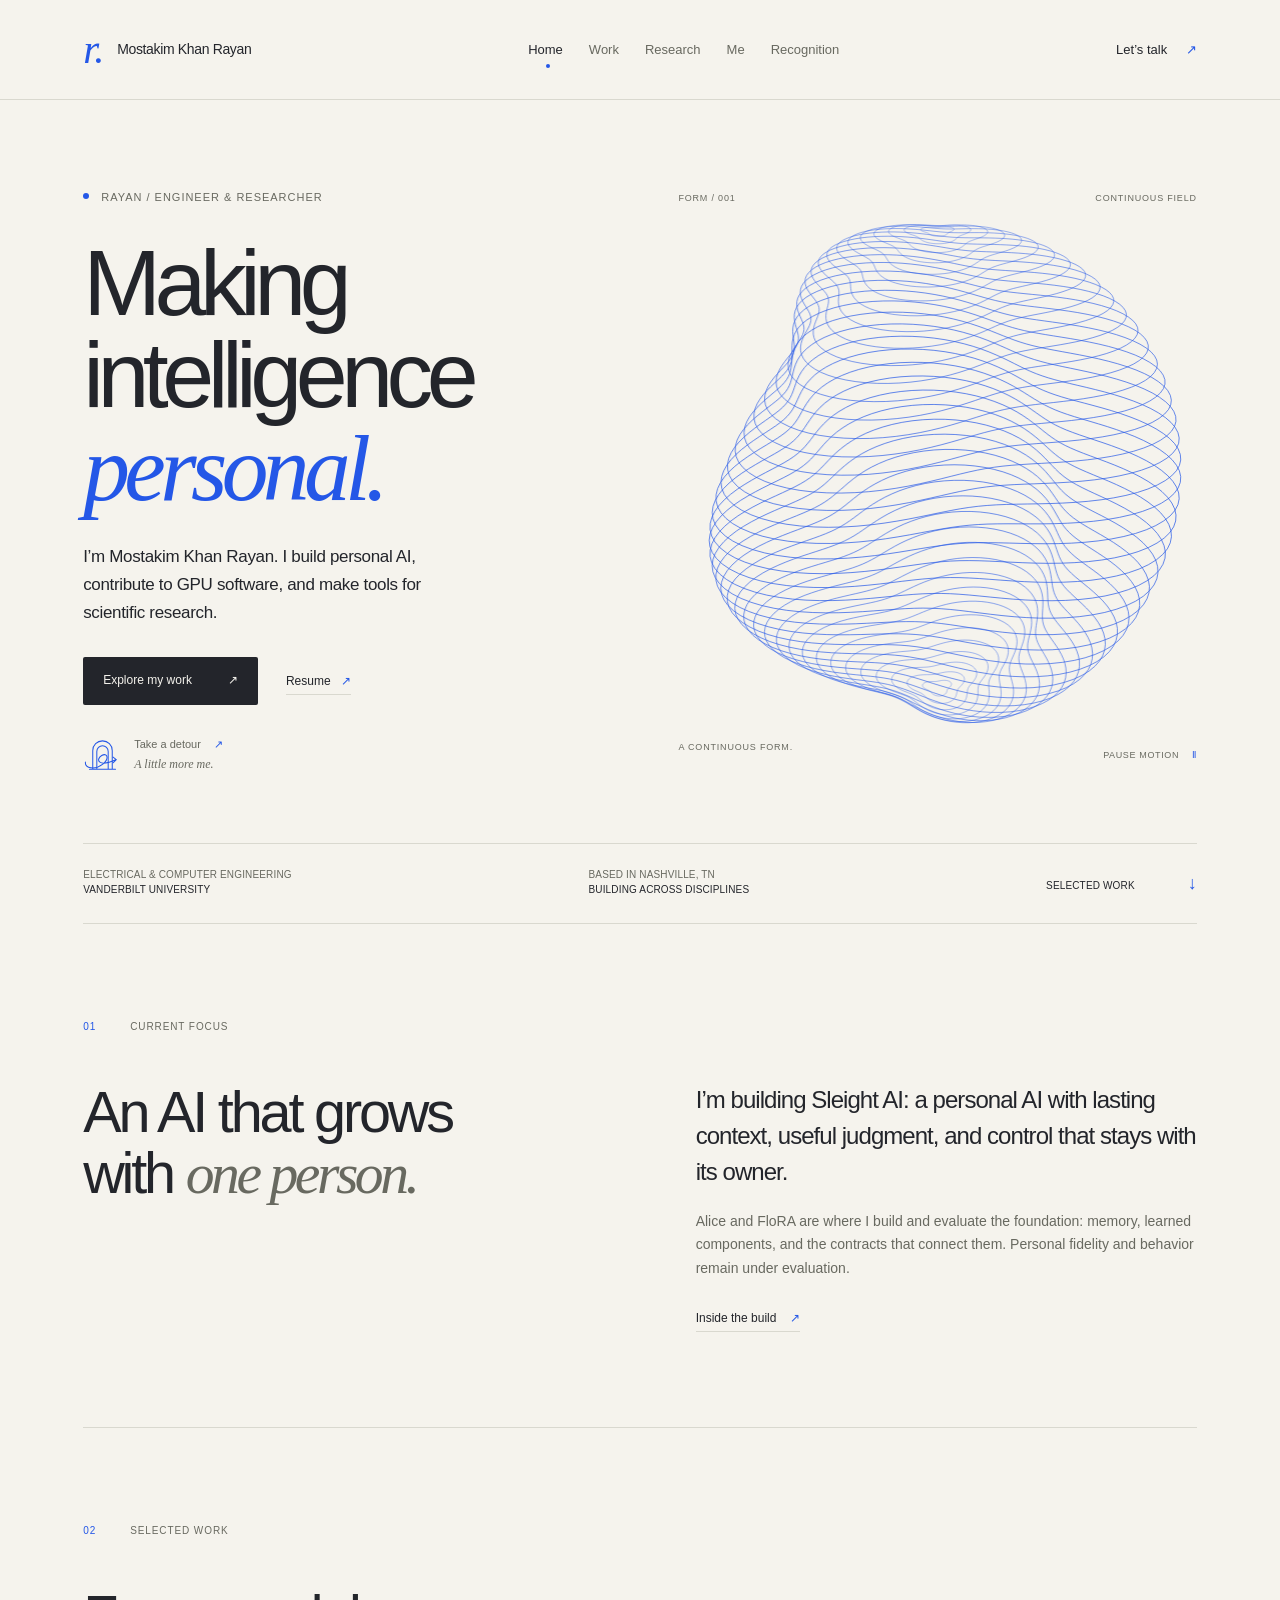
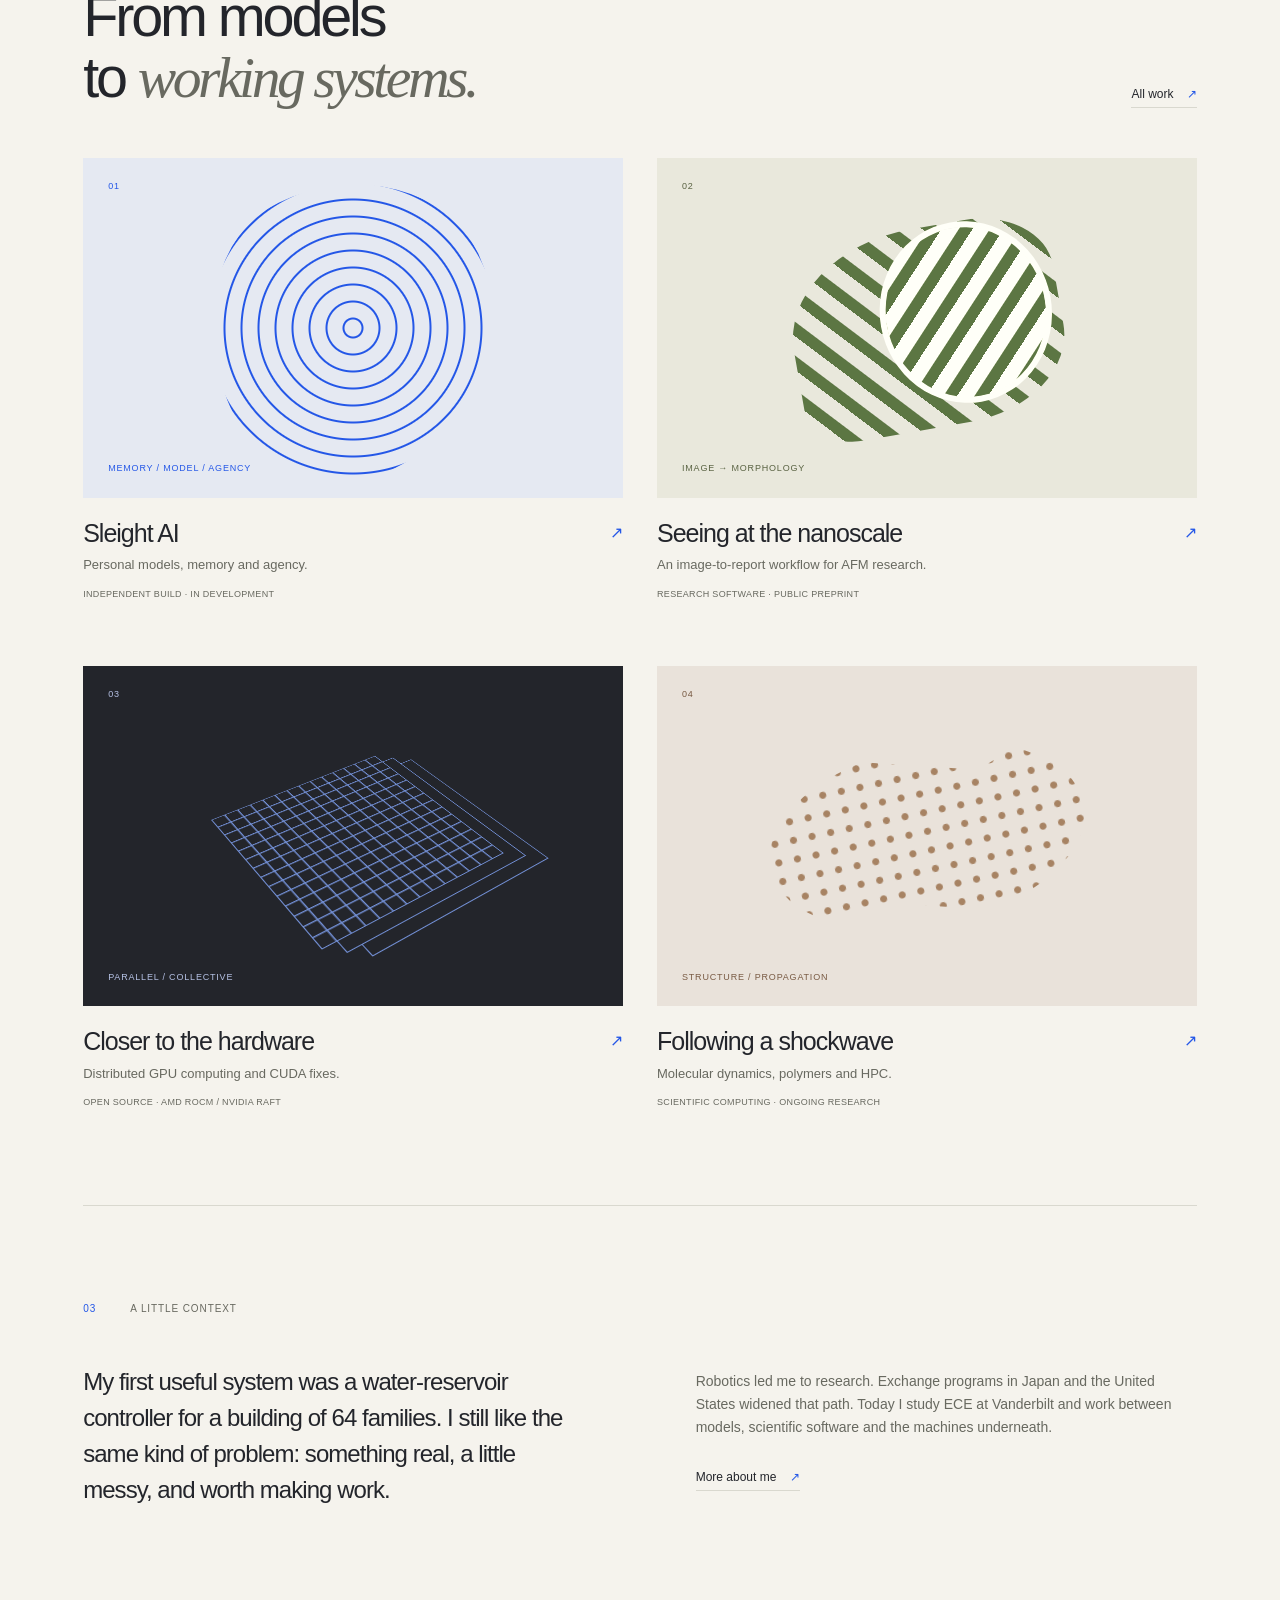
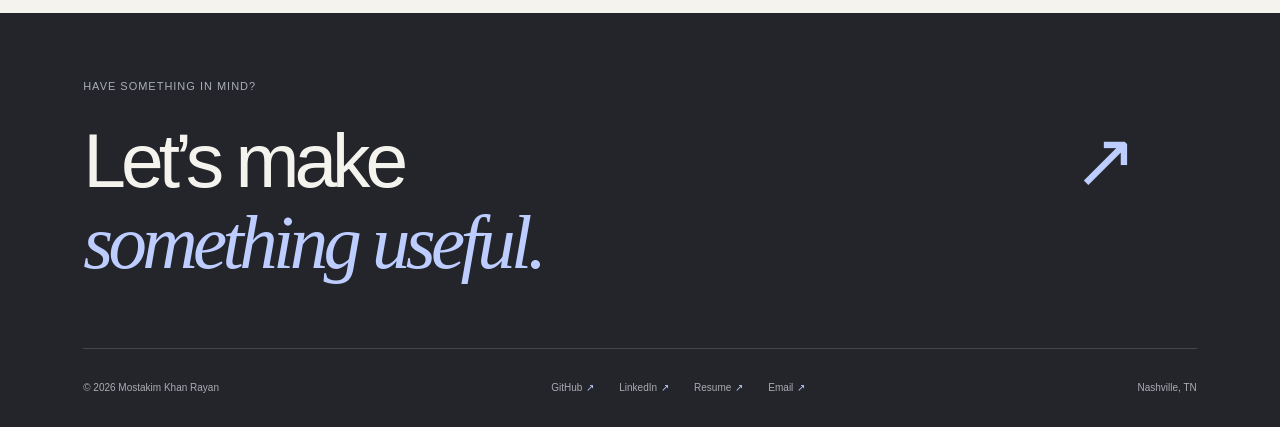
==== commit 016e9a78: "Restore work-led home and add an illustrated personal playground" ====
--- a/index.html
+++ b/index.html
@@ -1,134 +1,100 @@
 <!doctype html>
 
 <html lang="en">
-
 <head>
-
 <meta charset="utf-8">
-
 <meta name="viewport" content="width=device-width, initial-scale=1">
 
-
-<title>Rayan — An open notebook</title>
-
-<meta name="description" content="Meet Rayan through stories, questions and small things: an open notebook alongside personal AI, scientific research and GPU work.">
-
+<title>Personal AI, research & GPU systems — Mostakim Khan Rayan</title>
+<meta name="description" content="Rayan builds personal AI, scientific software and GPU systems. Explore Sleight AI, research, open-source contributions and selected work.">
 
 <meta name="theme-color" content="#f5f3ed">
-
-<meta property="og:title" content="Rayan — An open notebook">
-
-<meta property="og:description" content="An open notebook: stories, questions, personal AI and the things I return to.">
-
+<meta property="og:title" content="Personal AI, research & GPU systems — Mostakim Khan Rayan">
+<meta property="og:description" content="Personal AI. Scientific software. Closer to the hardware.">
 <meta property="og:image" content="https://nine-winged.github.io/Portfolio/assets/img/og-card.svg">
-
 <meta property="og:url" content="https://nine-winged.github.io/Portfolio/">
-
 <meta property="og:type" content="website">
 
-
 <link rel="canonical" href="https://nine-winged.github.io/Portfolio/">
-
 <link rel="icon" href="assets/img/favicon.svg" type="image/svg+xml">
-
 <link rel="manifest" href="manifest.webmanifest">
-
 <link rel="stylesheet" href="assets/css/styles.css">
-
+<link rel="stylesheet" href="assets/css/home-restore.css">
 
 <meta name="google-site-verification" content="7lMuGZhJcq9g-JqPWl0R5jy_7q_wHFFUK9ucJxF-_5k"></head>
 
 <body><a class="skip-link" href="#main">Skip to content</a>
-
 <header class="site-header"><a class="brand" href="index.html" aria-label="Mostakim Khan Rayan home"><span class="brand-symbol" aria-hidden="true">r.</span><span>Mostakim Khan Rayan</span></a><button class="menu-toggle" type="button" aria-expanded="false" aria-controls="navigation">Menu <span aria-hidden="true">+</span></button>
-
-<nav id="navigation" aria-label="Primary navigation"><a href="index.html" aria-current="page">Home</a><a href="work.html">Work</a><a href="research.html">Research</a><a href="journey.html">Stories</a><a href="achievements.html">Recognition</a></nav>
+<nav id="navigation" aria-label="Primary navigation"><a href="index.html" aria-current="page">Home</a><a href="work.html">Work</a><a href="research.html">Research</a><a href="journey.html">Me</a><a href="achievements.html">Recognition</a></nav>
 <a class="header-contact" href="mailto:md.mostakim.khan@vanderbilt.edu">Let’s talk <span aria-hidden="true">↗</span></a></header>
 
+<main id="main">
+<section class="hero">
 
-<main id="main">
-<section class="notebook-hero">
-
-<div class="notebook-intro"><p class="eyebrow">An open notebook / Mostakim Khan Rayan</p><h1>Hi. I’m Rayan.<br>Still asking<br><em>why.</em></h1><p class="notebook-deck">In seventh grade, a science project earned me an A. I was still wondering what the instructions hadn’t helped me see.</p><p class="notebook-sub">I like practical classes, late-night hypotheses, and ideas that move between subjects. Here are a few pieces of that life.</p>
-<div class="hero-links"><a class="button" href="journey.html">Read a story <span aria-hidden="true">↗</span></a><a class="text-link" href="work.html">Explore my work<span aria-hidden="true"> ↗</span></a></div>
+<div class="hero-copy"><p class="eyebrow"><span class="live-dot"></span> Rayan / Engineer & researcher</p><h1>Making<br>intelligence<br><em>personal.</em></h1><p class="hero-deck">I’m Mostakim Khan Rayan. I build personal AI, contribute to GPU software, and make tools for scientific research.</p>
+<div class="hero-links"><a class="button" href="work.html">Explore my work <span aria-hidden="true">↗</span></a><a class="text-link" href="assets/docs/Mostakim_Khan_Rayan_Resume.pdf">Resume<span aria-hidden="true"> ↗</span></a></div>
+<a class="home-detour" href="journey.html"><svg class="detour-door" viewBox="0 0 48 52" fill="none" stroke="currentColor" stroke-width="1.25" stroke-linecap="round" stroke-linejoin="round" aria-hidden="true"><path d="M12 43V20a12 12 0 0 1 24 0v23M8 43h32M17 43V21a7 7 0 0 1 14 0v22"/><path class="detour-loop" d="M3 34c-1 8 12 10 21 3s6-15-1-11c-8 5-4 15 18 5m-4-3 4 3-4 4"/></svg><span><span class="detour-title">Take a detour <span aria-hidden="true">↗</span></span><span class="detour-note">A little more me.</span></span></a>
 </div>
 
-<div class="mosaic-wrap">
-<div class="mosaic-heading"><span>Pieces of me</span><span>Pick a beginning ↘</span></div>
-<div class="personal-mosaic"><a class="mosaic-tile tile-1" href="journey.html#bread"><span class="tile-number" aria-hidden="true">01</span><svg viewBox="0 0 176 176" class="object-drawing" fill="none" stroke="currentColor" stroke-width="1.6" stroke-linecap="round" stroke-linejoin="round" aria-hidden="true"><path d="M44 65C35 58 35 46 42 38C54 24 73 22 87 29C102 21 120 25 130 39C138 51 135 61 128 66L128 139Q86 149 44 139Z"/><path d="M53 72V130Q86 136 119 130V71"/><circle cx="65" cy="68" r="4"/><circle cx="94" cy="48" r="3"/><circle cx="105" cy="95" r="5"/><circle cx="70" cy="111" r="3"/><path d="M59 47q8-7 17-5M88 80l-3 5m-19 7l4 3M113 53l-2 3"/></svg><span class="tile-name">A piece of bread<span aria-hidden="true">↗</span></span></a><a class="mosaic-tile tile-2" href="journey.html#mosaic"><span class="tile-number" aria-hidden="true">02</span><svg viewBox="0 0 176 176" class="object-drawing" fill="none" stroke="currentColor" stroke-width="1.6" stroke-linecap="round" stroke-linejoin="round" aria-hidden="true"><path d="M25 46Q52 35 85 45Q117 35 150 45V136Q116 126 85 138Q55 128 25 138Z"/><path d="M85 45V138M35 61q20-5 39 0M35 73q17-5 31 0M35 85q19-5 34 0M96 61q20-5 40 0M96 74q20-5 31 0M96 88q17-5 40 0"/><path d="M119 103q9-8 15 0q1 6-8 11v6M126 126v1"/></svg><span class="tile-name">A notebook<span aria-hidden="true">↗</span></span></a><a class="mosaic-tile tile-3" href="journey.html#sea"><span class="tile-number" aria-hidden="true">03</span><svg viewBox="0 0 176 176" class="object-drawing" fill="none" stroke="currentColor" stroke-width="1.6" stroke-linecap="round" stroke-linejoin="round" aria-hidden="true"><path d="M24 115H153L137 135H44ZM43 115V84H119L129 115M67 84V65H111V84M87 65V43M75 55H100M93 43H113L107 50H93"/><path d="M55 96H65M75 96H85M95 96H105M45 105H115M25 149q13-8 26 0t26 0t26 0t26 0t26 0M31 35q12 3 23-1M126 40q12-5 19 2"/></svg><span class="tile-name">A ship<span aria-hidden="true">↗</span></span></a><a class="mosaic-tile tile-4" href="journey.html#reservoir"><span class="tile-number" aria-hidden="true">04</span><svg viewBox="0 0 176 176" class="object-drawing" fill="none" stroke="currentColor" stroke-width="1.6" stroke-linecap="round" stroke-linejoin="round" aria-hidden="true"><path d="M42 57H137V139H42ZM42 100q12-7 24 0t24 0t24 0t23 0M64 116q10-5 20 0t20 0M38 49H141M67 57V43H98V30M98 30h20"/><circle cx="128" cy="80" r="4"/><path d="M128 76V65M150 78h11m-7-7 7 7-7 7"/></svg><span class="tile-name">A reservoir<span aria-hidden="true">↗</span></span></a><a class="mosaic-tile tile-5" href="journey.html#context"><span class="tile-number" aria-hidden="true">05</span><svg viewBox="0 0 176 176" class="object-drawing" fill="none" stroke="currentColor" stroke-width="1.6" stroke-linecap="round" stroke-linejoin="round" aria-hidden="true"><path d="M30 51H144V120H104L86 139V120H30Z"/><path d="M50 71h47M50 85h75M50 99h58"/><path d="M117 36l5-9m7 17 11-2m-34-8-2-11"/></svg><span class="tile-name">A word in the margin<span aria-hidden="true">↗</span></span></a></div>
-<div class="mosaic-footer"><span>My learning method is a mosaic.</span><button type="button" class="notebook-motion" aria-label="Pause mosaic motion" hidden>Pause motion <span aria-hidden="true">Ⅱ</span></button></div>
+<div class="hero-art">
+<div class="art-coordinates" aria-hidden="true"><span>FORM / 001</span><span>CONTINUOUS FIELD</span></div>
+<canvas id="contour" aria-label="Abstract cobalt contour sculpture" role="img"></canvas>
+<div class="art-footer"><span aria-hidden="true">A continuous form.</span><button class="motion-toggle" type="button" hidden aria-controls="contour" aria-label="Pause contour motion">Pause motion <span aria-hidden="true">Ⅱ</span></button></div>
 </div>
 
-<div class="notebook-bottom"><span>Engineering at Vanderbilt<br><strong>Personal AI · Research · GPU systems</strong></span><a href="#the-question">Start with a question <span aria-hidden="true">↓</span></a></div>
+<div class="hero-bottom"><span>Electrical & Computer Engineering<br><strong>Vanderbilt University</strong></span><span>Based in Nashville, TN<br><strong>Building across disciplines</strong></span><a href="#selected">Selected work <span aria-hidden="true">↓</span></a></div>
 </section>
 
-<section class="opening-story" id="the-question">
-<div class="section-label"><span>01</span><span>The question after the A</span></div>
-<div class="opening-grid"><blockquote>“Was there more<br>I just couldn’t <em>see?</em>”</blockquote>
-<div><p class="large-copy">I tried again with a microscope, a microbiology book and my teacher’s help.</p><p>The bread went bad before I could finish the investigation. I never got the complete answer I wanted.</p><p>Hey, I tried, though.</p><a class="text-link" href="journey.html#bread">The rest of the story<span aria-hidden="true"> ↗</span></a></div>
+<section class="focus-section">
+<div class="section-label"><span>01</span><span>Current focus</span></div>
+<div class="focus-grid"><h2>An AI that grows<br>with <em>one person.</em></h2>
+<div><p class="large-copy">I’m building Sleight AI: a personal AI with lasting context, useful judgment, and control that stays with its owner.</p><p>Alice and FloRA are where I build and evaluate the foundation: memory, learned components, and the contracts that connect them. Personal fidelity and behavior remain under evaluation.</p><a class="text-link" href="work.html#ai">Inside the build <span aria-hidden="true">↗</span></a></div>
 </div>
 </section>
 
-<section class="life-margin" id="in-the-margins">
-<div class="section-label"><span>02</span><span>In the margins</span></div>
-<div class="section-heading"><h2>A few things<br>I <em>return to.</em></h2><p class="section-aside">Songs, stories, and ordinary days.</p></div>
-<div class="margin-grid">
-
-<article class="margin-item">
-<div class="margin-art record-art"><svg viewBox="0 0 176 176" class="object-drawing" fill="none" stroke="currentColor" stroke-width="1.6" stroke-linecap="round" stroke-linejoin="round" aria-hidden="true"><circle cx="88" cy="88" r="61"/><circle cx="88" cy="88" r="46"/><circle cx="88" cy="88" r="32"/><circle cx="88" cy="88" r="17"/><circle cx="88" cy="88" r="4"/><path d="M116 28L46 143M127 37L57 152"/></svg></div>
-<p class="eyebrow">Music / From my notebook</p><h3>A few repeat plays</h3>
-<ul class="rotation-list">
-
-<li><a class="text-link" href="https://open.spotify.com/track/6Eu31gddWw0gOGO506pJYA" target="_blank" rel="noopener noreferrer">Fearless<span aria-hidden="true"> ↗</span></a><span>Taylor Swift</span></li>
-
-<li><a class="text-link" href="https://open.spotify.com/track/60wwxj6Dd9NJlirf84wr2c" target="_blank" rel="noopener noreferrer">Clarity<span aria-hidden="true"> ↗</span></a><span>Zedd, Foxes</span></li>
-
-<li><a class="text-link" href="https://open.spotify.com/track/1ZPeaPDjQOOC8hw1mNjyjF" target="_blank" rel="noopener noreferrer">Pied Piper<span aria-hidden="true"> ↗</span></a><span>BTS</span></li>
-</ul>
-</article>
-
-<article class="margin-item watch-item">
-<div class="margin-art watch-art" aria-hidden="true"><span>one more<br><em>episode.</em></span><i></i></div>
-<p class="eyebrow">On the screen</p><h3>Returning to a story</h3><p>I’ve gone back to <em>The First Frost</em> more than once. <em>When Life Gives You Tangerines</em> helped prompt me to finally start a journal.</p>
-<div class="link-group"><a class="text-link" href="https://www.netflix.com/title/81956912?src=tudum&amp;trkId=259776131" target="_blank" rel="noopener noreferrer">The First Frost<span aria-hidden="true"> ↗</span></a><a class="text-link" href="https://www.netflix.com/re-en/title/81681535" target="_blank" rel="noopener noreferrer">When Life Gives You Tangerines<span aria-hidden="true"> ↗</span></a></div>
-</article>
-
-<article class="margin-item">
-<div class="margin-art coffee-art"><svg viewBox="0 0 176 176" class="object-drawing" fill="none" stroke="currentColor" stroke-width="1.6" stroke-linecap="round" stroke-linejoin="round" aria-hidden="true"><path d="M45 68H120V118Q86 145 45 118ZM120 77H136Q153 103 123 112M34 142H134M59 54q-13-9 0-22M84 54q-13-9 0-22M106 54q-13-9 0-22"/></svg></div>
-<p class="eyebrow">Away from the keyboard</p><h3>Coffee. Cards. A little rain.</h3><p>I’ve worked early coffee shifts, cooked Eid dinner with friends, played UNO into the night, and played pickleball in the rain.</p>
-<details class="margin-note">
-<summary>A tiny win <span aria-hidden="true">+</span></summary><p>Four UNO games after dinner. I won two. Worth a line in the diary, apparently.</p></details>
-</article>
-    </div>
-<aside class="season-note"><span class="season-symbol" aria-hidden="true">✳</span><p><span class="eyebrow">A seasonal preference</span>Fall is my favorite season. I tend to get hopeful in fall.</p></aside>
+<section id="selected" class="selected-section">
+<div class="section-label"><span>02</span><span>Selected work</span></div>
+<div class="section-heading"><h2>From models<br>to <em>working systems.</em></h2><a class="text-link" href="work.html">All work <span aria-hidden="true">↗</span></a></div>
+<div class="selected-grid">
+<a class="selected-project" href="work.html#ai">
+<div class="project-art art-ai" aria-hidden="true"><span class="art-index">01</span>
+<div class="art-shape"></div>
+<span class="art-caption">memory / model / agency</span></div>
+<div class="project-title"><h3>Sleight AI</h3><span aria-hidden="true">↗</span></div>
+<p>Personal models, memory and agency.</p><span class="project-meta">Independent build · In development</span></a>
+<a class="selected-project" href="work.html#afm">
+<div class="project-art art-afm" aria-hidden="true"><span class="art-index">02</span>
+<div class="art-shape"></div>
+<span class="art-caption">image → morphology</span></div>
+<div class="project-title"><h3>Seeing at the nanoscale</h3><span aria-hidden="true">↗</span></div>
+<p>An image-to-report workflow for AFM research.</p><span class="project-meta">Research software · Public preprint</span></a>
+<a class="selected-project" href="work.html#gpu">
+<div class="project-art art-gpu" aria-hidden="true"><span class="art-index">03</span>
+<div class="art-shape"></div>
+<span class="art-caption">parallel / collective</span></div>
+<div class="project-title"><h3>Closer to the hardware</h3><span aria-hidden="true">↗</span></div>
+<p>Distributed GPU computing and CUDA fixes.</p><span class="project-meta">Open source · AMD ROCm / NVIDIA RAFT</span></a>
+<a class="selected-project" href="work.html#md">
+<div class="project-art art-md" aria-hidden="true"><span class="art-index">04</span>
+<div class="art-shape"></div>
+<span class="art-caption">structure / propagation</span></div>
+<div class="project-title"><h3>Following a shockwave</h3><span aria-hidden="true">↗</span></div>
+<p>Molecular dynamics, polymers and HPC.</p><span class="project-meta">Scientific computing · Ongoing research</span></a></div>
 </section>
 
-<section class="present-chapter">
-<div class="section-label"><span>03</span><span>A present chapter</span></div>
-<div class="focus-grid"><h2>Questions I’m<br><em>building through.</em></h2>
-<div><p class="large-copy">I’m working on Sleight AI: personal AI with lasting context and control that stays with its owner.</p><p>Alice and FloRA are where I’m building and evaluating its foundation. Alongside that, I make research tools, study polymer simulations and contribute to GPU software.</p><a class="text-link" href="work.html">Visit the workbench<span aria-hidden="true"> ↗</span></a></div>
-</div>
-<div class="work-links"><a href="work.html#ai"><span>01</span><h3>Sleight AI</h3><p>Memory, models and personal agency.</p><span aria-hidden="true">↗</span></a><a href="work.html#afm"><span>02</span><h3>AFM morphology</h3><p>Images, masks and research workflows.</p><span aria-hidden="true">↗</span></a><a href="work.html#gpu"><span>03</span><h3>GPU contributions</h3><p>Distributed execution and correctness.</p><span aria-hidden="true">↗</span></a><a href="work.html#md"><span>04</span><h3>Molecular dynamics</h3><p>Structure and shockwave propagation.</p><span aria-hidden="true">↗</span></a></div>
-</section>
-
-<section class="diary-section">
-<div class="section-label"><span>04</span><span>A note to an earlier me</span></div>
-<div class="diary-grid">
-<div class="diary-mark" aria-hidden="true">Dear<br><em>Diary,</em></div>
-<div><blockquote>“Thank you so much for trusting in me buddy.”</blockquote><p>I once wrote to an earlier version of me. After a story about perseverance, that was where I landed: offering encouragement to the person who had begun trying.</p><a class="text-link" href="journey.html#small-things">More from the margins<span aria-hidden="true"> ↗</span></a></div>
+<section class="about-strip">
+<div class="section-label"><span>03</span><span>A little context</span></div>
+<div class="about-grid"><p class="large-copy">My first useful system was a water-reservoir controller for a building of 64 families. I still like the same kind of problem: something real, a little messy, and worth making work.</p>
+<div><p>Robotics led me to research. Exchange programs in Japan and the United States widened that path. Today I study ECE at Vanderbilt and work between models, scientific software and the machines underneath.</p><a class="text-link" href="journey.html">More about me <span aria-hidden="true">↗</span></a></div>
 </div>
 </section>
 </main>
-
 <footer class="site-footer">
-
-<div class="footer-top"><p class="eyebrow">A good question is welcome.</p><a class="contact-display" href="mailto:md.mostakim.khan@vanderbilt.edu">What have you been<br><em>wondering about?</em><span aria-hidden="true">↗</span></a></div>
-
+<div class="footer-top"><p class="eyebrow">Have something in mind?</p><a class="contact-display" href="mailto:md.mostakim.khan@vanderbilt.edu">Let’s make<br><em>something useful.</em><span aria-hidden="true">↗</span></a></div>
 <div class="footer-bottom"><span>© 2026 Mostakim Khan Rayan</span>
-
 <div><a class="text-link" href="https://github.com/NIne-WIngEd" target="_blank" rel="noopener noreferrer">GitHub<span aria-hidden="true"> ↗</span></a><a class="text-link" href="https://www.linkedin.com/in/mk-rayan/" target="_blank" rel="noopener noreferrer">LinkedIn<span aria-hidden="true"> ↗</span></a><a class="text-link" href="assets/docs/Mostakim_Khan_Rayan_Resume.pdf">Resume<span aria-hidden="true"> ↗</span></a><a class="text-link" href="mailto:md.mostakim.khan@vanderbilt.edu">Email<span aria-hidden="true"> ↗</span></a></div>
 <span>Nashville, TN</span></div>
 </footer>
-
-<script src="assets/js/main.js" defer></script></body>
+<script src="assets/js/main.js" defer></script>
+<script src="assets/js/home-motion.js" defer></script></body>
 </html>
--- a/assets/css/home-restore.css
+++ b/assets/css/home-restore.css
@@ -0,0 +1,51 @@
+/* A quiet doorway between the work-led home and the personal playground. */
+.home-detour {
+  display:inline-flex;
+  align-items:center;
+  gap:12px;
+  margin-top:29px;
+  color:var(--muted);
+}
+.detour-door {
+  width:39px;
+  height:43px;
+  flex:none;
+  color:var(--blue);
+}
+.detour-title {
+  display:block;
+  font-size:11px;
+  line-height:1.6;
+}
+.detour-title>span {
+  display:inline-block;
+  margin-left:10px;
+  color:var(--blue);
+  transition:transform .2s;
+}
+.detour-note {
+  display:block;
+  font-family:var(--serif);
+  font-size:12px;
+  font-style:italic;
+  line-height:1.7;
+}
+.home-detour:hover .detour-title {
+  color:var(--ink);
+}
+.home-detour:hover .detour-title>span {
+  transform:translate(2px,-2px);
+}
+@media(max-width:760px) {
+  .home-detour {
+    margin-top:24px;
+  }
+}
+@media(prefers-reduced-motion:reduce) {
+  .hero .motion-toggle {
+    display:none!important;
+  }
+  .detour-title>span {
+    transition:none;
+  }
+}
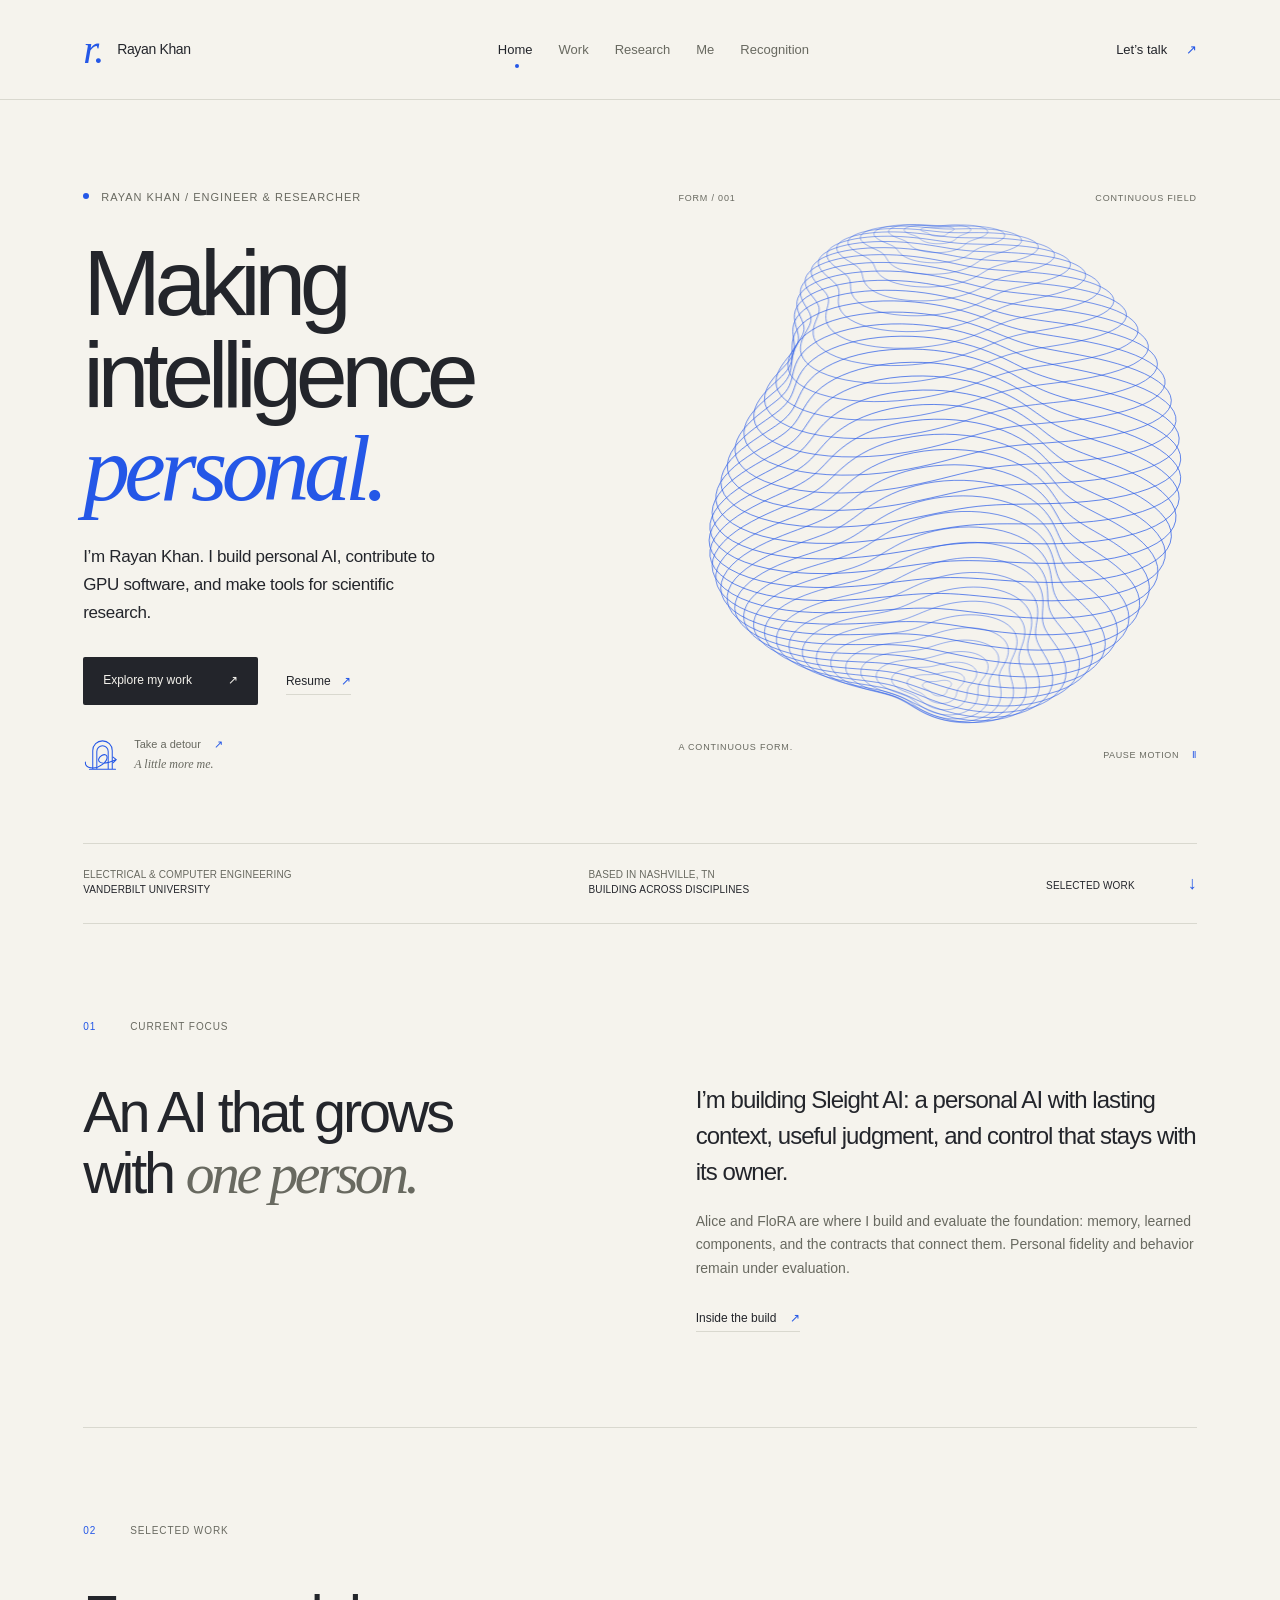
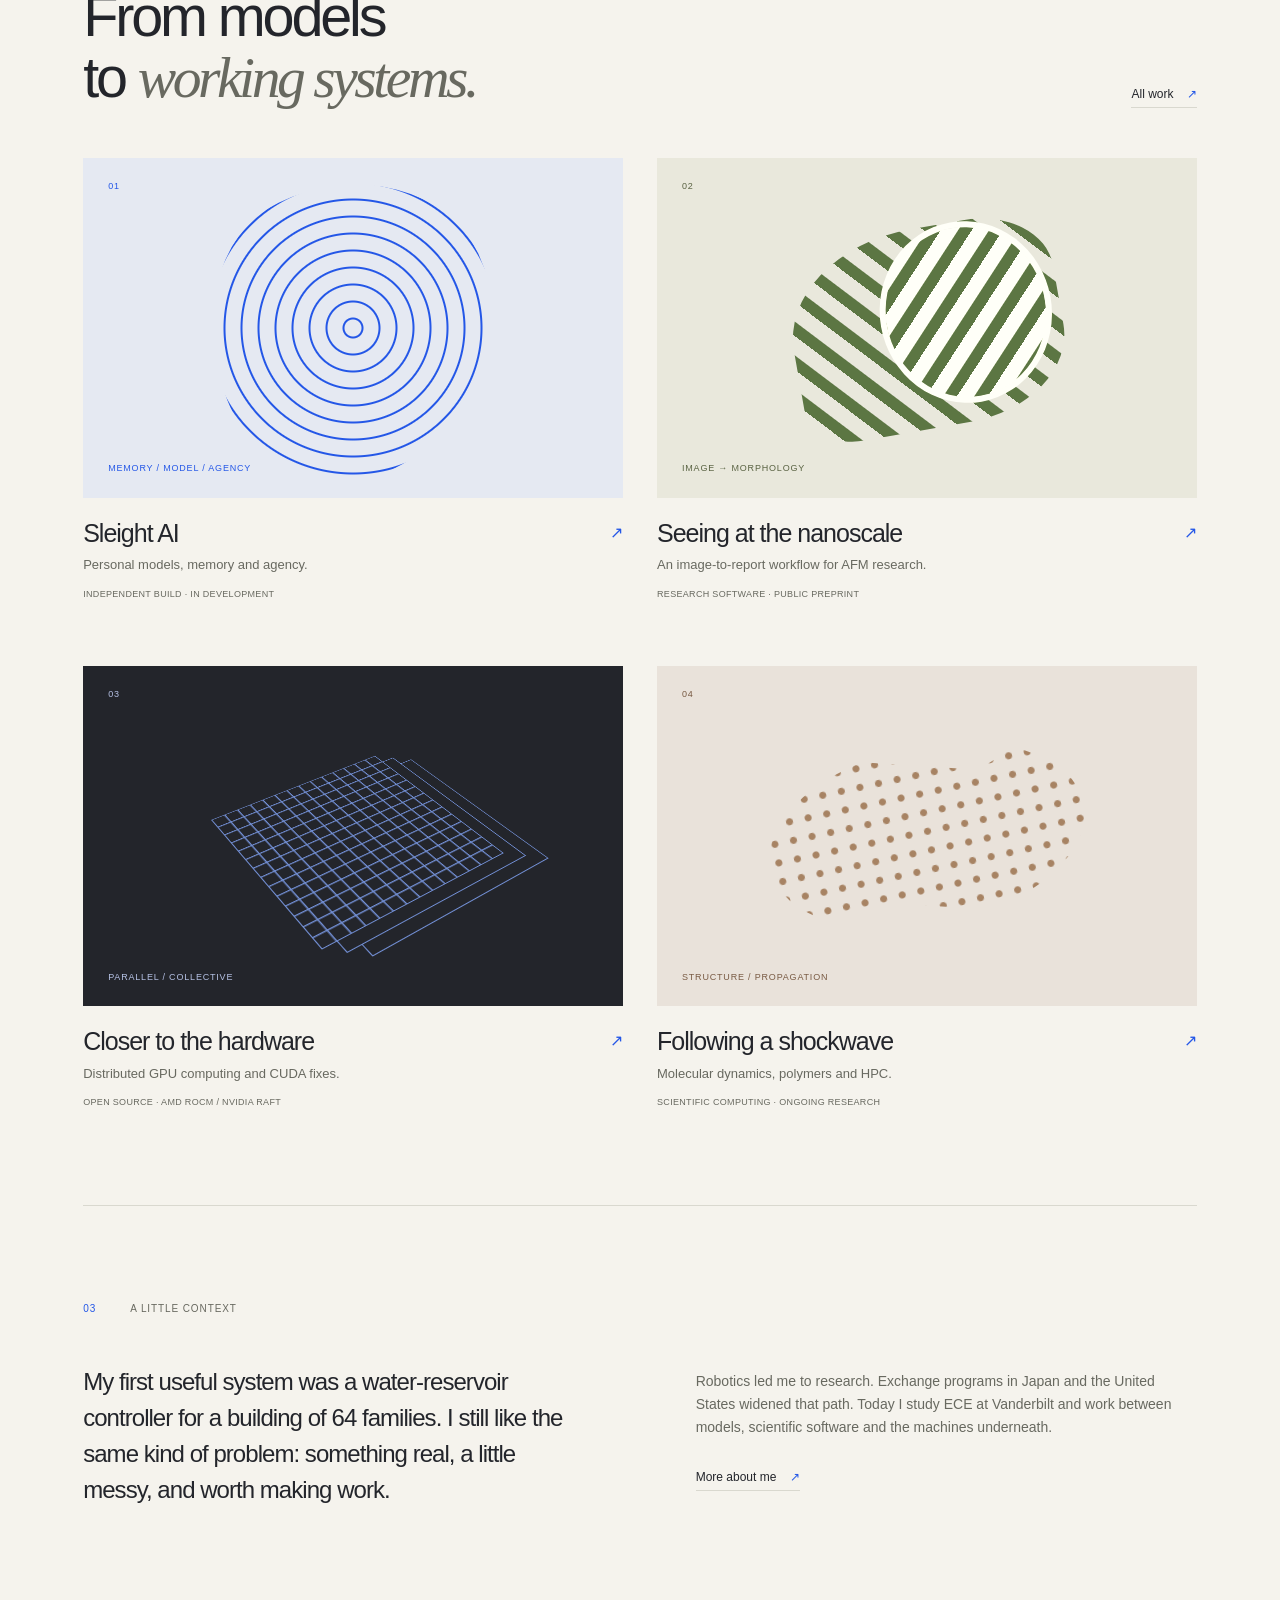
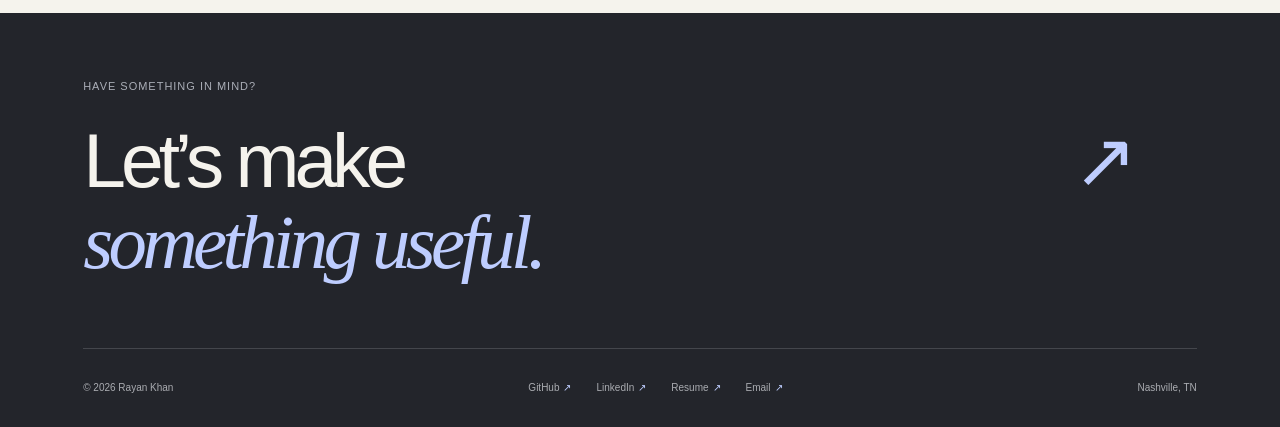
==== commit 49aaedf1: "Add personal prop stories and five scene soundscapes" ====
--- a/index.html
+++ b/index.html
@@ -5,11 +5,11 @@
 <meta charset="utf-8">
 <meta name="viewport" content="width=device-width, initial-scale=1">
 
-<title>Personal AI, research & GPU systems — Mostakim Khan Rayan</title>
-<meta name="description" content="Rayan builds personal AI, scientific software and GPU systems. Explore Sleight AI, research, open-source contributions and selected work.">
+<title>Personal AI, research & GPU systems — Rayan Khan</title>
+<meta name="description" content="Rayan Khan builds personal AI, scientific software and GPU systems. Explore Sleight AI, research, open-source contributions and selected work.">
 
 <meta name="theme-color" content="#f5f3ed">
-<meta property="og:title" content="Personal AI, research & GPU systems — Mostakim Khan Rayan">
+<meta property="og:title" content="Personal AI, research & GPU systems — Rayan Khan">
 <meta property="og:description" content="Personal AI. Scientific software. Closer to the hardware.">
 <meta property="og:image" content="https://nine-winged.github.io/Portfolio/assets/img/og-card.svg">
 <meta property="og:url" content="https://nine-winged.github.io/Portfolio/">
@@ -24,15 +24,15 @@
 <meta name="google-site-verification" content="7lMuGZhJcq9g-JqPWl0R5jy_7q_wHFFUK9ucJxF-_5k"></head>
 
 <body><a class="skip-link" href="#main">Skip to content</a>
-<header class="site-header"><a class="brand" href="index.html" aria-label="Mostakim Khan Rayan home"><span class="brand-symbol" aria-hidden="true">r.</span><span>Mostakim Khan Rayan</span></a><button class="menu-toggle" type="button" aria-expanded="false" aria-controls="navigation">Menu <span aria-hidden="true">+</span></button>
+<header class="site-header"><a class="brand" href="index.html" aria-label="Rayan Khan home"><span class="brand-symbol" aria-hidden="true">r.</span><span>Rayan Khan</span></a><button class="menu-toggle" type="button" aria-expanded="false" aria-controls="navigation">Menu <span aria-hidden="true">+</span></button>
 <nav id="navigation" aria-label="Primary navigation"><a href="index.html" aria-current="page">Home</a><a href="work.html">Work</a><a href="research.html">Research</a><a href="journey.html">Me</a><a href="achievements.html">Recognition</a></nav>
 <a class="header-contact" href="mailto:md.mostakim.khan@vanderbilt.edu">Let’s talk <span aria-hidden="true">↗</span></a></header>
 
 <main id="main">
 <section class="hero">
 
-<div class="hero-copy"><p class="eyebrow"><span class="live-dot"></span> Rayan / Engineer & researcher</p><h1>Making<br>intelligence<br><em>personal.</em></h1><p class="hero-deck">I’m Mostakim Khan Rayan. I build personal AI, contribute to GPU software, and make tools for scientific research.</p>
-<div class="hero-links"><a class="button" href="work.html">Explore my work <span aria-hidden="true">↗</span></a><a class="text-link" href="assets/docs/Mostakim_Khan_Rayan_Resume.pdf">Resume<span aria-hidden="true"> ↗</span></a></div>
+<div class="hero-copy"><p class="eyebrow"><span class="live-dot"></span> Rayan Khan / Engineer & researcher</p><h1>Making<br>intelligence<br><em>personal.</em></h1><p class="hero-deck">I’m Rayan Khan. I build personal AI, contribute to GPU software, and make tools for scientific research.</p>
+<div class="hero-links"><a class="button" href="work.html">Explore my work <span aria-hidden="true">↗</span></a><a class="text-link" href="assets/docs/Rayan_Khan_Resume.pdf">Resume<span aria-hidden="true"> ↗</span></a></div>
 <a class="home-detour" href="journey.html"><svg class="detour-door" viewBox="0 0 48 52" fill="none" stroke="currentColor" stroke-width="1.25" stroke-linecap="round" stroke-linejoin="round" aria-hidden="true"><path d="M12 43V20a12 12 0 0 1 24 0v23M8 43h32M17 43V21a7 7 0 0 1 14 0v22"/><path class="detour-loop" d="M3 34c-1 8 12 10 21 3s6-15-1-11c-8 5-4 15 18 5m-4-3 4 3-4 4"/></svg><span><span class="detour-title">Take a detour <span aria-hidden="true">↗</span></span><span class="detour-note">A little more me.</span></span></a>
 </div>
 
@@ -91,8 +91,8 @@
 </main>
 <footer class="site-footer">
 <div class="footer-top"><p class="eyebrow">Have something in mind?</p><a class="contact-display" href="mailto:md.mostakim.khan@vanderbilt.edu">Let’s make<br><em>something useful.</em><span aria-hidden="true">↗</span></a></div>
-<div class="footer-bottom"><span>© 2026 Mostakim Khan Rayan</span>
-<div><a class="text-link" href="https://github.com/NIne-WIngEd" target="_blank" rel="noopener noreferrer">GitHub<span aria-hidden="true"> ↗</span></a><a class="text-link" href="https://www.linkedin.com/in/mk-rayan/" target="_blank" rel="noopener noreferrer">LinkedIn<span aria-hidden="true"> ↗</span></a><a class="text-link" href="assets/docs/Mostakim_Khan_Rayan_Resume.pdf">Resume<span aria-hidden="true"> ↗</span></a><a class="text-link" href="mailto:md.mostakim.khan@vanderbilt.edu">Email<span aria-hidden="true"> ↗</span></a></div>
+<div class="footer-bottom"><span>© 2026 Rayan Khan</span>
+<div><a class="text-link" href="https://github.com/NIne-WIngEd" target="_blank" rel="noopener noreferrer">GitHub<span aria-hidden="true"> ↗</span></a><a class="text-link" href="https://www.linkedin.com/in/mk-rayan/" target="_blank" rel="noopener noreferrer">LinkedIn<span aria-hidden="true"> ↗</span></a><a class="text-link" href="assets/docs/Rayan_Khan_Resume.pdf">Resume<span aria-hidden="true"> ↗</span></a><a class="text-link" href="mailto:md.mostakim.khan@vanderbilt.edu">Email<span aria-hidden="true"> ↗</span></a></div>
 <span>Nashville, TN</span></div>
 </footer>
 <script src="assets/js/main.js" defer></script>
